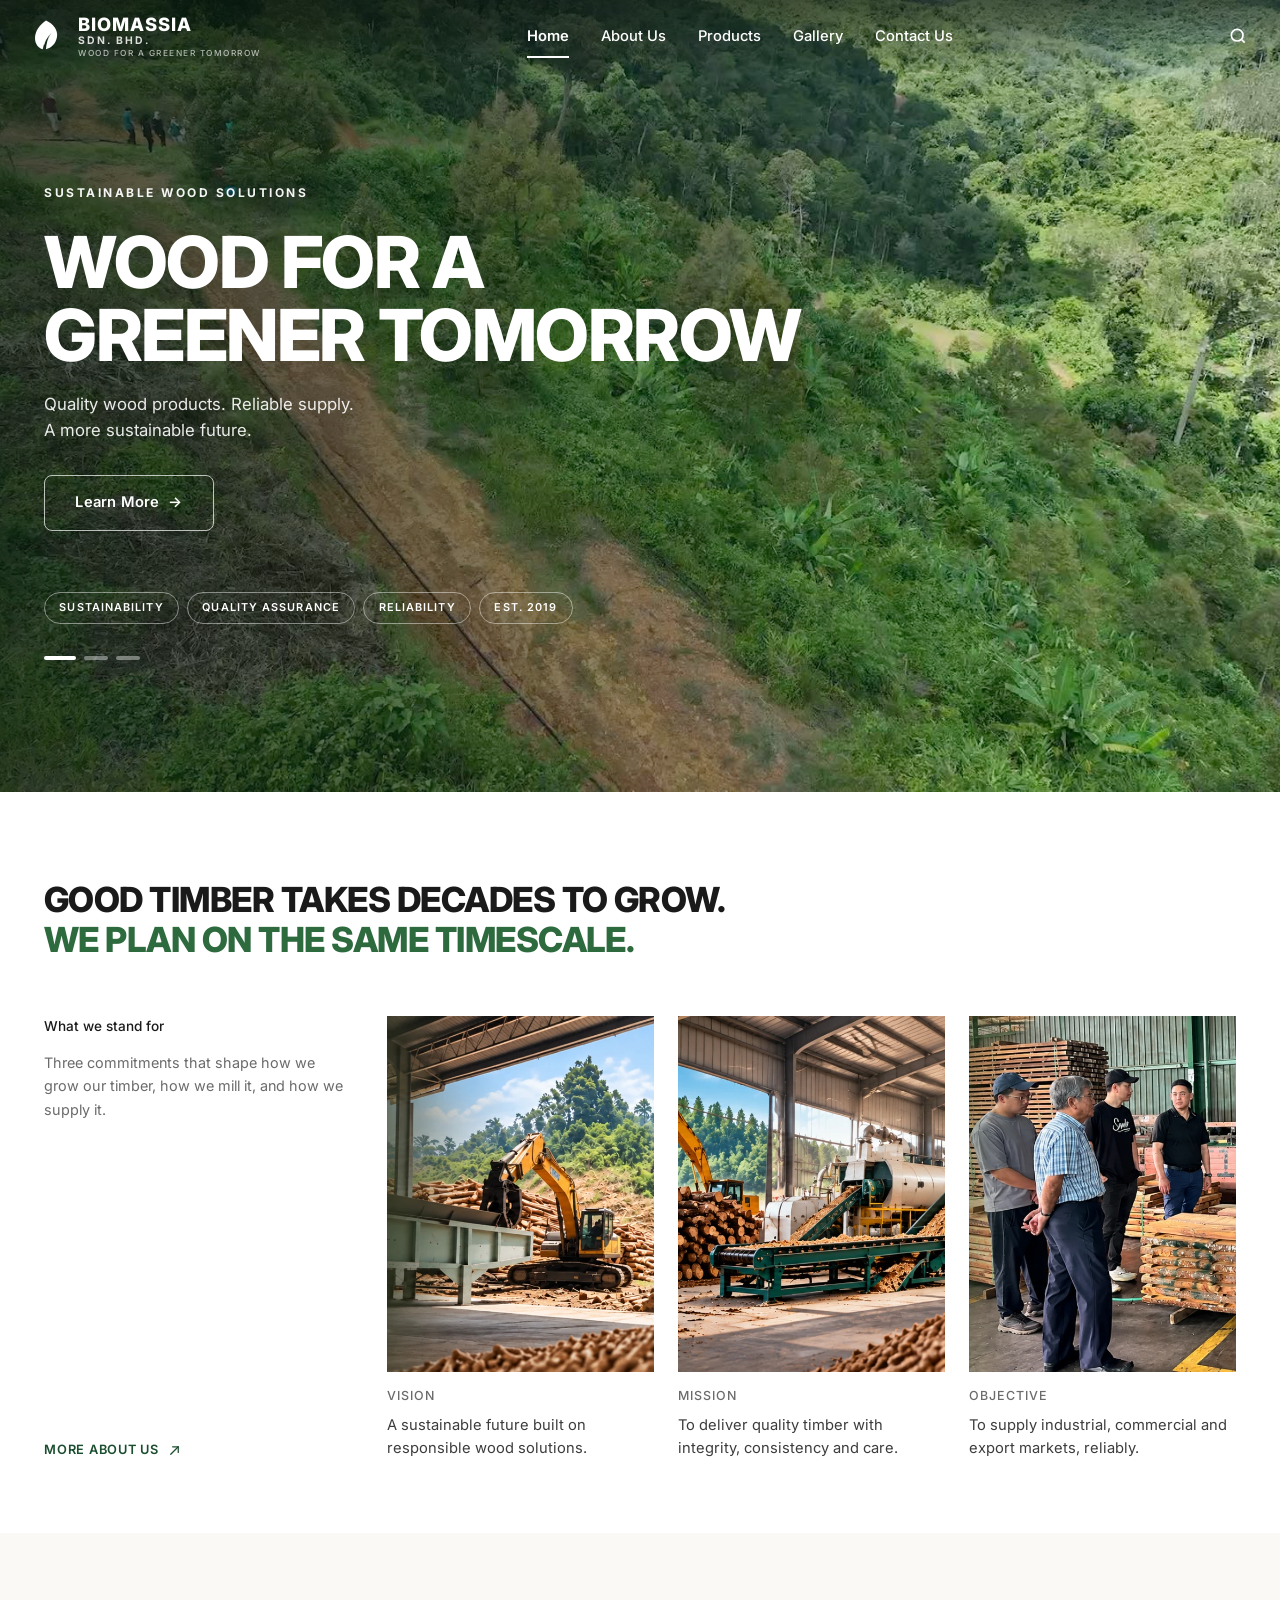
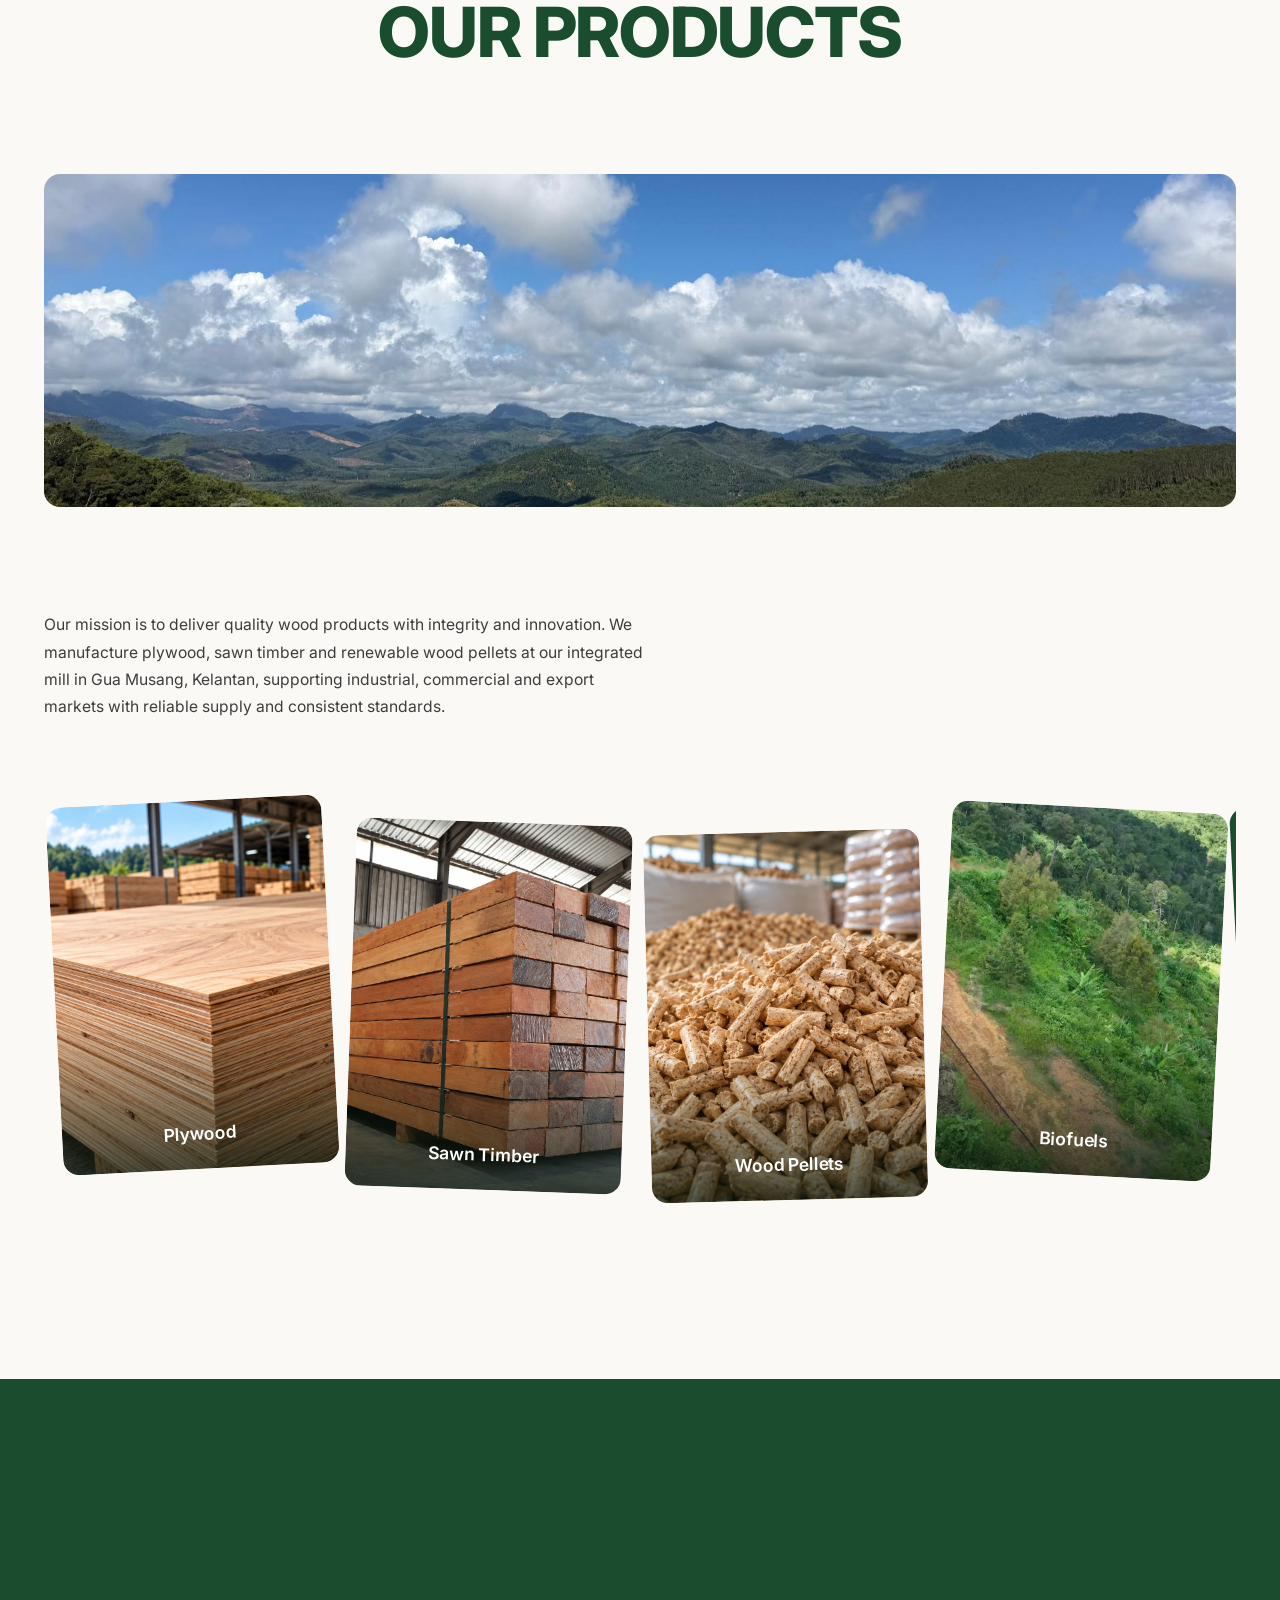
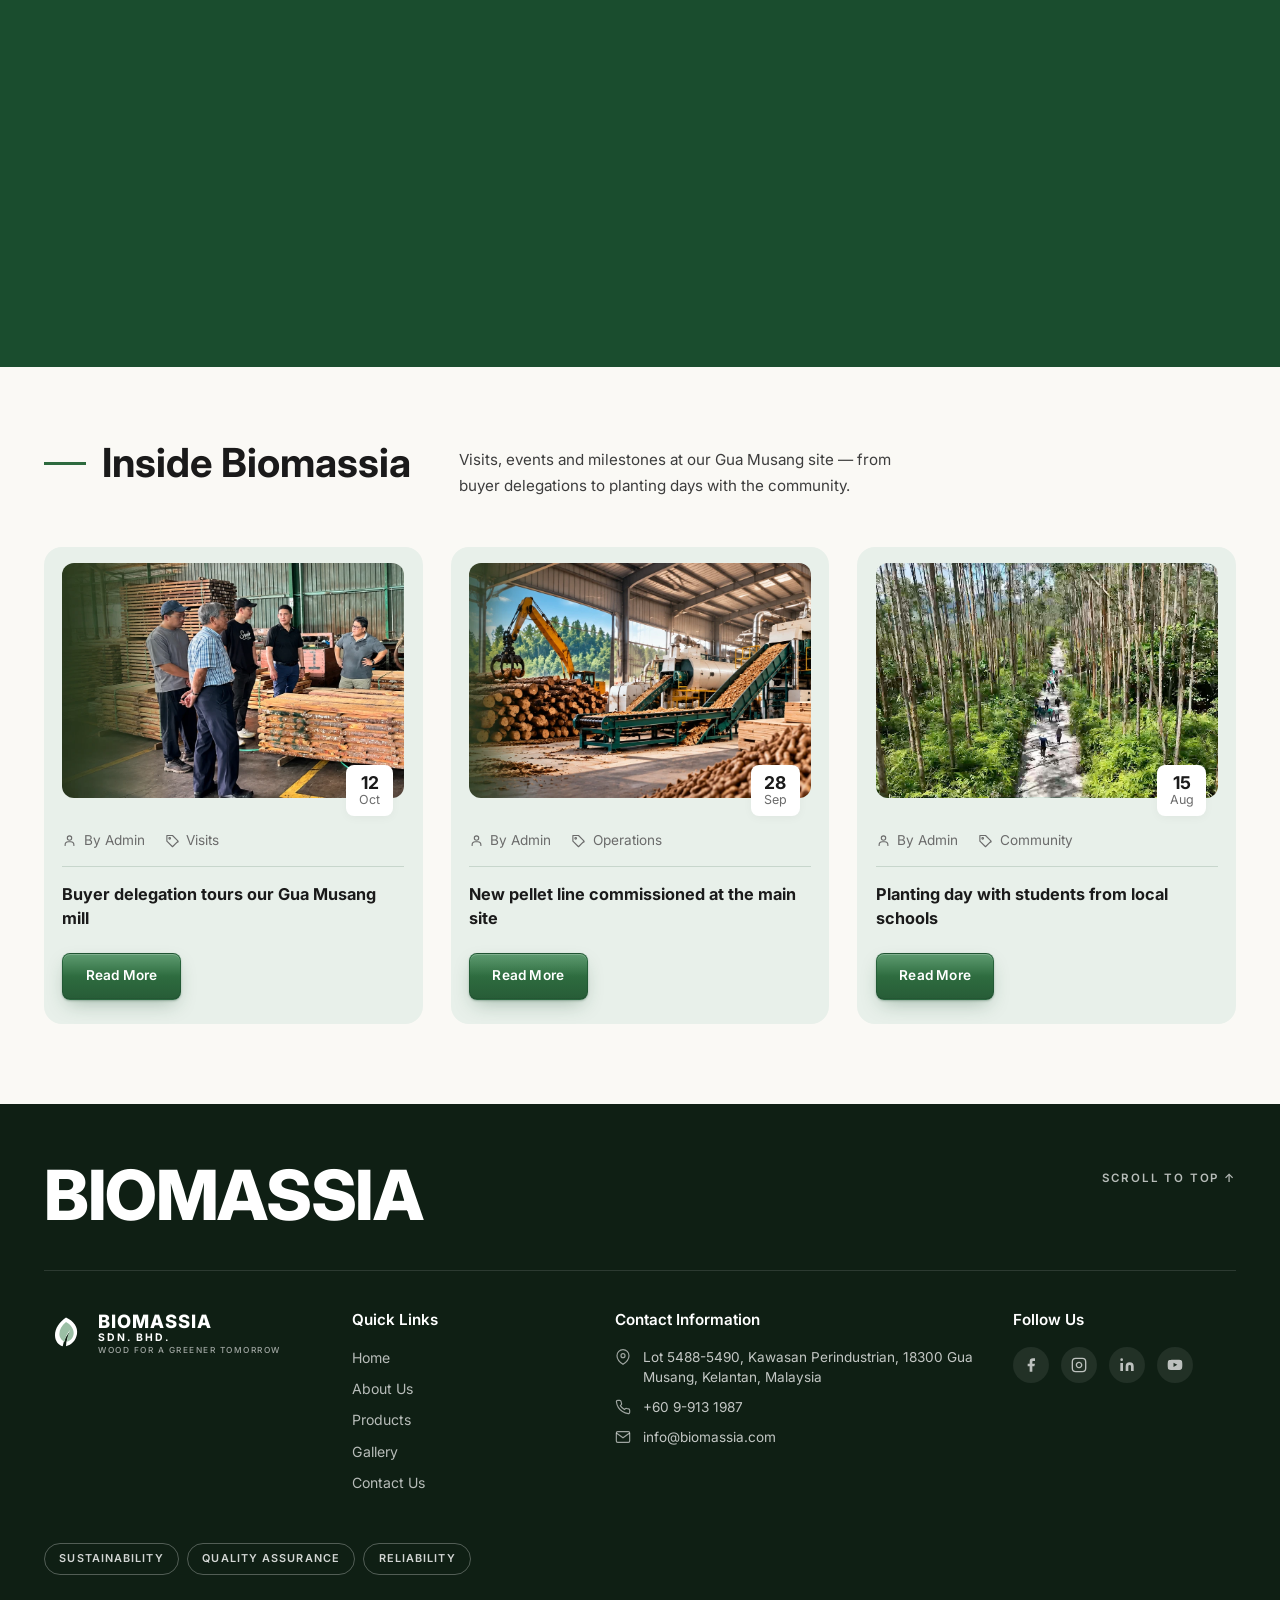
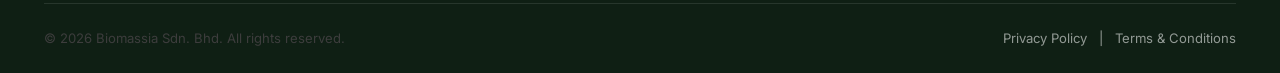
==== index.html @ e36f2f7e "Finalize landing page; apply overlay nav and footer band site-wide Co-Authored-By: Claude Opus 4.7 <" ====
<!DOCTYPE html>
<html lang="en">
<head>
    <meta charset="UTF-8">
    <meta name="viewport" content="width=device-width, initial-scale=1.0">
    <title>Biomassia Sdn. Bhd. — Wood for a Greener Tomorrow</title>
    <meta name="description" content="Biomassia Sdn. Bhd. is a Malaysian wood products manufacturer delivering quality wood pallets, sawn timber, and wood pellets through responsible, sustainable manufacturing.">
    <link rel="preconnect" href="https://fonts.googleapis.com">
    <link rel="preconnect" href="https://fonts.gstatic.com" crossorigin>
    <link href="https://fonts.googleapis.com/css2?family=Inter:wght@400;500;600;700;800;900&family=Caveat:wght@600;700&display=swap" rel="stylesheet">
    <link rel="stylesheet" href="css/styles.css">
    <script>document.documentElement.classList.add('js-reveal', 'hero-anim');</script>
</head>
<body class="home" id="top">

    <!-- ============== NAVIGATION (STICKY) ============== -->
    <header class="site-header" id="siteHeader">
        <div class="nav-wrap">
            <a href="index.html" class="brand" aria-label="Biomassia home">
                <span class="brand-mark" aria-hidden="true">
                    <svg viewBox="0 0 40 40" fill="none" xmlns="http://www.w3.org/2000/svg">
                        <path d="M20 6c-6 4-10 10-10 16 0 5 3 9 7 10 1-6 4-11 8-15-3 5-5 10-5 15 5-1 9-5 10-11 1-6-3-12-10-15z" fill="#2d6a3e"/>
                        <path d="M20 10c-4 3-6 7-6 11 0 3 2 6 5 7 0-4 2-8 5-11-2 3-3 7-3 11 3-1 6-4 6-8 0-4-3-8-7-10z" fill="#4a8a5e"/>
                    </svg>
                </span>
                <span class="brand-text">
                    <span class="brand-name">BIOMASSIA</span>
                    <span class="brand-sub">SDN. BHD.</span>
                    <span class="brand-tag">WOOD FOR A GREENER TOMORROW</span>
                </span>
            </a>

            <nav class="nav-menu" id="navMenu" aria-label="Primary">
                <a href="index.html" class="nav-link active">Home</a>
                <a href="about.html" class="nav-link">About Us</a>
                <a href="products.html" class="nav-link">Products</a>
                <a href="gallery.html" class="nav-link">Gallery</a>
                <a href="contact.html" class="nav-link">Contact Us</a>
            </nav>

            <div class="nav-actions">
                <button class="icon-btn" aria-label="Search">
                    <svg viewBox="0 0 24 24" fill="none" stroke="currentColor" stroke-width="2">
                        <circle cx="11" cy="11" r="7"></circle>
                        <path d="M20 20l-3.5-3.5"></path>
                    </svg>
                </button>
                <button class="nav-toggle" id="navToggle" aria-label="Open menu">
                    <span></span><span></span><span></span>
                </button>
            </div>
        </div>
    </header>

    <!-- ============== HERO ============== -->
    <section class="hero">
        <div class="hero-bg-stack" aria-hidden="true">
            <div class="hero-bg active" data-slide="0">
                <video class="hero-video" autoplay muted loop playsinline
                       preload="auto" poster="images/WoodHero-poster.jpg">
                    <source src="videos/WoodHero.mp4" type="video/mp4">
                </video>
            </div>
            <div class="hero-bg" data-slide="1">
                <video class="hero-video" muted loop playsinline
                       preload="metadata" poster="images/ManuHero-poster.jpg">
                    <source src="videos/ManuHero.mp4" type="video/mp4">
                </video>
            </div>
            <div class="hero-bg" data-slide="2">
                <video class="hero-video" muted loop playsinline
                       preload="metadata" poster="images/PartnerHero-poster.jpg">
                    <source src="videos/PartnerHero.mp4" type="video/mp4">
                </video>
            </div>
        </div>
        <div class="hero-overlay"></div>
        <div class="hero-inner">
            <div class="hero-slides">
                <div class="hero-slide active" data-slide="0">
                    <span class="eyebrow light">SUSTAINABLE WOOD SOLUTIONS</span>
                    <h1 class="hero-title">
                        <span class="line"><span>Wood for a</span></span>
                        <span class="line"><span>Greener Tomorrow</span></span>
                    </h1>
                    <p class="hero-sub">Quality wood products. Reliable supply.<br>A more sustainable future.</p>
                    <a href="about.html" class="btn btn-line btn-arrow">Learn More <span>→</span></a>
                </div>

                <div class="hero-slide" data-slide="1">
                    <span class="eyebrow light">ADVANCED MANUFACTURING</span>
                    <h1 class="hero-title">
                        <span class="line"><span>Precision Crafted.</span></span>
                        <span class="line"><span>Built to Last.</span></span>
                    </h1>
                    <p class="hero-sub">From wood pellets and biofuels to plywood<br>and sawn timber &mdash; engineered for industry.</p>
                    <a href="products.html" class="btn btn-line btn-arrow">Explore Products <span>→</span></a>
                </div>

                <div class="hero-slide" data-slide="2">
                    <span class="eyebrow light">TRUSTED PARTNERSHIPS</span>
                    <h1 class="hero-title">
                        <span class="line"><span>From Malaysia</span></span>
                        <span class="line"><span>To the World.</span></span>
                    </h1>
                    <p class="hero-sub">Reliable supply and lasting relationships<br>across industrial, commercial and export markets.</p>
                    <a href="contact.html" class="btn btn-line btn-arrow">Partner With Us <span>→</span></a>
                </div>
            </div>

            <div class="pill-row hero-tags">
                <span class="pill">Sustainability</span>
                <span class="pill">Quality Assurance</span>
                <span class="pill">Reliability</span>
                <span class="pill">Est. 2019</span>
            </div>

            <div class="hero-dots" role="tablist" aria-label="Hero slides">
                <button class="dot active" role="tab" aria-selected="true" aria-label="Slide 1: Sustainable Wood Solutions" data-slide="0"></button>
                <button class="dot" role="tab" aria-selected="false" aria-label="Slide 2: Advanced Manufacturing" data-slide="1"></button>
                <button class="dot" role="tab" aria-selected="false" aria-label="Slide 3: Trusted Partnerships" data-slide="2"></button>
            </div>
        </div>
    </section>

    <!-- ============== STATEMENT + STAGGERED CARDS ============== -->
    <section class="statement-section">
        <div class="container">
            <div class="reveal-mask">
                <h2 class="statement-head">Good timber takes decades to grow. <span>We plan on the same timescale.</span></h2>
            </div>

            <div class="statement-body">
                <div class="statement-aside">
                    <div>
                        <span class="kicker reveal">What we stand for</span>
                        <p class="statement-note reveal">Three commitments that shape how we grow our timber, how we mill it, and how we supply it.</p>
                    </div>
                    <a href="about.html" class="statement-link reveal">
                        More about us
                        <svg viewBox="0 0 24 24" fill="none" stroke="currentColor" stroke-width="2" stroke-linecap="round" stroke-linejoin="round" aria-hidden="true">
                            <line x1="6" y1="18" x2="18" y2="6"/><polyline points="9 6 18 6 18 15"/>
                        </svg>
                    </a>
                </div>

                <div class="scard-row reveal-stagger">
                    <a href="about.html" class="scard">
                        <span class="scard-media">
                            <span class="scard-img" style="background-image: url('images/hero.webp');"></span>
                            <span class="scard-overlay" aria-hidden="true">
                                <span class="scard-name">Vision</span>
                                <span class="scard-text">A sustainable future built on responsible wood solutions.</span>
                            </span>
                        </span>
                        <span class="scard-below">
                            <span class="scard-foot"><span class="scard-name">Vision</span></span>
                            <span class="scard-text">A sustainable future built on responsible wood solutions.</span>
                        </span>
                    </a>
                    <a href="about.html" class="scard">
                        <span class="scard-media">
                            <span class="scard-img" style="background-image: url('images/ManuHero.webp');"></span>
                            <span class="scard-overlay" aria-hidden="true">
                                <span class="scard-name">Mission</span>
                                <span class="scard-text">To deliver quality timber with integrity, consistency and care.</span>
                            </span>
                        </span>
                        <span class="scard-below">
                            <span class="scard-foot"><span class="scard-name">Mission</span></span>
                            <span class="scard-text">To deliver quality timber with integrity, consistency and care.</span>
                        </span>
                    </a>
                    <a href="about.html" class="scard">
                        <span class="scard-media">
                            <span class="scard-img" style="background-image: url('images/PartnerHero.webp');"></span>
                            <span class="scard-overlay" aria-hidden="true">
                                <span class="scard-name">Objective</span>
                                <span class="scard-text">To supply industrial, commercial and export markets, reliably.</span>
                            </span>
                        </span>
                        <span class="scard-below">
                            <span class="scard-foot"><span class="scard-name">Objective</span></span>
                            <span class="scard-text">To supply industrial, commercial and export markets, reliably.</span>
                        </span>
                    </a>
                </div>
            </div>
        </div>
    </section>

    <!-- ============== BIG TITLE + FULL-BLEED MEDIA ============== -->
    <section class="bigtitle-section">
        <div class="container">
            <h2 class="display-xl letter-pop reveal-letters" aria-label="Our Products">
                <span aria-hidden="true"><span style="--i:0">O</span><span style="--i:1">u</span><span style="--i:2">r</span></span>
                <span aria-hidden="true"><span style="--i:3">P</span><span style="--i:4">r</span><span style="--i:5">o</span><span style="--i:6">d</span><span style="--i:7">u</span><span style="--i:8">c</span><span style="--i:9">t</span><span style="--i:10">s</span></span>
            </h2>

            <div class="products-meta reveal">
                <p class="products-blurb">Plywood for construction, sawn timber for furniture, pellets for energy — all from one mill.</p>

                <div class="pill-row products-pills">
                    <span class="meta-icon" aria-hidden="true">
                        <svg viewBox="0 0 24 24" fill="none" stroke="currentColor" stroke-width="1.4" stroke-linecap="round" stroke-linejoin="round">
                            <circle cx="12" cy="12" r="9"/>
                            <path d="M3 12h18"/>
                            <path d="M12 3a14 14 0 010 18 14 14 0 010-18z"/>
                        </svg>
                    </span>
                    <span class="pill pill-dark">Sustainability</span>
                    <span class="pill pill-dark">Reliability</span>
                    <span class="pill pill-dark">Quality Assurance</span>
                    <a href="products.html" class="meta-arrow" aria-label="View all products">
                        <svg viewBox="0 0 24 24" fill="none" stroke="currentColor" stroke-width="1.75" stroke-linecap="round" stroke-linejoin="round">
                            <line x1="7" y1="17" x2="17" y2="7"/><polyline points="9 7 17 7 17 15"/>
                        </svg>
                    </a>
                </div>
            </div>

            <div class="fullbleed-media" aria-hidden="true">
                <span class="fullbleed-inner"></span>
            </div>
        </div>
    </section>

    <!-- ============== CATALOG ============== -->
    <section class="catalog-section">
        <div class="container">
            <div class="catalog-top">
                <p class="cat-mission reveal">Our mission is to deliver quality wood products with integrity and innovation. We manufacture plywood, sawn timber and renewable wood pellets at our integrated mill in Gua Musang, Kelantan, supporting industrial, commercial and export markets with reliable supply and consistent standards.</p>
            </div>

            <div class="pcarousel">
                <div class="pcar-track reveal-cards" id="productTrack">
                    <a href="products.html" class="pitem">
                        <span class="pitem-media" style="background-image: url('images/plywood.webp');">
                            <span class="pitem-name">Plywood</span>
                        </span>
                    </a>
                    <a href="products.html" class="pitem">
                        <span class="pitem-media" style="background-image: url('images/timber.webp');">
                            <span class="pitem-name">Sawn Timber</span>
                        </span>
                    </a>
                    <a href="products.html" class="pitem">
                        <span class="pitem-media" style="background-image: url('images/pellets.webp');">
                            <span class="pitem-name">Wood Pellets</span>
                        </span>
                    </a>
                    <a href="products.html" class="pitem">
                        <span class="pitem-media" style="background-image: url('images/WoodHero-poster.jpg');">
                            <span class="pitem-name">Biofuels</span>
                        </span>
                    </a>
                    <a href="products.html" class="pitem pitem-cta">
                        <span class="pitem-media">
                            <svg class="pitem-arrow" viewBox="0 0 24 24" fill="none" stroke="currentColor" stroke-width="1.5" stroke-linecap="round" stroke-linejoin="round" aria-hidden="true">
                                <line x1="6" y1="18" x2="18" y2="6"/><polyline points="9 6 18 6 18 15"/>
                            </svg>
                            <span class="pitem-name">Explore more products</span>
                        </span>
                    </a>
                </div>

                <div class="pcar-nav reveal">
                    <button class="pcar-btn" id="prodPrev" aria-label="Previous products" aria-controls="productTrack">
                        <svg viewBox="0 0 24 24" fill="none" stroke="currentColor" stroke-width="1.75" stroke-linecap="round" stroke-linejoin="round">
                            <line x1="19" y1="12" x2="5" y2="12"/><polyline points="11 6 5 12 11 18"/>
                        </svg>
                    </button>
                    <button class="pcar-btn pcar-btn-solid" id="prodNext" aria-label="Next products" aria-controls="productTrack">
                        <svg viewBox="0 0 24 24" fill="none" stroke="currentColor" stroke-width="1.75" stroke-linecap="round" stroke-linejoin="round">
                            <line x1="5" y1="12" x2="19" y2="12"/><polyline points="13 6 19 12 13 18"/>
                        </svg>
                    </button>
                </div>
            </div>

        </div>
    </section>

    <!-- ============== MISSION BAND ============== -->
    <section class="mission-section">
        <div class="container">
            <h2 class="mission-head reveal">Our timber works for a cleaner, greener future</h2>

            <div class="mission-grid">
                <div class="mission-card reveal reveal-left">
                    <h3>Built on responsible forestry</h3>
                    <p>Every log we mill comes from land we help replant — and what the saw leaves behind becomes fuel.</p>

                    <div class="mission-meters">
                        <div class="meter">
                            <div class="meter-top"><span>Sustainability</span><span>98%</span></div>
                            <div class="meter-track"><span class="meter-fill" style="width: 98%;"></span></div>
                        </div>
                        <div class="meter">
                            <div class="meter-top"><span>Responsible sourcing</span><span>100%</span></div>
                            <div class="meter-track"><span class="meter-fill" style="width: 100%;"></span></div>
                        </div>
                    </div>
                </div>

                <div class="mission-stats reveal-stagger">
                    <div class="mstat">
                        <div class="mstat-top">
                            <svg class="mstat-icon" viewBox="0 0 24 24" fill="none" stroke="currentColor" stroke-width="1.4" stroke-linecap="round" stroke-linejoin="round" aria-hidden="true">
                                <path d="M12 3 3 7.5l9 4.5 9-4.5L12 3z"/><path d="M3 12l9 4.5 9-4.5"/><path d="M3 16.5l9 4.5 9-4.5"/>
                            </svg>
                            <span class="mstat-num" data-count="12"><span class="mstat-digits">12</span>K<sup>+</sup></span>
                        </div>
                        <h4 class="mstat-label">Cubic Metres Milled</h4>
                        <p class="mstat-desc">Sawn timber and plywood produced each year</p>
                    </div>

                    <div class="mstat">
                        <div class="mstat-top">
                            <svg class="mstat-icon" viewBox="0 0 24 24" fill="none" stroke="currentColor" stroke-width="1.4" stroke-linecap="round" stroke-linejoin="round" aria-hidden="true">
                                <path d="M12 2C8 6 6 10 6 14a6 6 0 0012 0c0-4-2-8-6-12z"/><path d="M12 14v8"/>
                            </svg>
                            <span class="mstat-num" data-count="8"><span class="mstat-digits">8</span>K<sup>+</sup></span>
                        </div>
                        <h4 class="mstat-label">Tonnes Of Pellets</h4>
                        <p class="mstat-desc">Renewable fuel pressed from our own mill residue</p>
                    </div>

                    <div class="mstat">
                        <div class="mstat-top">
                            <svg class="mstat-icon" viewBox="0 0 24 24" fill="none" stroke="currentColor" stroke-width="1.4" stroke-linecap="round" stroke-linejoin="round" aria-hidden="true">
                                <path d="M14 20A8 8 0 0113 4c7-1.5 8-2 11-5 2 6.5 2 20-8 21-4 .5-6.5-1.5-8-5z"/><path d="M3 21c0-4 2.5-7 7-8"/>
                            </svg>
                            <span class="mstat-num" data-count="40"><span class="mstat-digits">40</span><sup>+</sup></span>
                        </div>
                        <h4 class="mstat-label">Hectares Replanted</h4>
                        <p class="mstat-desc">New planting across the areas we harvest</p>
                    </div>

                    <div class="mstat">
                        <div class="mstat-top">
                            <svg class="mstat-icon" viewBox="0 0 24 24" fill="none" stroke="currentColor" stroke-width="1.4" stroke-linecap="round" stroke-linejoin="round" aria-hidden="true">
                                <circle cx="9" cy="8" r="3.5"/><circle cx="17" cy="9" r="2.6"/><path d="M3 20v-2a4 4 0 014-4h4a4 4 0 014 4v2"/><path d="M21 20v-1.6a3 3 0 00-2.6-3"/>
                            </svg>
                            <span class="mstat-num" data-count="120"><span class="mstat-digits">120</span><sup>+</sup></span>
                        </div>
                        <h4 class="mstat-label">Clients Supplied</h4>
                        <p class="mstat-desc">Across industrial, commercial and export markets</p>
                    </div>
                </div>
            </div>
        </div>
    </section>

    <!-- ============== GALLERY ============== -->
    <section class="gallery-section">
        <div class="container">
            <div class="gallery-head reveal">
                <h2>Inside Biomassia</h2>
                <p class="gallery-intro">Visits, events and milestones at our Gua Musang site — from buyer delegations to planting days with the community.</p>
            </div>

            <div class="gallery-grid reveal-stagger">
                <a href="gallery.html" class="gcard">
                    <span class="gcard-head">
                        <span class="gcard-media" style="background-image: url('images/PartnerHero.webp');"></span>
                        <span class="gcard-date"><strong>12</strong><em>Oct</em></span>
                    </span>
                    <span class="gcard-meta">
                        <span>
                            <svg viewBox="0 0 24 24" fill="none" stroke="currentColor" stroke-width="1.8" stroke-linecap="round" stroke-linejoin="round" aria-hidden="true"><circle cx="12" cy="8" r="3.5"/><path d="M5 20v-1a5 5 0 015-5h4a5 5 0 015 5v1"/></svg>
                            By Admin
                        </span>
                        <span>
                            <svg viewBox="0 0 24 24" fill="none" stroke="currentColor" stroke-width="1.8" stroke-linecap="round" stroke-linejoin="round" aria-hidden="true"><path d="M20.6 13.4 12 22l-9-9V4h9l8.6 8.6a1.4 1.4 0 010 2z"/><circle cx="7.5" cy="8.5" r="1.3"/></svg>
                            Visits
                        </span>
                    </span>
                    <span class="gcard-title">Buyer delegation tours our Gua Musang mill</span>
                    <span class="btn btn-primary gcard-btn">Read More</span>
                </a>

                <a href="gallery.html" class="gcard">
                    <span class="gcard-head">
                        <span class="gcard-media" style="background-image: url('images/ManuHero.webp');"></span>
                        <span class="gcard-date"><strong>28</strong><em>Sep</em></span>
                    </span>
                    <span class="gcard-meta">
                        <span>
                            <svg viewBox="0 0 24 24" fill="none" stroke="currentColor" stroke-width="1.8" stroke-linecap="round" stroke-linejoin="round" aria-hidden="true"><circle cx="12" cy="8" r="3.5"/><path d="M5 20v-1a5 5 0 015-5h4a5 5 0 015 5v1"/></svg>
                            By Admin
                        </span>
                        <span>
                            <svg viewBox="0 0 24 24" fill="none" stroke="currentColor" stroke-width="1.8" stroke-linecap="round" stroke-linejoin="round" aria-hidden="true"><path d="M20.6 13.4 12 22l-9-9V4h9l8.6 8.6a1.4 1.4 0 010 2z"/><circle cx="7.5" cy="8.5" r="1.3"/></svg>
                            Operations
                        </span>
                    </span>
                    <span class="gcard-title">New pellet line commissioned at the main site</span>
                    <span class="btn btn-primary gcard-btn">Read More</span>
                </a>

                <a href="gallery.html" class="gcard">
                    <span class="gcard-head">
                        <span class="gcard-media" style="background-image: url('images/PartnerHero-poster.jpg');"></span>
                        <span class="gcard-date"><strong>15</strong><em>Aug</em></span>
                    </span>
                    <span class="gcard-meta">
                        <span>
                            <svg viewBox="0 0 24 24" fill="none" stroke="currentColor" stroke-width="1.8" stroke-linecap="round" stroke-linejoin="round" aria-hidden="true"><circle cx="12" cy="8" r="3.5"/><path d="M5 20v-1a5 5 0 015-5h4a5 5 0 015 5v1"/></svg>
                            By Admin
                        </span>
                        <span>
                            <svg viewBox="0 0 24 24" fill="none" stroke="currentColor" stroke-width="1.8" stroke-linecap="round" stroke-linejoin="round" aria-hidden="true"><path d="M20.6 13.4 12 22l-9-9V4h9l8.6 8.6a1.4 1.4 0 010 2z"/><circle cx="7.5" cy="8.5" r="1.3"/></svg>
                            Community
                        </span>
                    </span>
                    <span class="gcard-title">Planting day with students from local schools</span>
                    <span class="btn btn-primary gcard-btn">Read More</span>
                </a>
            </div>
        </div>
    </section>

    <!-- ============== FOOTER ============== -->
    <footer class="site-footer">
        <div class="container">
            <div class="footer-display">
                <span class="display-xl">Biomassia</span>
                <a href="#top" class="scroll-top">Scroll to top ↑</a>
            </div>

            <div class="footer-grid">
                <div class="footer-brand">
                    <div class="brand">
                        <span class="brand-mark" aria-hidden="true">
                            <svg viewBox="0 0 40 40" fill="none">
                                <path d="M20 6c-6 4-10 10-10 16 0 5 3 9 7 10 1-6 4-11 8-15-3 5-5 10-5 15 5-1 9-5 10-11 1-6-3-12-10-15z" fill="#ffffff"/>
                                <path d="M20 10c-4 3-6 7-6 11 0 3 2 6 5 7 0-4 2-8 5-11-2 3-3 7-3 11 3-1 6-4 6-8 0-4-3-8-7-10z" fill="#9bbfa5"/>
                            </svg>
                        </span>
                        <span class="brand-text">
                            <span class="brand-name">BIOMASSIA</span>
                            <span class="brand-sub">SDN. BHD.</span>
                            <span class="brand-tag">WOOD FOR A GREENER TOMORROW</span>
                        </span>
                    </div>
                </div>

                <div class="footer-col">
                    <h4>Quick Links</h4>
                    <ul>
                        <li><a href="index.html">Home</a></li>
                        <li><a href="about.html">About Us</a></li>
                        <li><a href="products.html">Products</a></li>
                        <li><a href="gallery.html">Gallery</a></li>
                        <li><a href="contact.html">Contact Us</a></li>
                    </ul>
                </div>

                <div class="footer-col">
                    <h4>Contact Information</h4>
                    <ul class="contact-list">
                        <li>
                            <svg viewBox="0 0 24 24" fill="none" stroke="currentColor" stroke-width="1.75">
                                <path d="M21 10c0 7-9 13-9 13s-9-6-9-13a9 9 0 0118 0z"/>
                                <circle cx="12" cy="10" r="3"/>
                            </svg>
                            <span>Lot 5488-5490, Kawasan Perindustrian, 18300 Gua Musang, Kelantan, Malaysia</span>
                        </li>
                        <li>
                            <svg viewBox="0 0 24 24" fill="none" stroke="currentColor" stroke-width="1.75">
                                <path d="M22 16.92v3a2 2 0 01-2.18 2 19.79 19.79 0 01-8.63-3.07 19.5 19.5 0 01-6-6 19.79 19.79 0 01-3.07-8.67A2 2 0 014.11 2h3a2 2 0 012 1.72c.127.96.361 1.903.7 2.81a2 2 0 01-.45 2.11L8.09 9.91a16 16 0 006 6l1.27-1.27a2 2 0 012.11-.45c.907.339 1.85.573 2.81.7A2 2 0 0122 16.92z"/>
                            </svg>
                            <span>+60 9-913 1987</span>
                        </li>
                        <li>
                            <svg viewBox="0 0 24 24" fill="none" stroke="currentColor" stroke-width="1.75">
                                <path d="M4 4h16c1.1 0 2 .9 2 2v12c0 1.1-.9 2-2 2H4c-1.1 0-2-.9-2-2V6c0-1.1.9-2 2-2z"/>
                                <polyline points="22,6 12,13 2,6"/>
                            </svg>
                            <span>info@biomassia.com</span>
                        </li>
                    </ul>
                </div>

                <div class="footer-col">
                    <h4>Follow Us</h4>
                    <div class="social-row">
                        <a href="#" class="social-link" aria-label="Facebook">
                            <svg viewBox="0 0 24 24" fill="currentColor"><path d="M18 2h-3a5 5 0 00-5 5v3H7v4h3v8h4v-8h3l1-4h-4V7a1 1 0 011-1h3V2z"/></svg>
                        </a>
                        <a href="#" class="social-link" aria-label="Instagram">
                            <svg viewBox="0 0 24 24" fill="none" stroke="currentColor" stroke-width="2"><rect x="2" y="2" width="20" height="20" rx="5"/><path d="M16 11.37A4 4 0 1112.63 8 4 4 0 0116 11.37z"/><line x1="17.5" y1="6.5" x2="17.51" y2="6.5"/></svg>
                        </a>
                        <a href="#" class="social-link" aria-label="LinkedIn">
                            <svg viewBox="0 0 24 24" fill="currentColor"><path d="M16 8a6 6 0 016 6v7h-4v-7a2 2 0 00-4 0v7h-4v-7a6 6 0 016-6zM2 9h4v12H2zM4 2a2 2 0 11-.001 4.001A2 2 0 014 2z"/></svg>
                        </a>
                        <a href="#" class="social-link" aria-label="YouTube">
                            <svg viewBox="0 0 24 24" fill="currentColor"><path d="M22.54 6.42a2.78 2.78 0 00-1.94-2C18.88 4 12 4 12 4s-6.88 0-8.6.46a2.78 2.78 0 00-1.94 2A29 29 0 001 11.75a29 29 0 00.46 5.33A2.78 2.78 0 003.4 19c1.72.46 8.6.46 8.6.46s6.88 0 8.6-.46a2.78 2.78 0 001.94-2 29 29 0 00.46-5.25 29 29 0 00-.46-5.33zM9.75 15.02V8.48l5.75 3.27-5.75 3.27z"/></svg>
                        </a>
                    </div>
                </div>
            </div>

            <div class="pill-row footer-pills">
                <span class="pill">Sustainability</span>
                <span class="pill">Quality Assurance</span>
                <span class="pill">Reliability</span>
            </div>

            <div class="footer-bottom">
                <p>&copy; 2026 Biomassia Sdn. Bhd. All rights reserved.</p>
                <div class="footer-legal">
                    <a href="#">Privacy Policy</a>
                    <span>|</span>
                    <a href="#">Terms &amp; Conditions</a>
                </div>
            </div>
        </div>
    </footer>

    <script src="js/script.js"></script>
</body>
</html>
---- css/styles.css ----
/* ================================================================
   BIOMASSIA SDN. BHD. — Website Stylesheet
   Based on the approved Home Page design
   ================================================================ */

*, *::before, *::after { box-sizing: border-box; margin: 0; padding: 0; }

:root {
    --green-dark: #1a4d2e;
    --green-mid: #2d6a3e;
    --green-light: #4a8a5e;
    --green-pale: #e8f0ea;
    --footer-bg: #0f1f14;
    --text-dark: #1a1a1a;
    --text-mid: #3d3d3d;
    --text-light: #6b6b6b;
    --bg-white: #ffffff;
    --bg-cream: #faf9f5;
    --border: #e4e2dc;

    --font-sans: 'Inter', -apple-system, BlinkMacSystemFont, 'Segoe UI', Roboto, sans-serif;
    --font-script: 'Caveat', cursive;

    --shadow-sm: 0 2px 10px rgba(0, 0, 0, 0.04);
    --shadow-md: 0 10px 30px rgba(0, 0, 0, 0.08);
    --shadow-lg: 0 20px 50px rgba(0, 0, 0, 0.15);

    --radius: 6px;
    --radius-lg: 12px;

    --t: 0.28s cubic-bezier(0.4, 0, 0.2, 1);
}

html { scroll-behavior: smooth; }

body {
    font-family: var(--font-sans);
    font-size: 15.5px;
    line-height: 1.6;
    color: var(--text-dark);
    background: var(--bg-white);
    -webkit-font-smoothing: antialiased;
    -moz-osx-font-smoothing: grayscale;
}

h1, h2, h3, h4, h5, h6 { line-height: 1.2; font-weight: 700; color: var(--text-dark); }
h1 { font-size: clamp(2.5rem, 5.5vw, 4rem); }
h2 { font-size: clamp(1.85rem, 3.2vw, 2.5rem); }
h3 { font-size: 1.15rem; }
h4 { font-size: 1rem; }

p { color: var(--text-mid); }
a { color: var(--green-mid); text-decoration: none; transition: color var(--t); }
a:hover { color: var(--green-dark); }

ul { list-style: none; }

.container {
    width: 100%;
    max-width: 1240px;
    margin: 0 auto;
    padding: 0 1.5rem;
}

/* ---------- Eyebrow / small label ---------- */
.eyebrow {
    display: inline-block;
    font-size: 0.75rem;
    font-weight: 700;
    letter-spacing: 2.5px;
    text-transform: uppercase;
    color: var(--green-mid);
    margin-bottom: 1rem;
}
.eyebrow.light { color: rgba(255, 255, 255, 0.95); }

/* ---------- Editorial display type ---------- */
.display-xl {
    font-size: clamp(2rem, 5.4vw, 4.4rem);
    font-weight: 800;
    line-height: 1.02;
    letter-spacing: -0.02em;
    text-transform: uppercase;
}
.display-lg {
    font-size: clamp(1.6rem, 3.4vw, 2.9rem);
    font-weight: 800;
    line-height: 1.1;
    letter-spacing: -0.015em;
    text-transform: uppercase;
}
.kicker {
    display: block;
    font-size: 0.72rem;
    font-weight: 600;
    letter-spacing: 0.18em;
    text-transform: uppercase;
    color: var(--text-light);
    margin-bottom: 1.25rem;
}
.kicker.light { color: rgba(255, 255, 255, 0.65); }

/* ---------- Outlined pill tags ---------- */
.pill-row {
    display: flex;
    flex-wrap: wrap;
    align-items: center;
    gap: 0.5rem;
}
.pill {
    display: inline-flex;
    align-items: center;
    gap: 0.4rem;
    padding: 0.4rem 0.9rem;
    border: 1px solid rgba(255, 255, 255, 0.45);
    border-radius: 999px;
    font-size: 0.68rem;
    font-weight: 600;
    letter-spacing: 0.1em;
    text-transform: uppercase;
    color: #fff;
    white-space: nowrap;
}
.pill-dark {
    border-color: rgba(26, 77, 46, 0.3);
    color: var(--green-dark);
}

/* ---------- Oversized text link ---------- */
.big-link {
    display: inline-flex;
    align-items: center;
    gap: 0.75rem;
    font-size: clamp(1.3rem, 2.6vw, 2.1rem);
    font-weight: 800;
    letter-spacing: -0.015em;
    text-transform: uppercase;
    color: var(--green-dark);
    line-height: 1.1;
}
.big-link svg {
    width: 0.9em;
    height: 0.9em;
    transition: transform var(--t);
}
.big-link:hover { color: var(--green-mid); }
.big-link:hover svg { transform: translate(5px, -5px); }

/* ---------- Buttons (Premium) ---------- */
.btn {
    position: relative;
    display: inline-flex;
    align-items: center;
    justify-content: center;
    gap: 0.55rem;
    padding: 0.95rem 1.9rem;
    border-radius: 8px;
    font-family: inherit;
    font-size: 0.92rem;
    font-weight: 600;
    letter-spacing: 0.2px;
    text-decoration: none;
    cursor: pointer;
    border: 1px solid transparent;
    white-space: nowrap;
    overflow: hidden;
    isolation: isolate;
    transition:
        transform 0.25s cubic-bezier(0.4, 0, 0.2, 1),
        box-shadow 0.25s cubic-bezier(0.4, 0, 0.2, 1),
        background 0.25s cubic-bezier(0.4, 0, 0.2, 1),
        border-color 0.25s cubic-bezier(0.4, 0, 0.2, 1),
        color 0.25s cubic-bezier(0.4, 0, 0.2, 1);
}
/* Subtle gloss overlay on top half */
.btn::before {
    content: '';
    position: absolute;
    inset: 0 0 50% 0;
    background: linear-gradient(180deg, rgba(255, 255, 255, 0.18), rgba(255, 255, 255, 0));
    pointer-events: none;
    opacity: 1;
    transition: opacity 0.25s ease;
    z-index: 0;
}
.btn > * { position: relative; z-index: 1; }

/* Primary (filled green) */
.btn-primary {
    background: linear-gradient(180deg, #3a8450 0%, #2d6a3e 55%, #275c37 100%);
    color: #fff;
    border-color: rgba(26, 77, 46, 0.5);
    box-shadow:
        0 1px 2px rgba(26, 77, 46, 0.3),
        0 8px 20px -6px rgba(26, 77, 46, 0.35),
        inset 0 1px 0 rgba(255, 255, 255, 0.22),
        inset 0 -1px 0 rgba(0, 0, 0, 0.08);
}
.btn-primary:hover {
    color: #fff;
    background: linear-gradient(180deg, #43955c 0%, #357848 55%, #2d6a3e 100%);
    transform: translateY(-2px);
    box-shadow:
        0 2px 4px rgba(26, 77, 46, 0.3),
        0 14px 28px -6px rgba(26, 77, 46, 0.45),
        inset 0 1px 0 rgba(255, 255, 255, 0.28),
        inset 0 -1px 0 rgba(0, 0, 0, 0.08);
}
.btn-primary:active {
    transform: translateY(0);
    box-shadow:
        0 1px 2px rgba(26, 77, 46, 0.3),
        0 4px 10px -2px rgba(26, 77, 46, 0.35),
        inset 0 1px 0 rgba(255, 255, 255, 0.18),
        inset 0 -1px 0 rgba(0, 0, 0, 0.1);
}

/* Outline on dark backgrounds */
.btn-outline-light {
    background: rgba(255, 255, 255, 0.06);
    color: #fff;
    border-color: rgba(255, 255, 255, 0.55);
    backdrop-filter: blur(6px);
    -webkit-backdrop-filter: blur(6px);
    box-shadow:
        0 1px 2px rgba(0, 0, 0, 0.2),
        inset 0 1px 0 rgba(255, 255, 255, 0.12);
}
.btn-outline-light::before { opacity: 0; }
.btn-outline-light:hover {
    background: #fff;
    color: var(--green-dark);
    border-color: #fff;
    transform: translateY(-2px);
    box-shadow:
        0 2px 4px rgba(0, 0, 0, 0.15),
        0 14px 28px -6px rgba(0, 0, 0, 0.3);
}
.btn-outline-light:active {
    transform: translateY(0);
    box-shadow:
        0 1px 2px rgba(0, 0, 0, 0.15),
        0 4px 10px -2px rgba(0, 0, 0, 0.2);
}

/* Crisp outline on dark imagery — fills white on hover.
   No backdrop-filter: it is costly to composite over playing video. */
.btn-line {
    background: transparent;
    color: #fff;
    border-color: rgba(255, 255, 255, 0.7);
}
.btn-line::before { opacity: 0; }
.btn-line:hover {
    background: #fff;
    color: var(--green-dark);
    border-color: #fff;
    transform: translateY(-2px);
}
.btn-line:active {
    transform: translateY(0);
}

/* Arrow modifier */
.btn-arrow span {
    display: inline-block;
    transition: transform 0.25s cubic-bezier(0.4, 0, 0.2, 1);
}
.btn-arrow:hover span { transform: translateX(4px); }

.link-arrow {
    display: inline-flex;
    align-items: center;
    gap: 0.4rem;
    color: var(--green-mid);
    font-weight: 600;
    font-size: 0.9rem;
    margin-top: 0.75rem;
}
.link-arrow span { transition: transform var(--t); }
.link-arrow:hover span { transform: translateX(3px); }

/* ================================================================
   STICKY NAVIGATION
   ================================================================ */
.site-header {
    position: sticky;
    top: 0;
    z-index: 100;
    background: #fff;
    border-bottom: 1px solid var(--border);
}
.site-header.scrolled { box-shadow: 0 4px 20px rgba(0, 0, 0, 0.06); }
.nav-wrap {
    max-width: 1340px;
    margin: 0 auto;
    padding: 0.9rem 1.5rem;
    display: flex;
    align-items: center;
    gap: 2rem;
}

/* Brand / Logo */
.brand {
    display: flex;
    align-items: center;
    gap: 0.65rem;
    text-decoration: none;
}
.brand-mark {
    width: 44px;
    height: 44px;
    display: inline-flex;
    align-items: center;
    justify-content: center;
    flex-shrink: 0;
}
.brand-mark svg { width: 100%; height: 100%; }
.brand-text {
    display: flex;
    flex-direction: column;
    line-height: 1;
}
.brand-name {
    font-weight: 800;
    font-size: 1.15rem;
    letter-spacing: 1px;
    color: var(--green-dark);
}
.brand-sub {
    font-weight: 700;
    font-size: 0.65rem;
    letter-spacing: 2px;
    color: var(--green-mid);
    margin-top: 2px;
}
.brand-tag {
    font-weight: 500;
    font-size: 0.52rem;
    letter-spacing: 1.5px;
    color: var(--text-light);
    margin-top: 3px;
    text-transform: uppercase;
}

/* Nav menu */
.nav-menu {
    display: flex;
    gap: 2rem;
    margin: 0 auto;
}
.nav-link {
    position: relative;
    color: var(--text-dark);
    font-size: 0.92rem;
    font-weight: 500;
    padding: 0.5rem 0;
    transition: color var(--t);
}
.nav-link:hover { color: var(--green-mid); }
.nav-link.active { color: var(--green-mid); font-weight: 600; }
.nav-link.active::after {
    content: '';
    position: absolute;
    left: 0; right: 0;
    bottom: -2px;
    height: 2px;
    background: var(--green-mid);
}

/* Nav actions */
.nav-actions {
    display: flex;
    align-items: center;
    gap: 0.75rem;
}
.icon-btn {
    background: none;
    border: none;
    width: 36px;
    height: 36px;
    display: inline-flex;
    align-items: center;
    justify-content: center;
    color: var(--text-dark);
    cursor: pointer;
    border-radius: 50%;
    transition: background var(--t);
}
.icon-btn svg { width: 20px; height: 20px; }
.icon-btn:hover { background: var(--bg-cream); }

.nav-toggle {
    display: none;
    flex-direction: column;
    gap: 5px;
    background: none;
    border: none;
    cursor: pointer;
    padding: 0.5rem;
}
.nav-toggle span {
    display: block;
    width: 22px;
    height: 2px;
    background: var(--text-dark);
    transition: all var(--t);
}

/* ================================================================
   OVERLAY NAV (home only)
   Transparent over the hero, turning solid once scrolled past it.
   Scoped to .home so the stub pages keep the standard white bar.
   ================================================================ */
.site-header {
    position: fixed;
    left: 0;
    right: 0;
    background: transparent;
    border-bottom-color: transparent;
    transition: background var(--t), border-color var(--t), box-shadow var(--t);
}
.site-header.scrolled {
    background: #fff;
    border-bottom-color: var(--border);
}

/* The hero's own overlay only darkens its left edge, so the nav needs its
   own scrim to stay legible over bright footage on the right. */
.site-header::before {
    content: '';
    position: absolute;
    inset: 0;
    background: linear-gradient(180deg, rgba(8, 20, 12, 0.62), rgba(8, 20, 12, 0));
    transition: opacity var(--t);
    pointer-events: none;
}
.site-header.scrolled::before { opacity: 0; }
.nav-wrap { position: relative; z-index: 1; }

.site-header:not(.scrolled) .nav-link,
.site-header:not(.scrolled) .icon-btn,
.site-header:not(.scrolled) .brand-name {
    color: #fff;
}
.site-header:not(.scrolled) .brand-sub { color: rgba(255, 255, 255, 0.85); }
.site-header:not(.scrolled) .brand-tag { color: rgba(255, 255, 255, 0.65); }
.site-header:not(.scrolled) .nav-link:hover { color: rgba(255, 255, 255, 0.72); }
.site-header:not(.scrolled) .nav-link.active::after { background: #fff; }
.site-header:not(.scrolled) .icon-btn:hover { background: rgba(255, 255, 255, 0.14); }
.site-header:not(.scrolled) .nav-toggle span { background: #fff; }

/* CSS fill beats the SVG's own fill attribute, keeping the two-tone mark */
.site-header:not(.scrolled) .brand-mark svg path:first-child { fill: #fff; }
.site-header:not(.scrolled) .brand-mark svg path:last-child  { fill: rgba(255, 255, 255, 0.55); }

/* ================================================================
   HERO
   ================================================================ */
.hero {
    position: relative;
    min-height: 560px;
    display: flex;
    align-items: center;
    overflow: hidden;
    color: #fff;
}
.hero-bg-stack {
    position: absolute;
    inset: 0;
}
.hero-bg {
    position: absolute;
    inset: 0;
    background-size: cover;
    background-position: center;
    background-repeat: no-repeat;
    opacity: 0;
    transition: opacity 0.8s ease;
}
.hero-bg.active {
    opacity: 1;
}
.hero-video {
    position: absolute;
    inset: 0;
    width: 100%;
    height: 100%;
    object-fit: cover;
    pointer-events: none;
}
.hero-overlay {
    position: absolute;
    inset: 0;
    background: linear-gradient(90deg,
        rgba(10, 25, 15, 0.72) 0%,
        rgba(10, 25, 15, 0.45) 40%,
        rgba(10, 25, 15, 0.15) 80%,
        rgba(10, 25, 15, 0.05) 100%);
}
.hero-inner {
    position: relative;
    z-index: 2;
    max-width: 1240px;
    margin: 0 auto;
    padding: 4.5rem 1.5rem 5rem;
    width: 100%;
}

/* Taller, full-bleed hero now that the nav floats over it */
.home .hero { min-height: 88vh; }
.home .hero-inner { padding-top: 8rem; }

/* Slide stack */
.hero-slides {
    position: relative;
    min-height: 380px;
}
.hero-slide {
    position: absolute;
    top: 0;
    left: 0;
    width: 100%;
    opacity: 0;
    visibility: hidden;
    transform: translateY(10px);
    transition: opacity 0.55s ease, transform 0.55s ease, visibility 0s linear 0.55s;
    pointer-events: none;
}
.hero-slide.active {
    opacity: 1;
    visibility: visible;
    transform: translateY(0);
    transition: opacity 0.55s ease, transform 0.55s ease, visibility 0s;
    pointer-events: auto;
}

.hero-title {
    color: #fff;
    font-size: clamp(2.1rem, 5.6vw, 4.6rem);
    font-weight: 800;
    line-height: 1.02;
    letter-spacing: -0.02em;
    text-transform: uppercase;
    margin: 0.5rem 0 1.25rem;
}
.hero-tags { margin-top: 2rem; }

/* Each headline line sits in its own mask so it can slide up from behind it.
   The padding/margin pair stops the mask clipping descenders. */
.hero-title .line {
    display: block;
    overflow: hidden;
    padding-bottom: 0.06em;
    margin-bottom: -0.06em;
}
.hero-title .line > span { display: block; }

/* ---------- Hero entrance (on load) ----------
   `backwards` fill means each element holds its start state during its delay
   and returns to its natural state afterwards, so nothing is left overridden.
   The .hero-anim class is removed once the sequence finishes, otherwise the
   carousel would replay the entrance on every slide change. */
@keyframes heroLineUp { from { transform: translateY(105%); } }
@keyframes heroFadeUp { from { opacity: 0; transform: translateY(18px); } }
@keyframes heroMediaIn { from { transform: scale(1.07); } }

@media (prefers-reduced-motion: no-preference) {
    .hero-anim .hero-bg.active {
        animation: heroMediaIn 1.9s cubic-bezier(0.22, 0.61, 0.36, 1) backwards;
    }
    .hero-anim .hero-slide.active .eyebrow {
        animation: heroFadeUp 0.7s ease-out 0.05s backwards;
    }
    .hero-anim .hero-slide.active .hero-title .line > span {
        animation: heroLineUp 0.95s cubic-bezier(0.22, 0.61, 0.36, 1) backwards;
    }
    .hero-anim .hero-slide.active .hero-title .line:nth-child(1) > span { animation-delay: 0.18s; }
    .hero-anim .hero-slide.active .hero-title .line:nth-child(2) > span { animation-delay: 0.30s; }
    .hero-anim .hero-slide.active .hero-sub {
        animation: heroFadeUp 0.7s ease-out 0.5s backwards;
    }
    .hero-anim .hero-slide.active .btn {
        animation: heroFadeUp 0.7s ease-out 0.62s backwards;
    }
    .hero-anim .hero-tags .pill { animation: heroFadeUp 0.6s ease-out backwards; }
    .hero-anim .hero-tags .pill:nth-child(1) { animation-delay: 0.74s; }
    .hero-anim .hero-tags .pill:nth-child(2) { animation-delay: 0.82s; }
    .hero-anim .hero-tags .pill:nth-child(3) { animation-delay: 0.90s; }
    .hero-anim .hero-tags .pill:nth-child(4) { animation-delay: 0.98s; }
    .hero-anim .hero-dots { animation: heroFadeUp 0.6s ease-out 1.06s backwards; }
}
.hero-sub {
    font-size: 1.05rem;
    color: rgba(255, 255, 255, 0.9);
    max-width: 480px;
    margin-bottom: 2rem;
    line-height: 1.5;
}
.hero-dots {
    position: relative;
    z-index: 3;
    display: flex;
    gap: 0.5rem;
    margin-top: 2rem;
}
.hero-dots .dot {
    width: 24px;
    height: 4px;
    border: none;
    background: rgba(255, 255, 255, 0.4);
    border-radius: 2px;
    cursor: pointer;
    transition: background var(--t), width var(--t);
    padding: 0;
}
.hero-dots .dot:hover { background: rgba(255, 255, 255, 0.7); }
.hero-dots .dot.active { background: #fff; width: 32px; }

/* ================================================================
   FOOTER
   ================================================================ */
.site-footer {
    background: var(--footer-bg);
    color: rgba(255, 255, 255, 0.75);
    padding: 3.5rem 0 1.5rem;
    font-size: 0.9rem;
}
.footer-grid {
    display: grid;
    grid-template-columns: 1.2fr 1fr 1.6fr 1fr;
    gap: 2.5rem;
    margin-bottom: 2.5rem;
}
.site-footer .brand-name,
.site-footer .brand-sub { color: #fff; }
.site-footer .brand-tag { color: rgba(255, 255, 255, 0.6); }

.footer-col h4 {
    color: #fff;
    font-size: 0.95rem;
    font-weight: 600;
    margin-bottom: 1.1rem;
}
.footer-col ul li {
    margin-bottom: 0.6rem;
    line-height: 1.5;
}
.footer-col a {
    color: rgba(255, 255, 255, 0.7);
    font-size: 0.88rem;
    transition: color var(--t);
}
.footer-col a:hover { color: #fff; }

.contact-list li {
    display: flex;
    gap: 0.7rem;
    align-items: flex-start;
    margin-bottom: 0.8rem;
    font-size: 0.85rem;
    color: rgba(255, 255, 255, 0.75);
    line-height: 1.5;
}
.contact-list svg {
    width: 16px;
    height: 16px;
    flex-shrink: 0;
    margin-top: 2px;
    color: rgba(255, 255, 255, 0.6);
}

.social-row {
    display: flex;
    gap: 0.75rem;
}
.social-link {
    width: 36px;
    height: 36px;
    display: inline-flex;
    align-items: center;
    justify-content: center;
    background: rgba(255, 255, 255, 0.08);
    color: rgba(255, 255, 255, 0.85);
    border-radius: 50%;
    transition: all var(--t);
}
.social-link svg { width: 16px; height: 16px; }
.social-link:hover {
    background: var(--green-mid);
    color: #fff;
    transform: translateY(-2px);
}

.footer-bottom {
    display: flex;
    justify-content: space-between;
    align-items: center;
    padding-top: 1.5rem;
    border-top: 1px solid rgba(255, 255, 255, 0.1);
    font-size: 0.82rem;
    color: rgba(255, 255, 255, 0.55);
}
.footer-legal {
    display: flex;
    gap: 0.75rem;
    align-items: center;
}
.footer-legal a { color: rgba(255, 255, 255, 0.55); font-size: 0.82rem; }
.footer-legal a:hover { color: #fff; }

/* ================================================================
   PLACEHOLDER PAGE HERO (for pages not yet developed)
   ================================================================ */
.placeholder-hero {
    position: relative;
    /* Extra top padding clears the now-fixed, overlaying nav */
    padding: 10rem 0 7rem;
    text-align: center;
    color: #fff;
    background: linear-gradient(135deg, var(--green-dark) 0%, var(--green-mid) 60%, var(--green-light) 100%);
}
.placeholder-hero h1 {
    color: #fff;
    margin-bottom: 1rem;
}
.placeholder-hero p {
    color: rgba(255, 255, 255, 0.85);
    max-width: 560px;
    margin: 0 auto;
    font-size: 1.05rem;
}

/* ================================================================
   STATEMENT + STAGGERED CARDS
   ================================================================ */
.statement-section { padding: 5.5rem 0 4.5rem; background: #fff; }
.statement-head {
    font-size: clamp(1.35rem, 2.7vw, 2.55rem);
    font-weight: 800;
    line-height: 1.16;
    letter-spacing: -0.015em;
    text-transform: uppercase;
    max-width: 30ch;
    color: var(--text-dark);
}
/* Second clause carries the brand colour so the block isn't pure monochrome */
.statement-head span { color: var(--green-mid); }

.statement-body {
    display: grid;
    grid-template-columns: 1fr 2.8fr;
    gap: 2.5rem;
    margin-top: 3.5rem;
}
/* Stretches to the cards' height so the link can sit on their bottom edge,
   instead of leaving the column empty below the label. */
.statement-aside {
    display: flex;
    flex-direction: column;
    justify-content: space-between;
}
.statement-aside .kicker {
    margin: 0 0 0.8rem;
    font-size: 0.85rem;
    font-weight: 500;
    letter-spacing: 0;
    text-transform: none;
    color: var(--text-dark);
}
.statement-note {
    margin: 0;
    font-size: 0.9rem;
    line-height: 1.65;
    color: var(--text-light);
}
.statement-link {
    display: inline-flex;
    align-items: center;
    gap: 0.5rem;
    margin-top: 2rem;
    font-size: 0.8rem;
    font-weight: 600;
    letter-spacing: 0.06em;
    text-transform: uppercase;
    color: var(--green-dark);
}
.statement-link svg {
    width: 15px;
    height: 15px;
    transition: transform var(--t);
}
.statement-link:hover { color: var(--green-mid); }
.statement-link:hover svg { transform: translate(3px, -3px); }

.scard-row {
    display: grid;
    grid-template-columns: repeat(3, 1fr);
    gap: 1.5rem;
}
.scard { display: block; text-decoration: none; }
.scard-media {
    position: relative;
    display: block;
    aspect-ratio: 3 / 4;
    overflow: hidden;
}

/* Visual duplicate of the text below the card; it slides up over the image on
   hover while the copy below fades out, so the words appear to move rather
   than duplicate. Hidden entirely where there is no hover, so touch devices
   keep the text below and never see both at once. */
.scard-overlay { display: none; }

@media (hover: hover) {
    .scard-overlay {
        display: block;
        position: absolute;
        left: 0;
        right: 0;
        bottom: 0;
        padding: 1.1rem 1.15rem 1.3rem;
        background: var(--bg-cream);
        transform: translateY(101%);
        transition: transform 0.45s cubic-bezier(0.22, 0.61, 0.36, 1);
    }
    .scard-overlay .scard-name { display: block; margin-bottom: 0.45rem; }
    .scard-overlay .scard-text { margin-top: 0; }

    .scard-below { transition: opacity 0.3s ease; }

    .scard:hover .scard-overlay { transform: translateY(0); }
    .scard:hover .scard-below { opacity: 0; }
}

@media (prefers-reduced-motion: reduce) {
    .scard-overlay { transition: none; }
}
.scard-img {
    display: block;
    width: 100%;
    height: 100%;
    background-size: cover;
    background-position: center;
    transition: transform var(--t);
}
.scard:hover .scard-img { transform: scale(1.04); }

.scard-foot {
    display: flex;
    justify-content: space-between;
    align-items: baseline;
    gap: 1rem;
    margin-top: 0.85rem;
}
.scard-name {
    font-size: 0.78rem;
    font-weight: 500;
    letter-spacing: 0.08em;
    text-transform: uppercase;
    color: var(--text-light);
}
.scard-link {
    font-size: 0.72rem;
    font-weight: 600;
    letter-spacing: 0.06em;
    text-transform: uppercase;
    color: var(--text-dark);
    text-decoration: underline;
    text-underline-offset: 3px;
}
.scard:hover .scard-link { color: var(--green-mid); }

.scard-text {
    display: block;
    margin-top: 0.5rem;
    font-size: 0.92rem;
    line-height: 1.6;
    color: var(--text-mid);
}

/* ================================================================
   BIG TITLE + FULL-BLEED MEDIA
   ================================================================ */
/* Cream band marks where the products section starts, so the boundary with the
   statement section above reads as deliberate rather than as a gap. */
.bigtitle-section { padding: 4rem 0 2.5rem; background: var(--bg-cream); overflow: hidden; }
.bigtitle-section .display-xl {
    text-align: center;
    margin-bottom: 2rem;
    color: var(--green-dark);
}

.products-meta {
    display: flex;
    justify-content: space-between;
    align-items: center;
    gap: 2rem;
    margin-bottom: 2.25rem;
}
.products-blurb {
    margin: 0;
    max-width: 58ch;
    font-size: 0.74rem;
    font-weight: 500;
    line-height: 1.65;
    letter-spacing: 0.05em;
    text-transform: uppercase;
    color: var(--text-light);
}
.products-pills { flex-wrap: nowrap; }
.meta-icon {
    width: 26px;
    height: 26px;
    flex-shrink: 0;
    color: var(--text-light);
    margin-right: 0.15rem;
}
.meta-icon svg { width: 100%; height: 100%; }
.meta-arrow {
    width: 32px;
    height: 32px;
    flex-shrink: 0;
    display: inline-flex;
    align-items: center;
    justify-content: center;
    border: 1px solid rgba(26, 77, 46, 0.3);
    border-radius: 50%;
    color: var(--green-dark);
    transition: background var(--t), color var(--t), border-color var(--t);
}
.meta-arrow svg { width: 16px; height: 16px; }
.meta-arrow:hover {
    background: var(--green-mid);
    border-color: var(--green-mid);
    color: #fff;
}
.fullbleed-media {
    position: relative;
    height: clamp(200px, 26vw, 340px);
    border-radius: 16px;
    overflow: hidden;
}
/* Taller than its frame so it has room to drift as the band scrolls past.
   The 30% overhang is split evenly above and below, giving ±15% of travel. */
.fullbleed-inner {
    position: absolute;
    left: 0;
    right: 0;
    top: -15%;
    height: 130%;
    /* Source is sky-heavy, so the crop sits low to favour the plantation */
    background-image: url('../images/plantationview.jpg');
    background-size: cover;
    background-position: center 88%;
    will-change: transform;
}

/* ================================================================
   CATALOG (categories + mission + cards + oversized link)
   ================================================================ */
.catalog-section { padding: 4rem 0 5rem; background: var(--bg-cream); }
.catalog-top { margin-bottom: 3rem; }
.cat-mission {
    font-size: 0.98rem;
    line-height: 1.75;
    max-width: 60ch;
}

/* Product carousel — tilted, staggered cards with the label on the image */
.pcar-track {
    display: flex;
    gap: 1.25rem;
    overflow-x: auto;
    scroll-snap-type: x proximity;
    scroll-behavior: smooth;
    scrollbar-width: none;
    -ms-overflow-style: none;
    /* Room for the rotation and vertical offsets, which the track would
       otherwise clip since overflow-x:auto also constrains the y axis.
       The side padding absorbs the width each rotated card gains, so a full
       set still fits without leaving the arrows a few stray pixels to scroll. */
    padding: 2.75rem 0.85rem;
}
.pcar-track::-webkit-scrollbar { display: none; }

.pitem {
    flex: 0 0 calc((100% - 3 * 1.25rem) / 4);
    scroll-snap-align: start;
    text-decoration: none;
    transition: transform var(--t);
}
/* Alternating tilt and offset so the row reads as arranged, not gridded */
.pitem:nth-child(4n + 1) { transform: rotate(-3deg) translateY(-12px); }
.pitem:nth-child(4n + 2) { transform: rotate(2deg) translateY(9px); }
.pitem:nth-child(4n + 3) { transform: rotate(-1.5deg) translateY(19px); }
.pitem:nth-child(4n + 4) { transform: rotate(3deg) translateY(-6px); }
.pitem:hover { transform: rotate(0deg) translateY(-6px); }

.pitem-media {
    position: relative;
    display: block;
    aspect-ratio: 3 / 4;
    border-radius: 16px;
    overflow: hidden;
    background-size: cover;
    background-position: center;
}
/* Scrim keeps the label readable over any part of the photo */
.pitem-media::after {
    content: '';
    position: absolute;
    inset: auto 0 0 0;
    height: 42%;
    background: linear-gradient(180deg, rgba(10, 25, 15, 0), rgba(10, 25, 15, 0.72));
}
.pitem-name {
    position: absolute;
    left: 1rem;
    right: 1rem;
    bottom: 1.35rem;
    z-index: 1;
    text-align: center;
    color: #fff;
    font-size: 1.1rem;
    font-weight: 600;
    letter-spacing: -0.01em;
}

/* Closing CTA card — same frame and tilt, solid tile instead of a photo */
.pitem-cta .pitem-media {
    display: flex;
    flex-direction: column;
    align-items: center;
    justify-content: center;
    gap: 1rem;
    background-color: var(--green-dark);
    transition: background-color var(--t);
}
.pitem-cta:hover .pitem-media { background-color: var(--green-mid); }
.pitem-cta .pitem-media::after { content: none; }
.pitem-cta .pitem-name {
    position: static;
    padding: 0 1.4rem;
}
.pitem-arrow {
    width: 38px;
    height: 38px;
    color: #fff;
    transition: transform var(--t);
}
.pitem-cta:hover .pitem-arrow { transform: translate(4px, -4px); }

.pcar-nav {
    display: flex;
    justify-content: center;
    gap: 0.75rem;
    margin-top: 1.25rem;
}
.pcar-btn {
    width: 54px;
    height: 54px;
    display: inline-flex;
    align-items: center;
    justify-content: center;
    border: 1px solid var(--border);
    border-radius: 10px;
    background: #fff;
    color: var(--text-dark);
    cursor: pointer;
    transition: background var(--t), color var(--t), border-color var(--t), opacity var(--t);
}
.pcar-btn svg { width: 20px; height: 20px; }
.pcar-btn:hover:not(:disabled) { border-color: var(--green-mid); color: var(--green-mid); }
.pcar-btn-solid {
    background: var(--green-dark);
    border-color: var(--green-dark);
    color: #fff;
}
.pcar-btn-solid:hover:not(:disabled) {
    background: var(--green-mid);
    border-color: var(--green-mid);
    color: #fff;
}
.pcar-btn:disabled { opacity: 0.35; cursor: default; }

/* ================================================================
   MISSION BAND (dark)
   ================================================================ */
.mission-section {
    padding: 5.5rem 0 3rem;
    background: var(--green-dark);
    color: #fff;
}
.mission-head {
    max-width: 22ch;
    margin: 0 auto 3.5rem;
    text-align: center;
    color: #fff;
    font-size: clamp(1.5rem, 3vw, 2.4rem);
    font-weight: 700;
    line-height: 1.25;
    letter-spacing: -0.015em;
}

.mission-grid {
    display: grid;
    grid-template-columns: 1fr 1.7fr;
    gap: 3rem;
    align-items: start;
}

.mission-card {
    background: linear-gradient(160deg, #4a8a5e 0%, #2d6a3e 100%);
    border-radius: 18px;
    padding: 2rem 1.75rem;
}
.mission-card h3 {
    color: #fff;
    font-size: 1.3rem;
    line-height: 1.3;
    margin-bottom: 0.75rem;
}
.mission-card > p {
    color: rgba(255, 255, 255, 0.8);
    font-size: 0.92rem;
    line-height: 1.6;
    margin-bottom: 1.75rem;
}

.mission-meters {
    display: grid;
    gap: 1.25rem;
    padding-top: 1.5rem;
    border-top: 1px dashed rgba(255, 255, 255, 0.35);
}
.meter-top {
    display: flex;
    justify-content: space-between;
    gap: 1rem;
    margin-bottom: 0.5rem;
    font-size: 0.88rem;
    font-weight: 600;
    color: #fff;
}
.meter-track {
    height: 8px;
    border-radius: 999px;
    background: rgba(255, 255, 255, 0.22);
    overflow: hidden;
}
.meter-fill {
    display: block;
    height: 100%;
    border-radius: 999px;
    background: var(--green-pale);
}

.mission-stats {
    display: grid;
    grid-template-columns: repeat(2, 1fr);
    gap: 2.25rem 2rem;
}
.mstat-top {
    display: flex;
    align-items: center;
    gap: 0.9rem;
    margin-bottom: 0.65rem;
}
.mstat-icon {
    width: 36px;
    height: 36px;
    flex-shrink: 0;
    color: rgba(255, 255, 255, 0.7);
}
.mstat-num {
    font-size: clamp(1.8rem, 3.2vw, 2.5rem);
    font-weight: 800;
    line-height: 1;
    letter-spacing: -0.025em;
    color: #fff;
}
.mstat-num sup {
    font-size: 0.4em;
    font-weight: 600;
    margin-left: 2px;
}
.mstat-digits {
    display: inline-block;
    text-align: left;
    font-variant-numeric: tabular-nums;
}
.mstat-label {
    color: #fff;
    font-size: 1rem;
    font-weight: 700;
    margin-bottom: 0.3rem;
}
.mstat-desc {
    margin: 0;
    color: rgba(255, 255, 255, 0.7);
    font-size: 0.88rem;
    line-height: 1.55;
}

/* ================================================================
   GALLERY (visits & events)
   ================================================================ */
.gallery-section {
    padding: 4.5rem 0 5rem;
    background: var(--bg-cream);
}
.gallery-head {
    display: flex;
    align-items: flex-start;
    gap: 3rem;
    margin-bottom: 3rem;
}
.gallery-head h2 {
    display: flex;
    align-items: center;
    gap: 1rem;
    flex-shrink: 0;
}
.gallery-head h2::before {
    content: '';
    width: 42px;
    height: 3px;
    background: var(--green-mid);
    flex-shrink: 0;
}
.gallery-intro {
    margin: 0;
    max-width: 440px;
    padding-top: 0.5rem;
    font-size: 0.95rem;
    line-height: 1.7;
}

.gallery-grid {
    display: grid;
    grid-template-columns: repeat(3, 1fr);
    gap: 1.75rem;
}
.gcard {
    display: flex;
    flex-direction: column;
    background: var(--green-pale);
    border-radius: 18px;
    padding: 1rem 1.15rem 1.5rem;
    text-decoration: none;
    transition: transform var(--t), box-shadow var(--t);
}
.gcard:hover {
    transform: translateY(-5px);
    box-shadow: var(--shadow-md);
}

/* Separate from the media so the date badge can hang past its rounded corner
   without being clipped by the image's overflow. */
.gcard-head { position: relative; display: block; }
.gcard-media {
    display: block;
    aspect-ratio: 16 / 11;
    border-radius: 12px;
    overflow: hidden;
    background-size: cover;
    background-position: center;
}
.gcard-date {
    position: absolute;
    right: 0.7rem;
    bottom: -1.1rem;
    display: flex;
    flex-direction: column;
    align-items: center;
    padding: 0.5rem 0.8rem;
    background: #fff;
    border-radius: 8px;
    box-shadow: var(--shadow-sm);
    line-height: 1.15;
}
.gcard-date strong { font-size: 1.1rem; font-weight: 700; color: var(--text-dark); }
.gcard-date em { font-style: normal; font-size: 0.78rem; color: var(--text-light); }

.gcard-meta {
    display: flex;
    flex-wrap: wrap;
    gap: 0.4rem 1.25rem;
    margin: 2rem 0 0;
    padding-bottom: 0.9rem;
    border-bottom: 1px solid rgba(26, 77, 46, 0.16);
    font-size: 0.85rem;
    color: var(--text-light);
}
.gcard-meta > span {
    display: inline-flex;
    align-items: center;
    gap: 0.4rem;
}
.gcard-meta svg { width: 15px; height: 15px; flex-shrink: 0; }

.gcard-title {
    display: block;
    margin: 1rem 0 1.4rem;
    font-size: 1.02rem;
    font-weight: 700;
    line-height: 1.45;
    color: var(--text-dark);
}
.gcard-btn {
    align-self: flex-start;
    margin-top: auto;
    padding: 0.72rem 1.4rem;
    font-size: 0.85rem;
}

/* ================================================================
   FOOTER DISPLAY BAND (home only)
   ================================================================ */
.footer-display {
    display: flex;
    justify-content: space-between;
    align-items: flex-start;
    gap: 2rem;
    padding-bottom: 2.5rem;
    margin-bottom: 2.5rem;
    border-bottom: 1px solid rgba(255, 255, 255, 0.12);
}
.footer-display .display-xl { color: #fff; }
.scroll-top {
    font-size: 0.72rem;
    font-weight: 600;
    letter-spacing: 0.16em;
    text-transform: uppercase;
    color: rgba(255, 255, 255, 0.7);
    white-space: nowrap;
    flex-shrink: 0;
    padding-top: 0.6rem;
}
.scroll-top:hover { color: #fff; }
.footer-pills { margin-bottom: 1.75rem; }
.footer-pills .pill { border-color: rgba(255, 255, 255, 0.28); color: rgba(255, 255, 255, 0.82); }

/* ================================================================
   SCROLL REVEAL
   Base state applies only when .js-reveal is on <html>, so the page
   stays fully visible if JavaScript never runs.
   ================================================================ */
.js-reveal .reveal,
.js-reveal .reveal-stagger > * {
    opacity: 0;
    transform: translateY(26px);
    transition:
        opacity 0.7s cubic-bezier(0.22, 0.61, 0.36, 1),
        transform 0.7s cubic-bezier(0.22, 0.61, 0.36, 1);
}

.js-reveal .reveal-left  { transform: translateX(-30px); }
.js-reveal .reveal-right { transform: translateX(30px); }

/* A reveal-right element sits 30px past its container until it settles, which
   adds horizontal page scroll. `clip` contains it without creating a scroll
   container, so sticky/fixed positioning still works. */
.js-reveal section { overflow-x: clip; }

/* Letter variant: each character pops in left to right. Order comes from an
   inline --i on every letter, since nth-child restarts inside each word. */
.letter-pop > span,
.letter-pop > span > span { display: inline-block; }

.js-reveal .reveal-letters > span > span {
    opacity: 0;
    transform: translateY(0.35em) scale(0.86);
    transition:
        opacity 0.45s ease-out,
        transform 0.45s cubic-bezier(0.34, 1.56, 0.64, 1);
}
.js-reveal .reveal-letters.is-visible > span > span {
    opacity: 1;
    transform: none;
    transition-delay: calc(var(--i, 0) * 45ms);
}

@media (prefers-reduced-motion: reduce) {
    .js-reveal .reveal-letters > span > span {
        opacity: 1;
        transform: none;
        transition: none;
    }
}

/* Meters grow from the left as their card arrives. scaleX rather than width,
   so the inline percentage stays the single source of truth. */
.js-reveal .reveal .meter-fill {
    transform: scaleX(0);
    transform-origin: left center;
    transition: transform 1.1s cubic-bezier(0.22, 0.61, 0.36, 1);
}
.js-reveal .reveal.is-visible .meter-fill { transform: none; }

@media (prefers-reduced-motion: reduce) {
    .js-reveal .reveal .meter-fill { transform: none; transition: none; }
}

/* Card variant: the motion sits on the inner media, not the card itself, so it
   composes with the tilt each card carries instead of overwriting it. */
.js-reveal .reveal-cards .pitem-media {
    opacity: 0;
    transform: translateY(46px);
    transition:
        opacity 0.6s ease-out,
        transform 0.85s cubic-bezier(0.22, 0.61, 0.36, 1);
}
.js-reveal .reveal-cards.is-visible .pitem-media {
    opacity: 1;
    transform: none;
}
.js-reveal .reveal-cards.is-visible > *:nth-child(2) .pitem-media { transition-delay: 0.1s; }
.js-reveal .reveal-cards.is-visible > *:nth-child(3) .pitem-media { transition-delay: 0.2s; }
.js-reveal .reveal-cards.is-visible > *:nth-child(4) .pitem-media { transition-delay: 0.3s; }
.js-reveal .reveal-cards.is-visible > *:nth-child(5) .pitem-media { transition-delay: 0.4s; }

@media (prefers-reduced-motion: reduce) {
    .js-reveal .reveal-cards .pitem-media {
        opacity: 1;
        transform: none;
        transition: none;
    }
}

/* Mask variant: the child slides up from behind a clipped edge. */
.js-reveal .reveal-mask { overflow: hidden; }
.js-reveal .reveal-mask > * {
    transform: translateY(100%);
    transition: transform 0.95s cubic-bezier(0.22, 0.61, 0.36, 1);
}
.js-reveal .reveal-mask.is-visible > * { transform: none; }

/* Media rises up into its frame as the card arrives. The frame already clips,
   so the image reads as being revealed from the bottom edge upward. */
.js-reveal .reveal-stagger .scard-img {
    opacity: 0;
    transform: translateY(100%);
    transition:
        transform 0.9s cubic-bezier(0.22, 0.61, 0.36, 1),
        opacity 0.55s ease-out;
}
.js-reveal .reveal-stagger.is-visible .scard-img {
    opacity: 1;
    transform: none;
}
.js-reveal .reveal-stagger.is-visible > *:nth-child(2) .scard-img { transition-delay: 0.12s; }
.js-reveal .reveal-stagger.is-visible > *:nth-child(3) .scard-img { transition-delay: 0.24s; }

@media (prefers-reduced-motion: reduce) {
    .js-reveal .reveal-mask > *,
    .js-reveal .reveal-stagger .scard-img {
        opacity: 1;
        transform: none;
        transition: none;
    }
}

.js-reveal .reveal.is-visible,
.js-reveal .reveal-stagger.is-visible > * {
    opacity: 1;
    transform: none;
}

.js-reveal .reveal-stagger.is-visible > *:nth-child(1) { transition-delay: 0s; }
.js-reveal .reveal-stagger.is-visible > *:nth-child(2) { transition-delay: 0.09s; }
.js-reveal .reveal-stagger.is-visible > *:nth-child(3) { transition-delay: 0.18s; }
.js-reveal .reveal-stagger.is-visible > *:nth-child(4) { transition-delay: 0.27s; }
.js-reveal .reveal-stagger.is-visible > *:nth-child(5) { transition-delay: 0.36s; }
.js-reveal .reveal-stagger.is-visible > *:nth-child(6) { transition-delay: 0.45s; }

@media (prefers-reduced-motion: reduce) {
    .js-reveal .reveal,
    .js-reveal .reveal-stagger > * {
        opacity: 1;
        transform: none;
        transition: none;
    }
}

/* ================================================================
   RESPONSIVE
   ================================================================ */
@media (max-width: 1100px) {
    .nav-menu { gap: 1.4rem; }
    .brand-tag { display: none; }
}

@media (max-width: 968px) {
    .nav-menu {
        position: fixed;
        top: 72px;
        left: 0;
        right: 0;
        background: #fff;
        flex-direction: column;
        gap: 0;
        padding: 1rem 1.5rem;
        box-shadow: var(--shadow-md);
        border-top: 1px solid var(--border);
        transform: translateY(-150%);
        transition: transform var(--t);
    }
    .nav-menu.active { transform: translateY(0); }

    /* The dropdown has its own white panel, so the overlay nav's white
       link colour would render the items invisible against it. */
    .site-header:not(.scrolled) .nav-menu .nav-link { color: var(--text-dark); }
    .site-header:not(.scrolled) .nav-menu .nav-link:hover { color: var(--green-mid); }
    .site-header:not(.scrolled) .nav-menu .nav-link.active { color: var(--green-mid); }

    .nav-link { padding: 0.85rem 0; border-bottom: 1px solid var(--border); }
    .nav-link:last-child { border-bottom: none; }
    .nav-link.active::after { display: none; }
    .nav-toggle { display: flex; }
    .nav-actions .btn { display: none; }

    .statement-body { grid-template-columns: 1fr; gap: 1.5rem; margin-top: 2.5rem; }
    .statement-head { max-width: 100%; }

    .products-meta { flex-direction: column; align-items: flex-start; gap: 1.25rem; }
    .products-blurb { max-width: 100%; }
    .products-pills { flex-wrap: wrap; }

    .pcar-track { gap: 1rem; }
    .pitem { flex-basis: calc((100% - 2 * 1rem) / 3); }

    .mission-grid { grid-template-columns: 1fr; gap: 2.25rem; }

    .footer-display { flex-direction: column; gap: 1rem; }

    .gallery-head { flex-direction: column; gap: 0.9rem; }
    .gallery-intro { padding-top: 0; max-width: 100%; }
    .gallery-grid { grid-template-columns: repeat(2, 1fr); }

    .product-grid { grid-template-columns: repeat(2, 1fr); }
    .products-head p { max-width: 100%; }

    .about-grid { grid-template-columns: 1fr; }
    .about-image { min-height: 320px; }
    .about-content { padding: 3rem 1.5rem; }

    .sustain-inner,
    .cta-inner { grid-template-columns: 1fr; gap: 2.5rem; text-align: left; }
    .cta-actions { flex-direction: row; flex-wrap: wrap; }

    .stats-grid { grid-template-columns: 1fr 1fr; gap: 2rem 0; }
    .stat:nth-child(2)::after { display: none; }

    .footer-grid { grid-template-columns: 1fr 1fr; gap: 2.5rem 1.5rem; }
    .footer-bottom { flex-direction: column; gap: 0.75rem; text-align: center; }
}

@media (max-width: 560px) {
    .nav-wrap { padding: 0.75rem 1rem; gap: 1rem; }
    .brand-sub { display: none; }
    .brand-name { font-size: 1rem; }

    .hero { min-height: 480px; }
    .hero-inner { padding: 3rem 1.5rem; }

    .gallery-grid { grid-template-columns: 1fr; }

    .scard-row { grid-template-columns: 1fr; gap: 2rem; }
    .pitem { flex-basis: calc((100% - 1rem) / 2); }
    .pcar-btn { width: 46px; height: 46px; }
    .mission-stats { grid-template-columns: 1fr; gap: 1.75rem; }

    .product-grid { grid-template-columns: 1fr; }

    .stats-grid { grid-template-columns: 1fr; }
    .stat::after { display: none !important; }

    .footer-grid { grid-template-columns: 1fr; }

    .cta-actions { flex-direction: column; }
    .cta-actions .btn { width: 100%; }
}
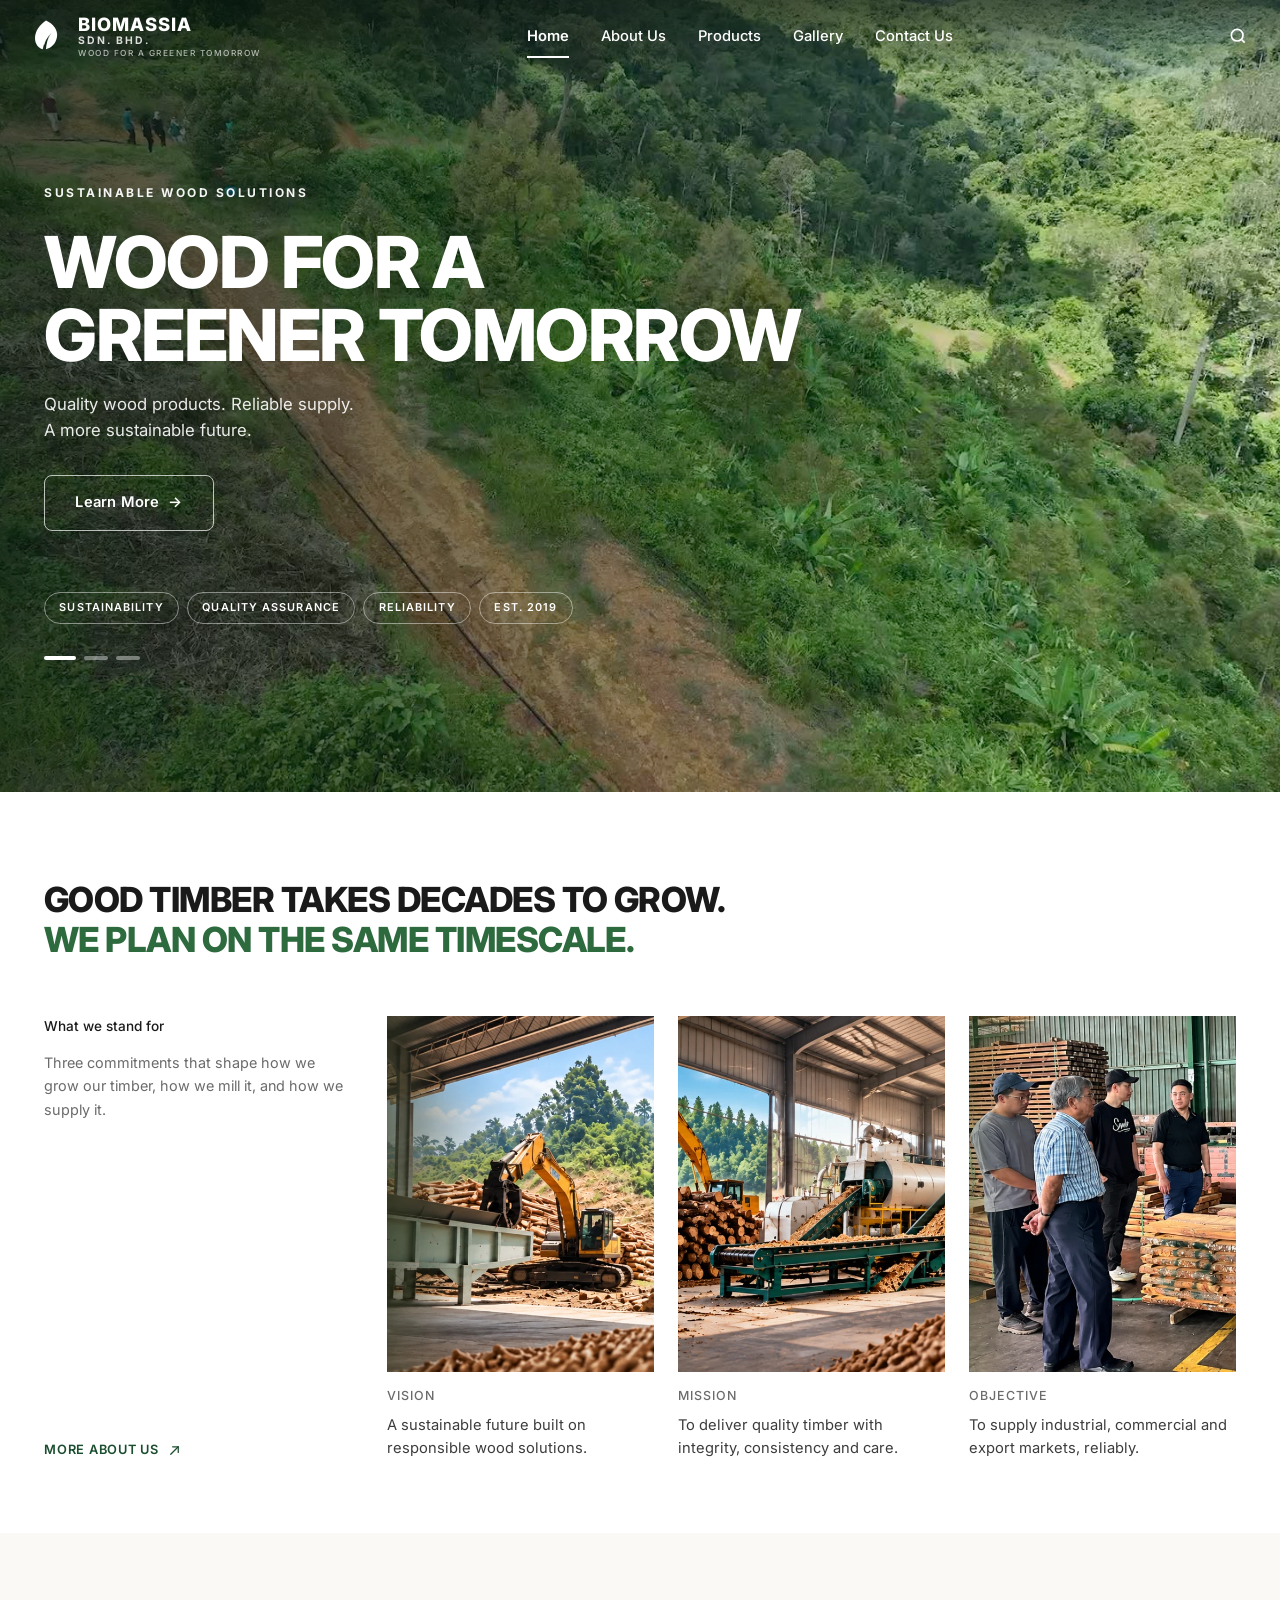
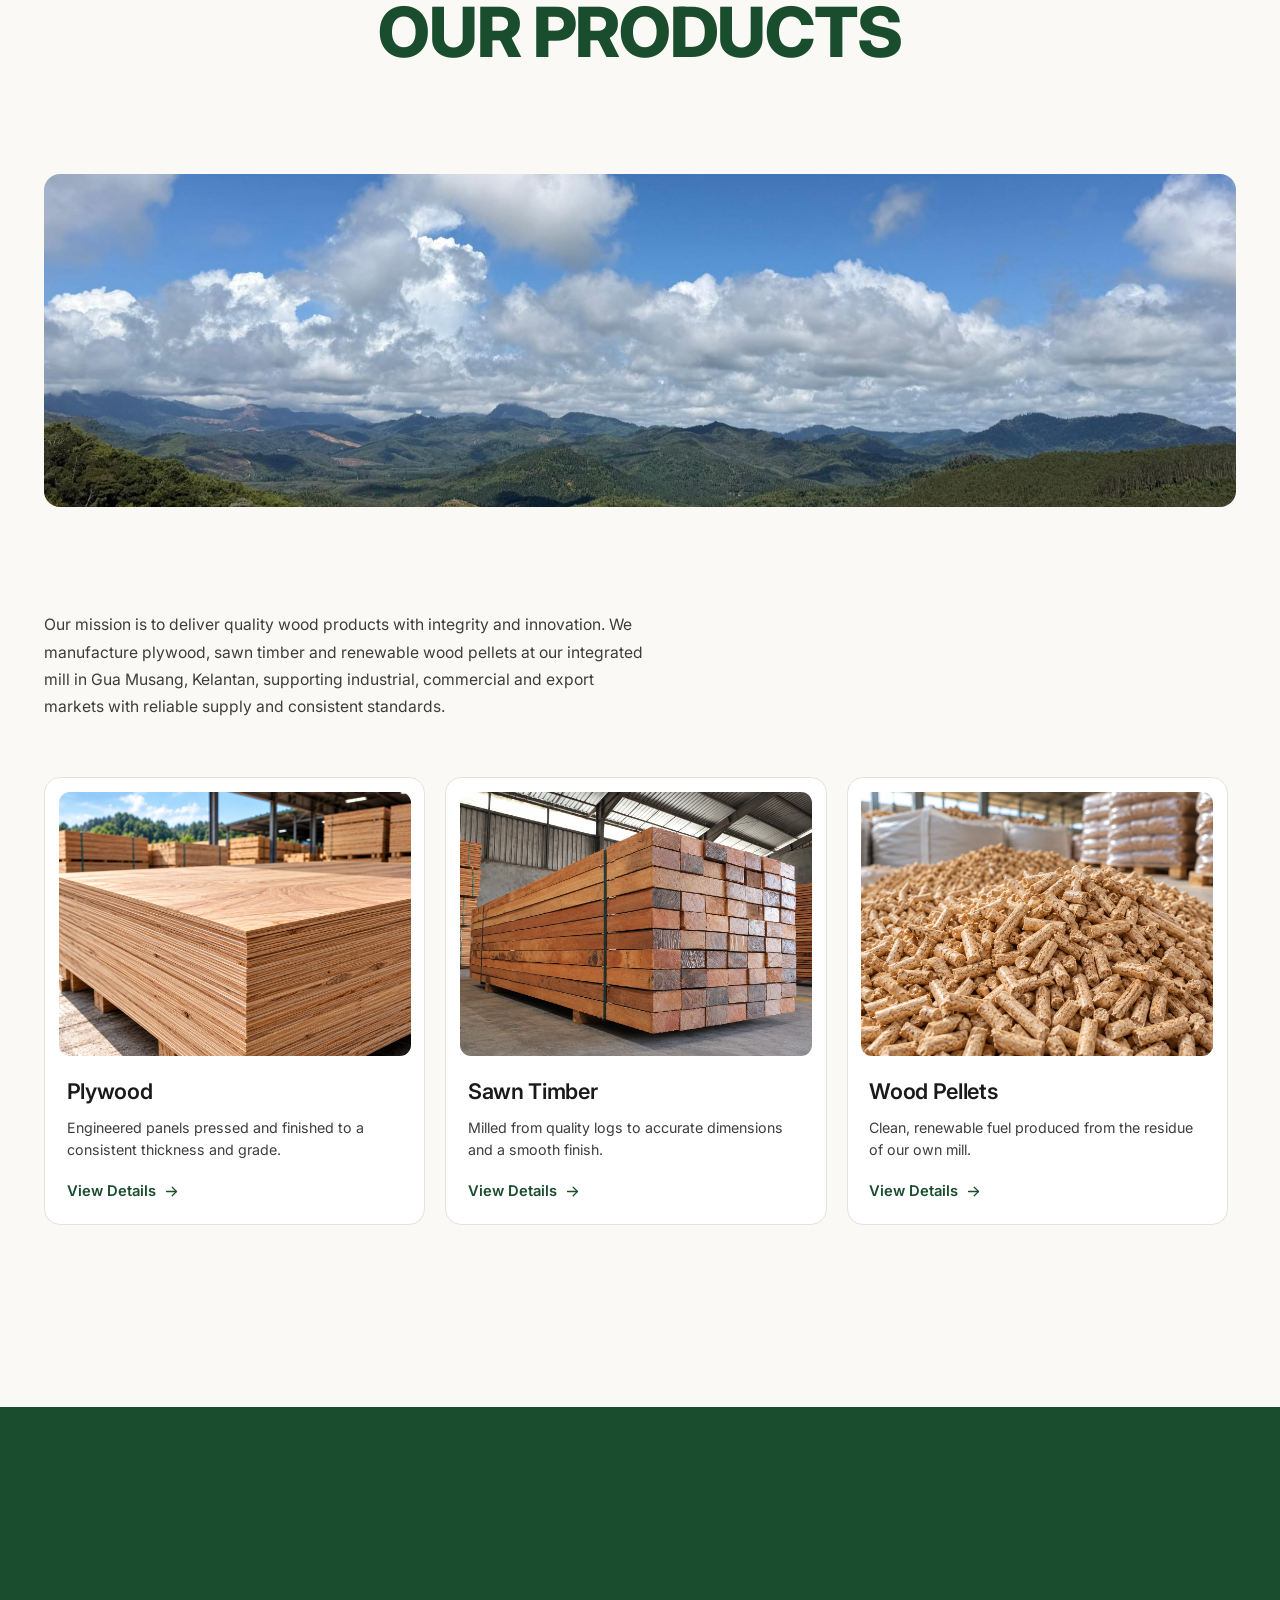
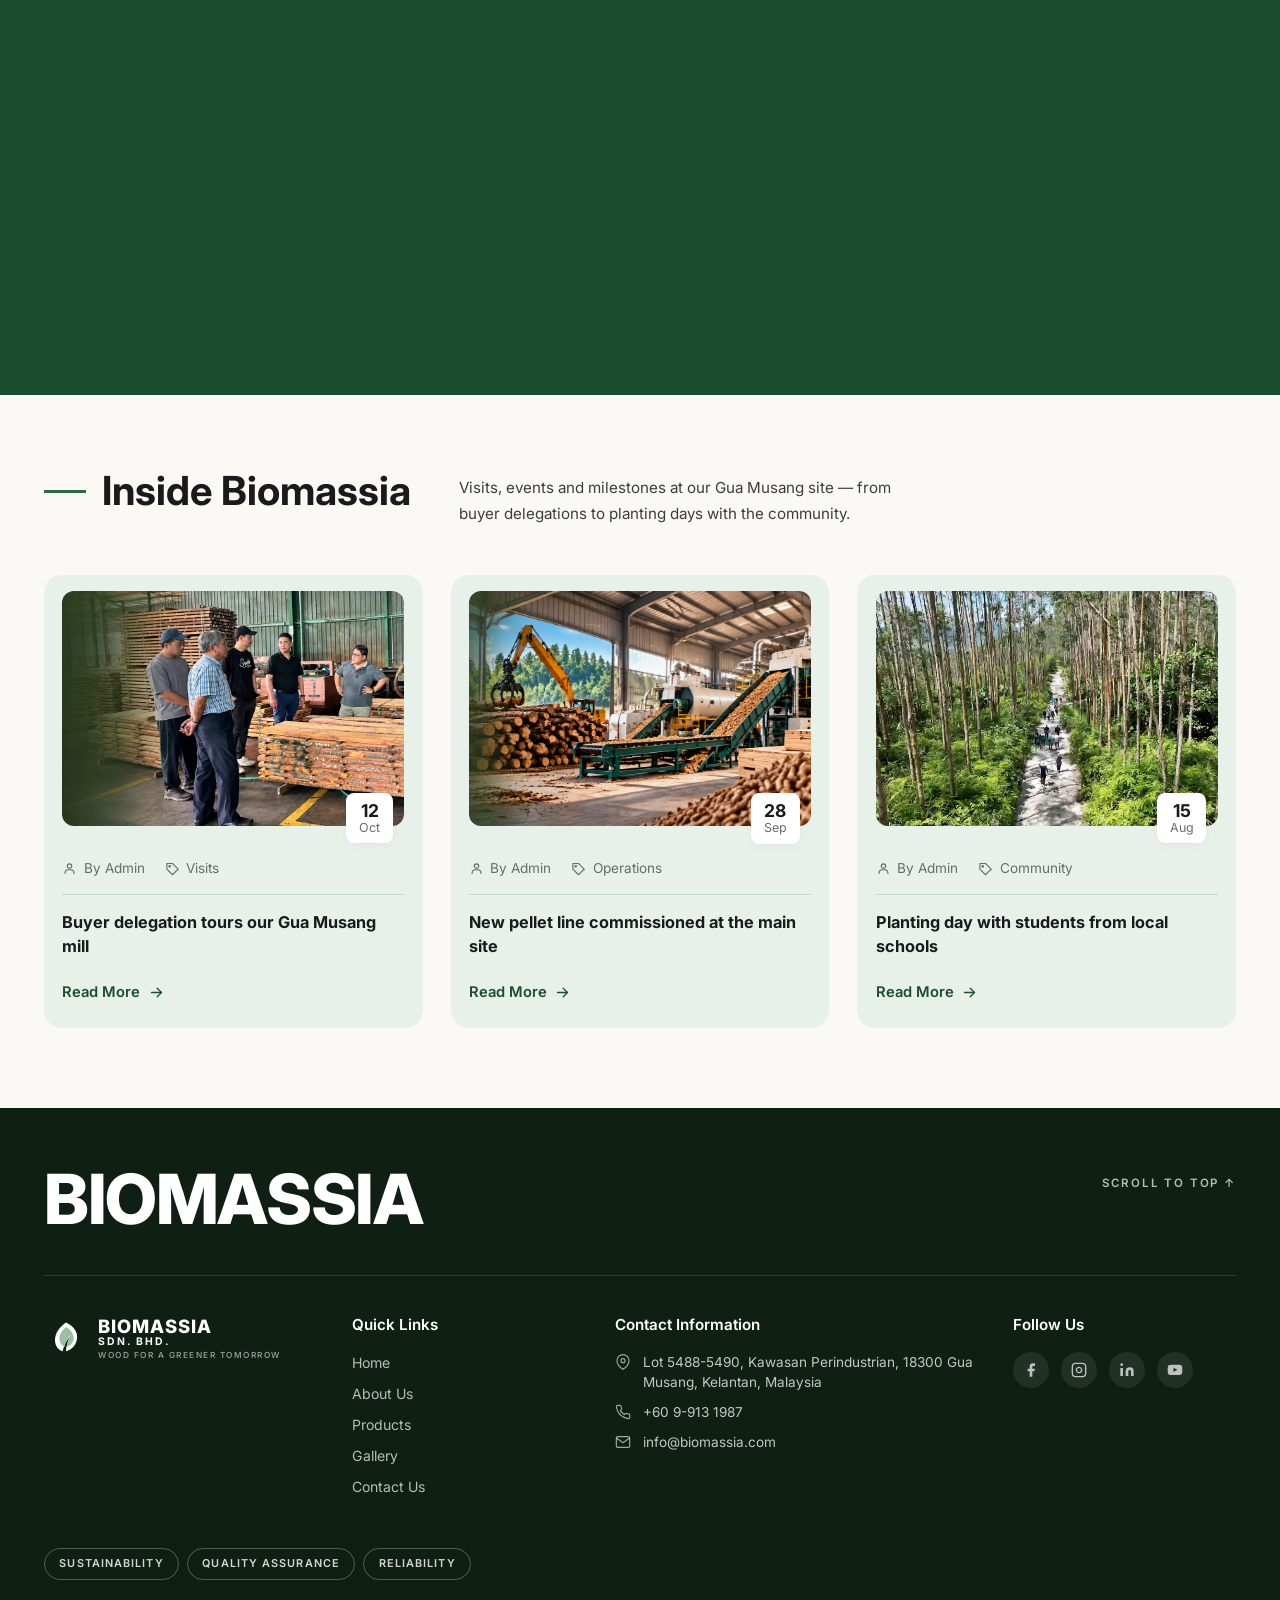
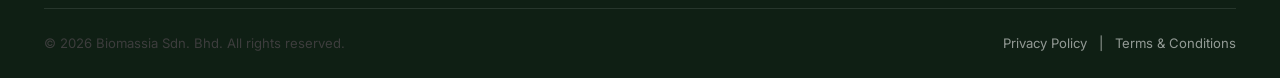
==== commit 0d54234a: "Build Products, Gallery and Contact pages; refine shared page components Pages: - Products: hero, in" ====
--- a/index.html
+++ b/index.html
@@ -235,46 +235,59 @@
             <div class="pcarousel">
                 <div class="pcar-track reveal-cards" id="productTrack">
                     <a href="products.html" class="pitem">
-                        <span class="pitem-media" style="background-image: url('images/plywood.webp');">
+                        <span class="pitem-media" style="background-image: url('images/plywood.webp');"></span>
+                        <span class="pitem-body">
                             <span class="pitem-name">Plywood</span>
+                            <span class="pitem-desc">Engineered panels pressed and finished to a consistent thickness and grade.</span>
+                            <span class="pitem-link">View Details <svg viewBox="0 0 24 24" fill="none" stroke="currentColor" stroke-width="1.8" stroke-linecap="round" stroke-linejoin="round" aria-hidden="true"><line x1="5" y1="12" x2="19" y2="12"/><polyline points="13 6 19 12 13 18"/></svg></span>
                         </span>
                     </a>
                     <a href="products.html" class="pitem">
-                        <span class="pitem-media" style="background-image: url('images/timber.webp');">
+                        <span class="pitem-media" style="background-image: url('images/timber.webp');"></span>
+                        <span class="pitem-body">
                             <span class="pitem-name">Sawn Timber</span>
+                            <span class="pitem-desc">Milled from quality logs to accurate dimensions and a smooth finish.</span>
+                            <span class="pitem-link">View Details <svg viewBox="0 0 24 24" fill="none" stroke="currentColor" stroke-width="1.8" stroke-linecap="round" stroke-linejoin="round" aria-hidden="true"><line x1="5" y1="12" x2="19" y2="12"/><polyline points="13 6 19 12 13 18"/></svg></span>
                         </span>
                     </a>
                     <a href="products.html" class="pitem">
-                        <span class="pitem-media" style="background-image: url('images/pellets.webp');">
+                        <span class="pitem-media" style="background-image: url('images/pellets.webp');"></span>
+                        <span class="pitem-body">
                             <span class="pitem-name">Wood Pellets</span>
+                            <span class="pitem-desc">Clean, renewable fuel produced from the residue of our own mill.</span>
+                            <span class="pitem-link">View Details <svg viewBox="0 0 24 24" fill="none" stroke="currentColor" stroke-width="1.8" stroke-linecap="round" stroke-linejoin="round" aria-hidden="true"><line x1="5" y1="12" x2="19" y2="12"/><polyline points="13 6 19 12 13 18"/></svg></span>
                         </span>
                     </a>
                     <a href="products.html" class="pitem">
-                        <span class="pitem-media" style="background-image: url('images/WoodHero-poster.jpg');">
+                        <span class="pitem-media" style="background-image: url('images/WoodHero-poster.jpg');"></span>
+                        <span class="pitem-body">
                             <span class="pitem-name">Biofuels</span>
-                        </span>
-                    </a>
-                    <a href="products.html" class="pitem pitem-cta">
-                        <span class="pitem-media">
-                            <svg class="pitem-arrow" viewBox="0 0 24 24" fill="none" stroke="currentColor" stroke-width="1.5" stroke-linecap="round" stroke-linejoin="round" aria-hidden="true">
-                                <line x1="6" y1="18" x2="18" y2="6"/><polyline points="9 6 18 6 18 15"/>
-                            </svg>
-                            <span class="pitem-name">Explore more products</span>
-                        </span>
-                    </a>
-                </div>
-
-                <div class="pcar-nav reveal">
-                    <button class="pcar-btn" id="prodPrev" aria-label="Previous products" aria-controls="productTrack">
-                        <svg viewBox="0 0 24 24" fill="none" stroke="currentColor" stroke-width="1.75" stroke-linecap="round" stroke-linejoin="round">
-                            <line x1="19" y1="12" x2="5" y2="12"/><polyline points="11 6 5 12 11 18"/>
+                            <span class="pitem-desc">Biomass fuel from our timber processing, for cleaner industrial energy.</span>
+                            <span class="pitem-link">View Details <svg viewBox="0 0 24 24" fill="none" stroke="currentColor" stroke-width="1.8" stroke-linecap="round" stroke-linejoin="round" aria-hidden="true"><line x1="5" y1="12" x2="19" y2="12"/><polyline points="13 6 19 12 13 18"/></svg></span>
+                        </span>
+                    </a>
+                </div>
+
+                <div class="pcar-foot">
+                    <div class="pcar-nav reveal">
+                        <button class="pcar-btn" id="prodPrev" aria-label="Previous products" aria-controls="productTrack">
+                            <svg viewBox="0 0 24 24" fill="none" stroke="currentColor" stroke-width="1.75" stroke-linecap="round" stroke-linejoin="round">
+                                <line x1="19" y1="12" x2="5" y2="12"/><polyline points="11 6 5 12 11 18"/>
+                            </svg>
+                        </button>
+                        <button class="pcar-btn pcar-btn-solid" id="prodNext" aria-label="Next products" aria-controls="productTrack">
+                            <svg viewBox="0 0 24 24" fill="none" stroke="currentColor" stroke-width="1.75" stroke-linecap="round" stroke-linejoin="round">
+                                <line x1="5" y1="12" x2="19" y2="12"/><polyline points="13 6 19 12 13 18"/>
+                            </svg>
+                        </button>
+                    </div>
+
+                    <a href="products.html" class="pcar-more reveal">
+                        View More Products
+                        <svg viewBox="0 0 24 24" fill="none" stroke="currentColor" stroke-width="2" stroke-linecap="round" stroke-linejoin="round" aria-hidden="true">
+                            <line x1="6" y1="18" x2="18" y2="6"/><polyline points="9 6 18 6 18 15"/>
                         </svg>
-                    </button>
-                    <button class="pcar-btn pcar-btn-solid" id="prodNext" aria-label="Next products" aria-controls="productTrack">
-                        <svg viewBox="0 0 24 24" fill="none" stroke="currentColor" stroke-width="1.75" stroke-linecap="round" stroke-linejoin="round">
-                            <line x1="5" y1="12" x2="19" y2="12"/><polyline points="13 6 19 12 13 18"/>
-                        </svg>
-                    </button>
+                    </a>
                 </div>
             </div>
 
@@ -377,7 +390,7 @@
                         </span>
                     </span>
                     <span class="gcard-title">Buyer delegation tours our Gua Musang mill</span>
-                    <span class="btn btn-primary gcard-btn">Read More</span>
+                    <span class="gcard-btn">Read More <svg viewBox="0 0 24 24" fill="none" stroke="currentColor" stroke-width="1.8" stroke-linecap="round" stroke-linejoin="round" aria-hidden="true"><line x1="5" y1="12" x2="19" y2="12"/><polyline points="13 6 19 12 13 18"/></svg></span>
                 </a>
 
                 <a href="gallery.html" class="gcard">
@@ -396,7 +409,7 @@
                         </span>
                     </span>
                     <span class="gcard-title">New pellet line commissioned at the main site</span>
-                    <span class="btn btn-primary gcard-btn">Read More</span>
+                    <span class="gcard-btn">Read More <svg viewBox="0 0 24 24" fill="none" stroke="currentColor" stroke-width="1.8" stroke-linecap="round" stroke-linejoin="round" aria-hidden="true"><line x1="5" y1="12" x2="19" y2="12"/><polyline points="13 6 19 12 13 18"/></svg></span>
                 </a>
 
                 <a href="gallery.html" class="gcard">
@@ -415,7 +428,7 @@
                         </span>
                     </span>
                     <span class="gcard-title">Planting day with students from local schools</span>
-                    <span class="btn btn-primary gcard-btn">Read More</span>
+                    <span class="gcard-btn">Read More <svg viewBox="0 0 24 24" fill="none" stroke="currentColor" stroke-width="1.8" stroke-linecap="round" stroke-linejoin="round" aria-hidden="true"><line x1="5" y1="12" x2="19" y2="12"/><polyline points="13 6 19 12 13 18"/></svg></span>
                 </a>
             </div>
         </div>
--- a/css/styles.css
+++ b/css/styles.css
@@ -7,6 +7,7 @@
 
 :root {
     --green-dark: #1a4d2e;
+    --green-band-top: #1f5634;
     --green-mid: #2d6a3e;
     --green-light: #4a8a5e;
     --green-pale: #e8f0ea;
@@ -548,12 +549,14 @@
 
 /* Each headline line sits in its own mask so it can slide up from behind it.
    The padding/margin pair stops the mask clipping descenders. */
+.page-hero-title .line,
 .hero-title .line {
     display: block;
     overflow: hidden;
     padding-bottom: 0.06em;
     margin-bottom: -0.06em;
 }
+.page-hero-title .line > span,
 .hero-title .line > span { display: block; }
 
 /* ---------- Hero entrance (on load) ----------
@@ -589,6 +592,14 @@
     .hero-anim .hero-tags .pill:nth-child(3) { animation-delay: 0.90s; }
     .hero-anim .hero-tags .pill:nth-child(4) { animation-delay: 0.98s; }
     .hero-anim .hero-dots { animation: heroFadeUp 0.6s ease-out 1.06s backwards; }
+
+    /* Same entrance on the About hero, so both pages open the same way */
+    .hero-anim .page-hero-title .line > span {
+        animation: heroLineUp 0.95s cubic-bezier(0.22, 0.61, 0.36, 1) 0.15s backwards;
+    }
+    .hero-anim .page-hero-bg {
+        animation: heroMediaIn 1.9s cubic-bezier(0.22, 0.61, 0.36, 1) backwards;
+    }
 }
 .hero-sub {
     font-size: 1.05rem;
@@ -708,6 +719,936 @@
 }
 .footer-legal a { color: rgba(255, 255, 255, 0.55); font-size: 0.82rem; }
 .footer-legal a:hover { color: #fff; }
+
+/* ================================================================
+   ABOUT PAGE
+   ================================================================ */
+.page-hero {
+    position: relative;
+    min-height: 62vh;
+    display: flex;
+    align-items: center;
+    overflow: hidden;
+    color: #fff;
+}
+.page-hero-bg,
+.page-hero-overlay {
+    position: absolute;
+    inset: 0;
+}
+.page-hero-bg {
+    background-size: cover;
+    background-position: center;
+}
+/* Each page supplies its own hero image through a modifier */
+.page-hero--about .page-hero-bg { background-image: url('../images/AboutHero.webp'); }
+.page-hero--products .page-hero-bg { background-image: url('../images/hero.webp'); }
+.page-hero--gallery .page-hero-bg { background-image: url('../images/PartnerHero.webp'); }
+.page-hero--contact .page-hero-bg { background-image: url('../images/ManuHero.webp'); }
+.page-hero-overlay {
+    background: linear-gradient(90deg,
+        rgba(10, 25, 15, 0.78) 0%,
+        rgba(10, 25, 15, 0.5) 45%,
+        rgba(10, 25, 15, 0.2) 100%);
+}
+.page-hero-inner {
+    position: relative;
+    z-index: 2;
+    padding-top: 7rem;
+    padding-bottom: 9rem;
+}
+.page-hero-title {
+    color: #fff;
+    font-size: clamp(2.4rem, 6vw, 4.4rem);
+    font-weight: 800;
+    line-height: 1.05;
+    letter-spacing: -0.02em;
+}
+
+/* The sweep that carries the hero into the mission band below */
+.page-curve {
+    position: absolute;
+    left: 0;
+    right: 0;
+    bottom: -1px;
+    z-index: 3;
+    width: 100%;
+    height: clamp(70px, 9vw, 140px);
+    display: block;
+}
+.page-curve path { fill: var(--green-band-top); }
+
+.page-intro {
+    padding: 1.5rem 0 5rem;
+    background: linear-gradient(180deg, var(--green-band-top) 0%, var(--green-dark) 100%);
+    color: #fff;
+    text-align: center;
+}
+.page-intro .kicker { margin-bottom: 0.9rem; }
+.page-intro-title {
+    max-width: 20ch;
+    margin: 0 auto 1rem;
+    color: #fff;
+    font-size: clamp(1.6rem, 3.3vw, 2.45rem);
+    font-weight: 800;
+    line-height: 1.18;
+    letter-spacing: -0.02em;
+}
+.page-intro-sub {
+    max-width: 52ch;
+    margin: 0 auto;
+    color: rgba(255, 255, 255, 0.72);
+    font-size: 0.92rem;
+    line-height: 1.7;
+}
+
+/* Mirror of the hero sweep, carrying the green band out into whatever section
+   follows. Each page sets --sweep-fill to that section's background, so the
+   join is a curve instead of a hard edge. */
+.page-intro { position: relative; }
+.page-intro > .container {
+    position: relative;
+    z-index: 1;
+}
+.page-sweep {
+    position: absolute;
+    left: 0;
+    right: 0;
+    bottom: -1px;
+    z-index: 0;
+    width: 100%;
+    height: clamp(70px, 9vw, 140px);
+    display: block;
+}
+.page-sweep path { fill: var(--sweep-fill, var(--bg-cream)); }
+
+.page-intro--next-cream { --sweep-fill: var(--bg-cream); }
+.page-intro--next-white { --sweep-fill: var(--bg-white); }
+
+.about-values {
+    /* top padding mirrors .prodlist-section so both pages pick up with the
+       same rhythm once the intro band's sweep has handed off */
+    padding: 2.25rem 0 5.5rem;
+    background: var(--bg-white);
+}
+.about-values-grid {
+    display: grid;
+    grid-template-columns: 1fr 1fr;
+    align-items: center;
+}
+/* Cards sit above the photo and run over its left edge */
+.value-cards {
+    position: relative;
+    z-index: 2;
+    margin-right: -22%;
+    display: grid;
+    gap: 1.25rem;
+}
+.vcard {
+    /* still floats over the photo's left edge, so it stays near-opaque */
+    background: rgba(255, 255, 255, 0.94);
+    border: 1px solid var(--border);
+    border-radius: 16px;
+    padding: 1.5rem 1.6rem;
+    box-shadow: var(--shadow-md);
+    backdrop-filter: blur(6px);
+    -webkit-backdrop-filter: blur(6px);
+}
+.vcard h3 {
+    color: var(--green-dark);
+    font-size: 1.1rem;
+    margin-bottom: 0.6rem;
+}
+.vcard p {
+    margin: 0;
+    color: var(--text-mid);
+    font-size: 0.9rem;
+    line-height: 1.65;
+}
+
+.value-media {
+    min-height: 560px;
+    border-radius: 16px;
+    background-image: url('../images/PartnerHero.webp');
+    background-size: cover;
+    background-position: 60% center;
+}
+
+/* ---------- Contact ---------- */
+.contact-section {
+    padding: 2.25rem 0 5.5rem;
+    background: var(--bg-cream);
+}
+.contact-grid {
+    display: grid;
+    grid-template-columns: 1fr 1.05fr;
+    gap: 3.5rem;
+    align-items: start;
+}
+
+.contact-aside .kicker { margin-bottom: 0.7rem; }
+.contact-title {
+    margin-bottom: 1rem;
+    color: var(--text-dark);
+    font-size: clamp(1.7rem, 3vw, 2.3rem);
+    font-weight: 800;
+    line-height: 1.18;
+    letter-spacing: -0.02em;
+}
+.contact-lead {
+    max-width: 44ch;
+    margin-bottom: 2.5rem;
+    color: var(--text-mid);
+    font-size: 0.97rem;
+    line-height: 1.75;
+}
+.contact-subhead {
+    margin-bottom: 1.25rem;
+    color: var(--text-dark);
+    font-size: 1.05rem;
+    font-weight: 700;
+}
+
+.cinfo {
+    display: grid;
+    gap: 1.4rem;
+    list-style: none;
+}
+.cinfo li {
+    display: flex;
+    align-items: flex-start;
+    gap: 1rem;
+}
+.cinfo-icon {
+    display: grid;
+    place-items: center;
+    flex-shrink: 0;
+    width: 42px;
+    height: 42px;
+    border-radius: 11px;
+    background: var(--green-pale);
+    color: var(--green-dark);
+}
+.cinfo-icon svg { width: 20px; height: 20px; }
+.cinfo-text {
+    display: block;
+    color: var(--text-dark);
+    font-size: 0.95rem;
+    line-height: 1.6;
+}
+.cinfo-label {
+    display: block;
+    margin-bottom: 0.15rem;
+    color: var(--text-light);
+    font-size: 0.76rem;
+    font-weight: 600;
+    letter-spacing: 0.08em;
+    text-transform: uppercase;
+}
+.cinfo-text a { color: var(--text-dark); }
+.cinfo-text a:hover { color: var(--green-mid); }
+
+.contact-map {
+    margin-top: 2rem;
+    border: 1px solid var(--border);
+    border-radius: 14px;
+    overflow: hidden;
+}
+.contact-map iframe {
+    display: block;
+    width: 100%;
+    height: 260px;
+    border: 0;
+}
+
+/* ---- form card ---- */
+.cform {
+    padding: 2rem;
+    background: var(--bg-white);
+    border: 1px solid var(--border);
+    border-radius: 18px;
+    box-shadow: var(--shadow-md);
+}
+.cfield { margin-bottom: 1.15rem; }
+.cfield label {
+    display: block;
+    margin-bottom: 0.45rem;
+    color: var(--text-dark);
+    font-size: 0.86rem;
+    font-weight: 600;
+}
+.cfield-opt {
+    color: var(--text-light);
+    font-weight: 400;
+}
+.cfield input,
+.cfield select,
+.cfield textarea {
+    width: 100%;
+    padding: 0.8rem 0.95rem;
+    background: var(--bg-cream);
+    border: 1px solid var(--border);
+    border-radius: 8px;
+    color: var(--text-dark);
+    font-family: inherit;
+    font-size: 0.93rem;
+    transition: border-color var(--t), box-shadow var(--t);
+}
+.cfield textarea {
+    min-height: 130px;
+    resize: vertical;
+}
+.cfield input::placeholder,
+.cfield textarea::placeholder { color: var(--text-light); }
+
+.cfield input:focus,
+.cfield select:focus,
+.cfield textarea:focus {
+    outline: none;
+    border-color: var(--green-light);
+    box-shadow: 0 0 0 3px rgba(74, 138, 94, 0.16);
+}
+
+/* Native arrow swapped for one that follows the palette */
+.cfield select {
+    appearance: none;
+    -webkit-appearance: none;
+    padding-right: 2.4rem;
+    background-image: url("data:image/svg+xml,%3Csvg xmlns='http://www.w3.org/2000/svg' viewBox='0 0 24 24' fill='none' stroke='%231a4d2e' stroke-width='2' stroke-linecap='round' stroke-linejoin='round'%3E%3Cpath d='m6 9 6 6 6-6'/%3E%3C/svg%3E");
+    background-repeat: no-repeat;
+    background-position: right 0.9rem center;
+    background-size: 16px;
+}
+
+.cform-btn {
+    width: 100%;
+    margin-top: 0.5rem;
+    padding: 0.9rem 1.5rem;
+    background: var(--green-dark);
+    border: none;
+    border-radius: 8px;
+    color: #fff;
+    font-family: inherit;
+    font-size: 0.95rem;
+    font-weight: 600;
+    cursor: pointer;
+    transition: background var(--t), transform var(--t);
+}
+.cform-btn:hover {
+    background: var(--green-mid);
+    transform: translateY(-1px);
+}
+
+.cform-status {
+    margin: 0.9rem 0 0;
+    min-height: 1.2em;
+    color: var(--text-mid);
+    font-size: 0.86rem;
+    text-align: center;
+}
+
+/* ---------- Find us here ---------- */
+.findus-section {
+    padding: 3.25rem 0 3.75rem;
+    background: var(--bg-white);
+}
+.findus-grid {
+    display: grid;
+    grid-template-columns: 1fr 1.1fr;
+    gap: 3rem;
+    align-items: center;
+}
+.findus-section .kicker { margin-bottom: 0.6rem; }
+/* Trailing rule, matching the product row headings */
+.findus-title {
+    display: flex;
+    align-items: center;
+    gap: 1rem;
+    margin-bottom: 0.9rem;
+    font-size: clamp(1.5rem, 2.8vw, 2.1rem);
+    letter-spacing: -0.015em;
+}
+.findus-title::after {
+    content: '';
+    flex: 0 0 38px;
+    height: 2px;
+    background: var(--green-mid);
+}
+.findus-lead {
+    margin-bottom: 0;
+    color: var(--text-mid);
+    font-size: 0.95rem;
+    line-height: 1.75;
+}
+.findus-media {
+    display: block;
+    /* landscape, so the image sits closer to the text column's height
+       instead of driving the section's height on its own */
+    aspect-ratio: 16 / 10;
+    border-radius: 16px;
+    background-size: cover;
+    background-position: center;
+}
+
+/* ---------- Gallery grid ---------- */
+.gevents-section {
+    padding: 2.25rem 0 5rem;
+    background: var(--bg-cream);
+}
+.gevents-grid {
+    display: grid;
+    grid-template-columns: repeat(3, 1fr);
+    gap: 1.75rem;
+}
+.gevent {
+    display: flex;
+    flex-direction: column;
+    background: var(--green-pale);
+    border-radius: 18px;
+    padding: 0.85rem 0.85rem 1.4rem;
+    transition: transform var(--t), box-shadow var(--t);
+}
+.gevent:hover {
+    transform: translateY(-4px);
+    box-shadow: var(--shadow-md);
+}
+
+.gevent-media {
+    position: relative;
+    display: block;
+    /* the date tab hangs past the bottom edge, so this must not clip */
+    overflow: visible;
+    aspect-ratio: 4 / 3;
+    border-radius: 12px;
+}
+/* Photos stack; only .is-on is opaque, so swapping the class cross-fades them */
+.gevent-photo {
+    position: absolute;
+    inset: 0;
+    display: block;
+    border-radius: 12px;
+    background-size: cover;
+    background-position: center;
+    opacity: 0;
+    transition: opacity 0.7s ease;
+}
+.gevent-photo.is-on { opacity: 1; }
+/* Date tab hangs off the bottom of the photo, as in the reference */
+.gevent-date {
+    position: absolute;
+    z-index: 2;
+    right: 14px;
+    bottom: -20px;
+    display: flex;
+    flex-direction: column;
+    align-items: center;
+    min-width: 58px;
+    padding: 0.5rem 0.6rem 0.55rem;
+    background: var(--bg-white);
+    border-radius: 10px;
+    box-shadow: var(--shadow-sm);
+    line-height: 1.1;
+}
+.gevent-date strong {
+    color: var(--text-dark);
+    font-size: 1.3rem;
+    font-weight: 700;
+}
+.gevent-date span {
+    color: var(--text-light);
+    font-size: 0.78rem;
+}
+
+.gevent-body {
+    display: flex;
+    flex-direction: column;
+    flex: 1;
+    padding: 2.1rem 0.75rem 0.4rem;
+}
+.gevent-meta {
+    display: flex;
+    flex-wrap: wrap;
+    gap: 1.25rem;
+    padding-bottom: 0.9rem;
+    border-bottom: 1px solid rgba(26, 77, 46, 0.14);
+    color: var(--text-light);
+    font-size: 0.86rem;
+}
+.gevent-meta span {
+    display: inline-flex;
+    align-items: center;
+    gap: 0.4rem;
+}
+.gevent-meta svg {
+    width: 16px;
+    height: 16px;
+    flex-shrink: 0;
+}
+
+.gevent-title {
+    margin: 1rem 0 0;
+    color: var(--text-dark);
+    font-size: 1.08rem;
+    font-weight: 700;
+    line-height: 1.4;
+}
+.gevents-note {
+    margin-top: 2.5rem;
+    color: var(--text-light);
+    font-size: 0.82rem;
+    font-style: italic;
+    text-align: center;
+}
+
+/* ---------- Product list rows ---------- */
+.prodlist-section {
+    /* the intro band's sweep already carries the cream down to here */
+    padding: 2.25rem 0 5rem;
+    background: var(--bg-cream);
+}
+.prow {
+    display: grid;
+    grid-template-columns: 1fr 1.15fr;
+    gap: 2.5rem;
+    align-items: center;
+    margin-bottom: 3rem;
+}
+.prow:last-child { margin-bottom: 0; }
+
+.prow-media {
+    display: block;
+    aspect-ratio: 16 / 10;
+    border-radius: 14px;
+    background-size: cover;
+    background-position: center;
+}
+
+.prow-body .kicker { margin-bottom: 0.5rem; }
+/* Short rule trailing the product name, as in the reference */
+.prow-title {
+    display: flex;
+    align-items: center;
+    gap: 1rem;
+    margin-bottom: 0.9rem;
+    font-size: clamp(1.4rem, 2.6vw, 2rem);
+    letter-spacing: -0.015em;
+}
+.prow-title::after {
+    content: '';
+    flex: 0 0 38px;
+    height: 2px;
+    background: var(--green-mid);
+}
+.prow-desc {
+    margin: 0;
+    font-size: 0.93rem;
+    line-height: 1.7;
+}
+
+.prow-feats {
+    display: grid;
+    grid-template-columns: repeat(4, 1fr);
+    gap: 0.6rem;
+    margin: 1.4rem 0 1.6rem;
+}
+.pfeat {
+    display: flex;
+    flex-direction: column;
+    align-items: center;
+    gap: 0.4rem;
+    padding: 0.8rem 0.5rem;
+    background: #fff;
+    border: 1px solid var(--border);
+    border-radius: 10px;
+    text-align: center;
+}
+.pfeat svg {
+    width: 22px;
+    height: 22px;
+    color: var(--green-mid);
+}
+.pfeat span {
+    font-size: 0.68rem;
+    line-height: 1.3;
+    color: var(--text-mid);
+}
+
+.prow-btn { padding: 0.75rem 1.4rem; font-size: 0.85rem; }
+
+/* ---------- Reviews ---------- */
+.reviews-section {
+    padding: 4.5rem 0 5rem;
+    background: #fff;
+}
+.reviews-head {
+    display: grid;
+    grid-template-columns: 1.35fr 1fr;
+    gap: 2.5rem;
+    align-items: end;
+    margin-bottom: 2.5rem;
+}
+.reviews-title {
+    margin: 0;
+    font-size: clamp(1.7rem, 3.4vw, 2.6rem);
+    line-height: 1.18;
+    letter-spacing: -0.02em;
+}
+/* Sits inline on the heading's first line, as in the reference */
+.reviews-label {
+    margin-right: 0.85rem;
+    font-size: 0.95rem;
+    font-weight: 500;
+    letter-spacing: 0;
+    color: var(--text-light);
+    vertical-align: middle;
+}
+.reviews-intro {
+    margin: 0;
+    font-size: 0.9rem;
+    line-height: 1.7;
+    color: var(--text-mid);
+}
+
+.reviews-track {
+    display: flex;
+    gap: 1.25rem;
+    overflow-x: auto;
+    scroll-snap-type: x proximity;
+    scroll-behavior: smooth;
+    scrollbar-width: none;
+    -ms-overflow-style: none;
+    padding-bottom: 0.25rem;
+}
+.reviews-track::-webkit-scrollbar { display: none; }
+
+.rcard {
+    flex: 0 0 calc((100% - 2 * 1.25rem) / 3);
+    scroll-snap-align: start;
+    display: flex;
+    flex-direction: column;
+    padding: 1.6rem 1.5rem;
+    background: var(--bg-cream);
+    border: 1px solid transparent;
+    border-radius: 14px;
+    transition: background var(--t), border-color var(--t);
+}
+.rcard:hover {
+    background: #fff;
+    border-color: var(--border);
+}
+
+.rstars {
+    display: flex;
+    gap: 0.15rem;
+    margin-bottom: 1.1rem;
+    color: #9aab7e;
+}
+.rstars svg { width: 17px; height: 17px; }
+
+.rquote {
+    margin: 0 0 1.75rem;
+    font-size: 0.92rem;
+    line-height: 1.7;
+    color: var(--text-mid);
+}
+
+.rwho {
+    display: flex;
+    align-items: center;
+    gap: 0.8rem;
+    margin-top: auto;
+}
+.ravatar {
+    display: inline-flex;
+    align-items: center;
+    justify-content: center;
+    width: 40px;
+    height: 40px;
+    flex-shrink: 0;
+    border-radius: 50%;
+    background: var(--green-pale);
+    color: var(--green-mid);
+    font-weight: 700;
+}
+.rwho-text { display: flex; flex-direction: column; line-height: 1.35; }
+.rwho-text strong { font-size: 0.92rem; color: var(--text-dark); }
+.rwho-text em {
+    font-style: normal;
+    font-size: 0.8rem;
+    color: var(--text-light);
+}
+
+.reviews-nav {
+    display: flex;
+    justify-content: flex-end;
+    gap: 0.6rem;
+    margin-top: 1.75rem;
+}
+.rev-btn {
+    width: 44px;
+    height: 44px;
+    display: inline-flex;
+    align-items: center;
+    justify-content: center;
+    border: 1px solid var(--border);
+    border-radius: 50%;
+    background: #fff;
+    color: var(--text-dark);
+    cursor: pointer;
+    transition: background var(--t), color var(--t), border-color var(--t), opacity var(--t);
+}
+.rev-btn svg { width: 18px; height: 18px; }
+.rev-btn:hover:not(:disabled) { border-color: var(--green-mid); color: var(--green-mid); }
+.rev-btn-solid {
+    background: var(--green-dark);
+    border-color: var(--green-dark);
+    color: #fff;
+}
+.rev-btn-solid:hover:not(:disabled) {
+    background: var(--green-mid);
+    border-color: var(--green-mid);
+    color: #fff;
+}
+.rev-btn:disabled { opacity: 0.35; cursor: default; }
+
+.reviews-note {
+    margin: 1rem 0 0;
+    font-size: 0.82rem;
+    font-style: italic;
+    color: var(--text-light);
+}
+
+/* ---------- Our Story (editorial, image left / title right) ---------- */
+.story-section {
+    padding: 5rem 0 5.5rem;
+    background: var(--bg-cream);
+    overflow: hidden;
+}
+.story-rule-top {
+    height: 2px;
+    background: var(--text-dark);
+    margin-bottom: 1.75rem;
+}
+.story-grid {
+    display: grid;
+    grid-template-columns: 1fr 1fr;
+    gap: 3rem;
+    align-items: start;
+}
+
+/* Dropped down so the photo sits alongside the oversized heading */
+.story-figure {
+    position: relative;
+    margin: 4.5rem 0 0;
+}
+.story-photo {
+    display: block;
+    aspect-ratio: 1.1 / 1;
+    background-image: url('../images/ManuHero.webp');
+    background-size: cover;
+    background-position: center;
+}
+.story-figure figcaption {
+    position: absolute;
+    right: 0.85rem;
+    bottom: 0.7rem;
+    font-size: 0.72rem;
+    color: rgba(255, 255, 255, 0.92);
+    text-shadow: 0 1px 4px rgba(0, 0, 0, 0.55);
+}
+
+.story-display {
+    font-size: clamp(3rem, 8.5vw, 6.4rem);
+    font-weight: 700;
+    line-height: 0.92;
+    letter-spacing: -0.035em;
+    color: var(--text-dark);
+}
+.story-rule {
+    height: 2px;
+    background: var(--text-dark);
+    margin: 1.75rem 0 1.5rem;
+}
+.story-sub {
+    margin: 0 0 1.5rem;
+    font-size: clamp(1.25rem, 2.4vw, 1.85rem);
+    font-weight: 500;
+    line-height: 1.25;
+    letter-spacing: -0.01em;
+    color: var(--text-dark);
+}
+.story-text > p:not(.story-sub) {
+    margin-bottom: 1rem;
+    font-size: 0.92rem;
+    line-height: 1.75;
+}
+.story-text > p:last-child { margin-bottom: 0; }
+
+/* ---------- Certifications ---------- */
+.certs-section {
+    padding: 5rem 0;
+    background: var(--bg-cream);
+}
+.certs-head {
+    max-width: 58ch;
+    margin-bottom: 2.75rem;
+}
+.certs-head .kicker { margin-bottom: 0.9rem; }
+.certs-title {
+    margin-bottom: 1rem;
+    font-size: clamp(1.6rem, 3.2vw, 2.4rem);
+    line-height: 1.2;
+    letter-spacing: -0.015em;
+}
+.certs-head p {
+    margin: 0;
+    font-size: 0.95rem;
+    line-height: 1.75;
+}
+
+.certs-grid {
+    display: grid;
+    grid-template-columns: repeat(3, 1fr);
+    gap: 1.5rem;
+}
+.cert {
+    background: #fff;
+    border: 1px solid var(--border);
+    border-radius: 16px;
+    padding: 1.75rem 1.6rem;
+}
+.cert-badge {
+    display: inline-flex;
+    align-items: center;
+    justify-content: center;
+    width: 46px;
+    height: 46px;
+    margin-bottom: 1.1rem;
+    border-radius: 50%;
+    background: var(--green-pale);
+    color: var(--green-mid);
+}
+.cert-badge svg { width: 24px; height: 24px; }
+.cert h3 {
+    font-size: 1.08rem;
+    margin-bottom: 0.3rem;
+}
+.cert-scope {
+    margin: 0 0 1.25rem;
+    font-size: 0.9rem;
+    color: var(--text-light);
+}
+.cert-meta {
+    display: grid;
+    gap: 0.5rem;
+    margin: 0;
+    padding-top: 1.1rem;
+    border-top: 1px solid var(--border);
+}
+.cert-meta > div {
+    display: flex;
+    justify-content: space-between;
+    gap: 1rem;
+    font-size: 0.84rem;
+}
+.cert-meta dt { color: var(--text-light); }
+.cert-meta dd { margin: 0; font-weight: 600; color: var(--text-dark); }
+
+/* Unfilled cards read as obviously unfinished, so they can't ship by accident */
+.cert.is-placeholder {
+    border-style: dashed;
+    border-color: rgba(26, 77, 46, 0.3);
+}
+.cert.is-placeholder h3,
+.cert.is-placeholder .cert-scope { color: var(--text-light); }
+
+.certs-note {
+    margin: 1.5rem 0 0;
+    font-size: 0.82rem;
+    font-style: italic;
+    color: var(--text-light);
+}
+
+/* ---------- Our Strengths band ---------- */
+.strengths-section {
+    position: relative;
+    padding: 3.5rem 0;
+    overflow: hidden;
+    color: #fff;
+}
+.strengths-bg,
+.strengths-overlay {
+    position: absolute;
+    inset: 0;
+}
+.strengths-bg {
+    background-image: url('../images/PartnerHero-poster.jpg');
+    background-size: cover;
+    background-position: center;
+}
+.strengths-overlay { background: rgba(14, 32, 20, 0.84); }
+
+.strengths-inner {
+    position: relative;
+    z-index: 2;
+    display: grid;
+    grid-template-columns: 1fr 1.5fr;
+    gap: 3rem;
+    align-items: center;
+}
+.strengths-intro .kicker { margin-bottom: 0.75rem; }
+/* The rule trailing the heading, as in the reference */
+.strengths-title {
+    display: flex;
+    align-items: center;
+    gap: 1.1rem;
+    color: #fff;
+    font-size: clamp(1.5rem, 2.8vw, 2.1rem);
+    margin-bottom: 1rem;
+}
+.strengths-title::after {
+    content: '';
+    flex: 0 0 44px;
+    height: 2px;
+    background: rgba(255, 255, 255, 0.6);
+}
+.strengths-intro p {
+    margin: 0;
+    max-width: 44ch;
+    color: rgba(255, 255, 255, 0.76);
+    font-size: 0.92rem;
+    line-height: 1.7;
+}
+
+.strengths-list {
+    display: grid;
+    grid-template-columns: repeat(4, 1fr);
+}
+.strength {
+    display: flex;
+    flex-direction: column;
+    align-items: center;
+    gap: 0.45rem;
+    padding: 0.5rem 1rem;
+    text-align: center;
+    border-left: 1px solid rgba(255, 255, 255, 0.2);
+}
+.strength-icon {
+    width: 40px;
+    height: 40px;
+    margin-bottom: 0.3rem;
+    color: #fff;
+}
+.strength-value {
+    font-size: 1.22rem;
+    font-weight: 700;
+    letter-spacing: -0.015em;
+    line-height: 1.15;
+}
+.strength-label {
+    font-size: 0.85rem;
+    color: rgba(255, 255, 255, 0.72);
+}
 
 /* ================================================================
    PLACEHOLDER PAGE HERO (for pages not yet developed)
@@ -967,7 +1908,7 @@
     max-width: 60ch;
 }
 
-/* Product carousel — tilted, staggered cards with the label on the image */
+/* Product carousel — upright cards: photo, name, blurb, link */
 .pcar-track {
     display: flex;
     gap: 1.25rem;
@@ -976,80 +1917,106 @@
     scroll-behavior: smooth;
     scrollbar-width: none;
     -ms-overflow-style: none;
-    /* Room for the rotation and vertical offsets, which the track would
-       otherwise clip since overflow-x:auto also constrains the y axis.
-       The side padding absorbs the width each rotated card gains, so a full
-       set still fits without leaving the arrows a few stray pixels to scroll. */
-    padding: 2.75rem 0.85rem;
+    /* room for the hover lift and the card shadow */
+    padding: 0.5rem 0.25rem 1.75rem;
 }
 .pcar-track::-webkit-scrollbar { display: none; }
 
 .pitem {
-    flex: 0 0 calc((100% - 3 * 1.25rem) / 4);
+    display: flex;
+    flex-direction: column;
+    flex: 0 0 calc((100% - 2 * 1.25rem) / 3);
+    padding: 0.85rem 0.85rem 1.3rem;
+    background: var(--bg-white);
+    border: 1px solid var(--border);
+    border-radius: 16px;
     scroll-snap-align: start;
     text-decoration: none;
-    transition: transform var(--t);
-}
-/* Alternating tilt and offset so the row reads as arranged, not gridded */
-.pitem:nth-child(4n + 1) { transform: rotate(-3deg) translateY(-12px); }
-.pitem:nth-child(4n + 2) { transform: rotate(2deg) translateY(9px); }
-.pitem:nth-child(4n + 3) { transform: rotate(-1.5deg) translateY(19px); }
-.pitem:nth-child(4n + 4) { transform: rotate(3deg) translateY(-6px); }
-.pitem:hover { transform: rotate(0deg) translateY(-6px); }
+    transition: transform var(--t), box-shadow var(--t);
+}
+.pitem:hover {
+    transform: translateY(-5px);
+    box-shadow: var(--shadow-md);
+}
 
 .pitem-media {
-    position: relative;
     display: block;
-    aspect-ratio: 3 / 4;
-    border-radius: 16px;
+    aspect-ratio: 4 / 3;
+    border-radius: 11px;
     overflow: hidden;
     background-size: cover;
     background-position: center;
 }
-/* Scrim keeps the label readable over any part of the photo */
-.pitem-media::after {
-    content: '';
-    position: absolute;
-    inset: auto 0 0 0;
-    height: 42%;
-    background: linear-gradient(180deg, rgba(10, 25, 15, 0), rgba(10, 25, 15, 0.72));
+
+.pitem-body {
+    display: flex;
+    flex-direction: column;
+    flex: 1;
+    padding: 1.15rem 0.5rem 0;
 }
 .pitem-name {
-    position: absolute;
-    left: 1rem;
-    right: 1rem;
-    bottom: 1.35rem;
-    z-index: 1;
-    text-align: center;
-    color: #fff;
-    font-size: 1.1rem;
+    margin-bottom: 0.5rem;
+    color: var(--text-dark);
+    font-size: 1.35rem;
     font-weight: 600;
-    letter-spacing: -0.01em;
-}
-
-/* Closing CTA card — same frame and tilt, solid tile instead of a photo */
-.pitem-cta .pitem-media {
-    display: flex;
-    flex-direction: column;
-    align-items: center;
-    justify-content: center;
-    gap: 1rem;
-    background-color: var(--green-dark);
-    transition: background-color var(--t);
-}
-.pitem-cta:hover .pitem-media { background-color: var(--green-mid); }
-.pitem-cta .pitem-media::after { content: none; }
-.pitem-cta .pitem-name {
-    position: static;
-    padding: 0 1.4rem;
-}
-.pitem-arrow {
-    width: 38px;
-    height: 38px;
-    color: #fff;
+    letter-spacing: -0.015em;
+}
+.pitem-desc {
+    margin-bottom: 1.1rem;
+    color: var(--text-mid);
+    font-size: 0.89rem;
+    line-height: 1.6;
+}
+/* margin-top:auto keeps the link on the card's foot so a row lines up */
+.pitem-link {
+    display: inline-flex;
+    align-items: center;
+    gap: 0.45rem;
+    margin-top: auto;
+    color: var(--green-dark);
+    font-size: 0.92rem;
+    font-weight: 600;
+}
+.pitem-link svg {
+    width: 17px;
+    height: 17px;
     transition: transform var(--t);
 }
-.pitem-cta:hover .pitem-arrow { transform: translate(4px, -4px); }
+.pitem:hover .pitem-link svg { transform: translateX(4px); }
+
+/* Outer columns are equal, so the arrows stay centred on the section while
+   the link sits out on the right edge. */
+.pcar-foot {
+    display: grid;
+    grid-template-columns: 1fr auto 1fr;
+    align-items: center;
+    margin-top: 1.25rem;
+}
+.pcar-foot .pcar-nav {
+    grid-column: 2;
+    margin-top: 0;
+}
+
+/* Same treatment as the "More about us" link */
+.pcar-more {
+    grid-column: 3;
+    justify-self: end;
+    display: inline-flex;
+    align-items: center;
+    gap: 0.5rem;
+    color: var(--green-dark);
+    font-size: 0.8rem;
+    font-weight: 600;
+    letter-spacing: 0.06em;
+    text-transform: uppercase;
+}
+.pcar-more svg {
+    width: 15px;
+    height: 15px;
+    transition: transform var(--t);
+}
+.pcar-more:hover { color: var(--green-mid); }
+.pcar-more:hover svg { transform: translate(3px, -3px); }
 
 .pcar-nav {
     display: flex;
@@ -1308,12 +2275,23 @@
     line-height: 1.45;
     color: var(--text-dark);
 }
+/* Same arrow link the product cards use, in place of the filled button */
 .gcard-btn {
+    display: inline-flex;
+    align-items: center;
+    gap: 0.45rem;
     align-self: flex-start;
     margin-top: auto;
-    padding: 0.72rem 1.4rem;
-    font-size: 0.85rem;
-}
+    color: var(--green-dark);
+    font-size: 0.92rem;
+    font-weight: 600;
+}
+.gcard-btn svg {
+    width: 17px;
+    height: 17px;
+    transition: transform var(--t);
+}
+.gcard:hover .gcard-btn svg { transform: translateX(4px); }
 
 /* ================================================================
    FOOTER DISPLAY BAND (home only)
@@ -1429,6 +2407,23 @@
     }
 }
 
+/* Pop variant: children arrive one by one, overshooting slightly as they land. */
+.js-reveal .reveal-pop > * {
+    opacity: 0;
+    transform: translateY(18px) scale(0.88);
+    transition:
+        opacity 0.5s ease-out,
+        transform 0.55s cubic-bezier(0.34, 1.56, 0.64, 1);
+}
+.js-reveal .reveal-pop.is-visible > * { opacity: 1; transform: none; }
+.js-reveal .reveal-pop.is-visible > *:nth-child(2) { transition-delay: 0.12s; }
+.js-reveal .reveal-pop.is-visible > *:nth-child(3) { transition-delay: 0.24s; }
+.js-reveal .reveal-pop.is-visible > *:nth-child(4) { transition-delay: 0.36s; }
+
+@media (prefers-reduced-motion: reduce) {
+    .js-reveal .reveal-pop > * { opacity: 1; transform: none; transition: none; }
+}
+
 /* Mask variant: the child slides up from behind a clipped edge. */
 .js-reveal .reveal-mask { overflow: hidden; }
 .js-reveal .reveal-mask > * {
@@ -1493,6 +2488,11 @@
 }
 
 @media (max-width: 968px) {
+    .gevents-grid { grid-template-columns: repeat(2, 1fr); }
+    .contact-grid { grid-template-columns: 1fr; gap: 2.75rem; }
+    .findus-grid { grid-template-columns: 1fr; gap: 2rem; }
+    .findus-media { aspect-ratio: 16 / 9; }
+
     .nav-menu {
         position: fixed;
         top: 72px;
@@ -1529,11 +2529,30 @@
     .products-pills { flex-wrap: wrap; }
 
     .pcar-track { gap: 1rem; }
-    .pitem { flex-basis: calc((100% - 2 * 1rem) / 3); }
+    .pitem { flex-basis: calc((100% - 1rem) / 2); }
 
     .mission-grid { grid-template-columns: 1fr; gap: 2.25rem; }
 
     .footer-display { flex-direction: column; gap: 1rem; }
+
+    .reviews-head { grid-template-columns: 1fr; gap: 1rem; align-items: start; }
+    .rcard { flex-basis: calc((100% - 1.25rem) / 2); }
+
+    .prow { grid-template-columns: 1fr; gap: 1.5rem; margin-bottom: 2.5rem; }
+    .prow-feats { grid-template-columns: repeat(2, 1fr); }
+
+    .story-grid { grid-template-columns: 1fr; gap: 2rem; }
+    .story-figure { margin-top: 0; order: 2; }
+    .story-text { order: 1; }
+    .certs-grid { grid-template-columns: 1fr; }
+
+    .strengths-inner { grid-template-columns: 1fr; gap: 2rem; }
+    .strengths-list { grid-template-columns: repeat(2, 1fr); gap: 1.75rem 0; }
+    .strength:nth-child(odd) { border-left: none; }
+
+    .about-values-grid { grid-template-columns: 1fr; gap: 2rem; }
+    .value-cards { margin-right: 0; }
+    .value-media { min-height: 340px; }
 
     .gallery-head { flex-direction: column; gap: 0.9rem; }
     .gallery-intro { padding-top: 0; max-width: 100%; }
@@ -1558,6 +2577,11 @@
 }
 
 @media (max-width: 560px) {
+    .gevents-grid { grid-template-columns: 1fr; }
+    .contact-map iframe { height: 210px; }
+    .findus-media { aspect-ratio: 4 / 3; }
+    .cform { padding: 1.4rem; }
+
     .nav-wrap { padding: 0.75rem 1rem; gap: 1rem; }
     .brand-sub { display: none; }
     .brand-name { font-size: 1rem; }
@@ -1568,8 +2592,12 @@
     .gallery-grid { grid-template-columns: 1fr; }
 
     .scard-row { grid-template-columns: 1fr; gap: 2rem; }
-    .pitem { flex-basis: calc((100% - 1rem) / 2); }
+    .pitem { flex-basis: 86%; }
     .pcar-btn { width: 46px; height: 46px; }
+    .pcar-foot { grid-template-columns: 1fr; justify-items: center; gap: 1.25rem; }
+    .pcar-foot .pcar-nav { grid-column: 1; }
+    .pcar-more { grid-column: 1; justify-self: center; }
+    .rcard { flex-basis: 88%; }
     .mission-stats { grid-template-columns: 1fr; gap: 1.75rem; }
 
     .product-grid { grid-template-columns: 1fr; }
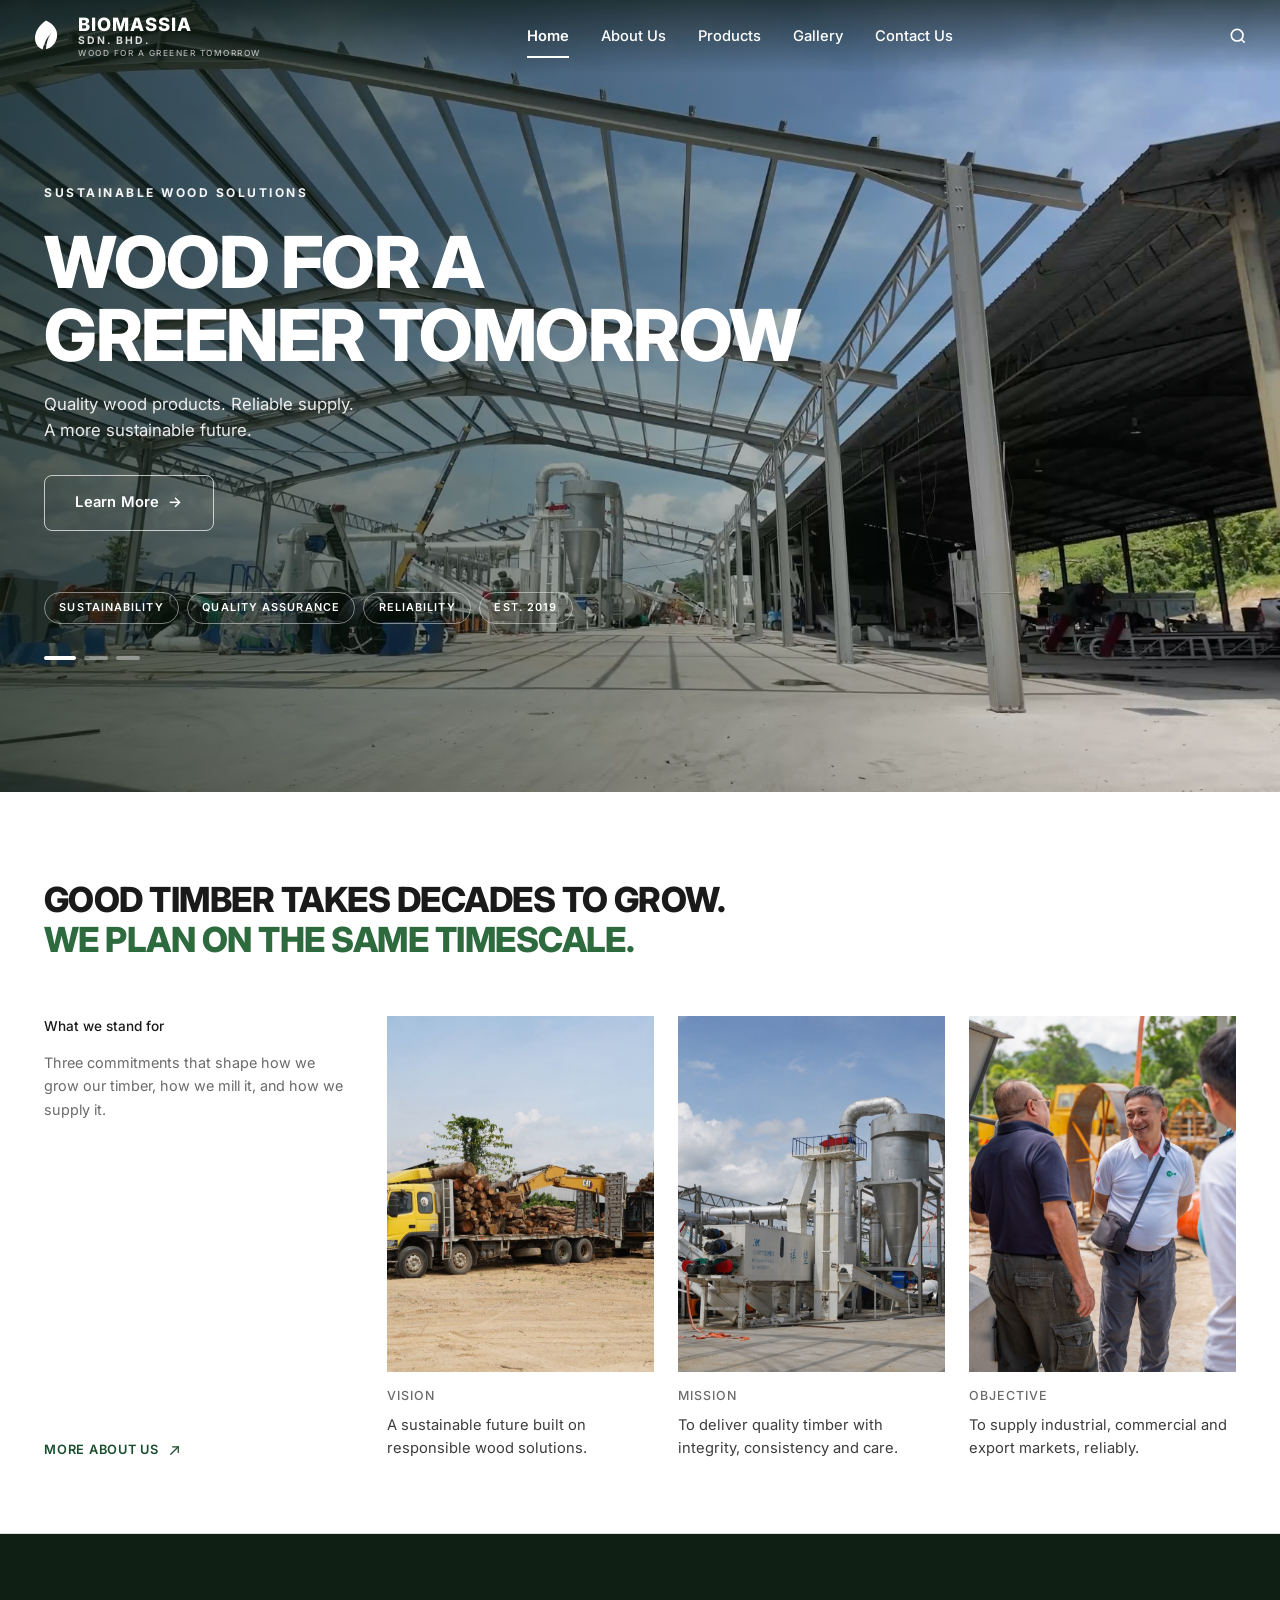
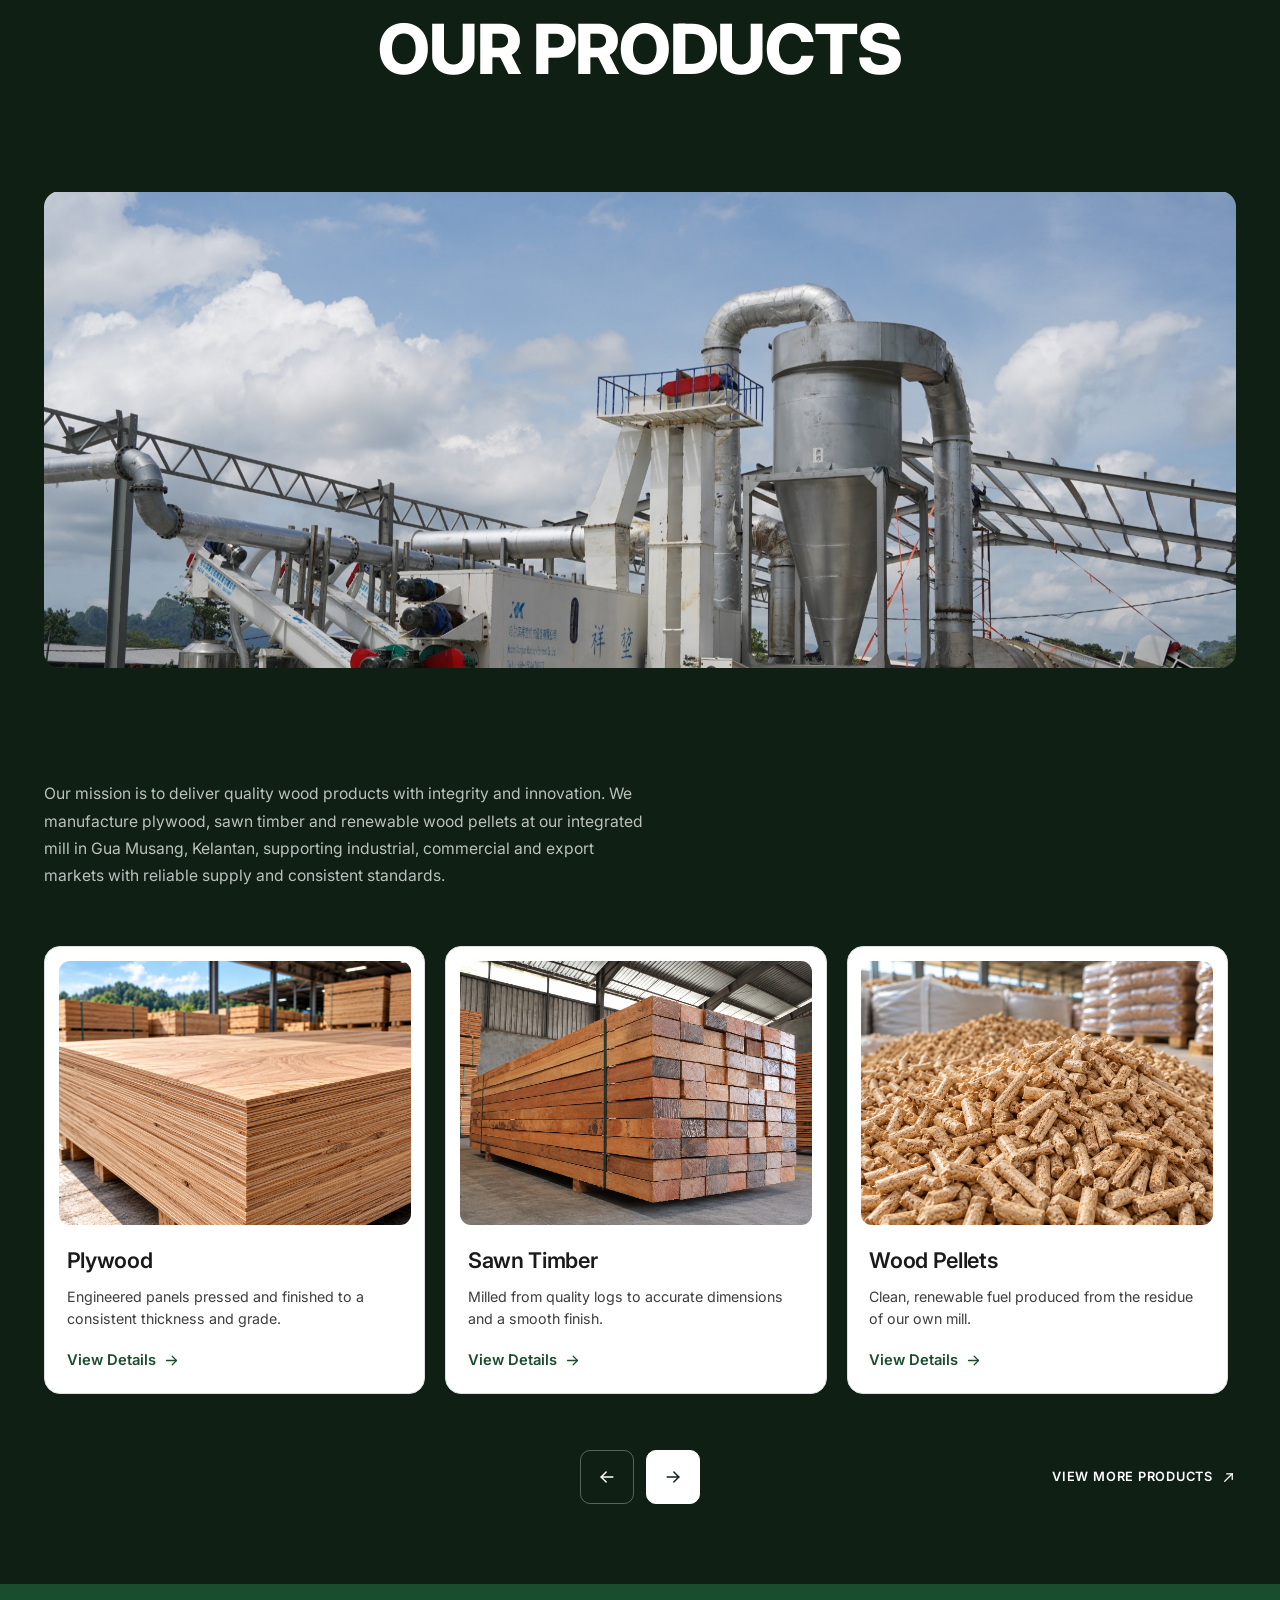
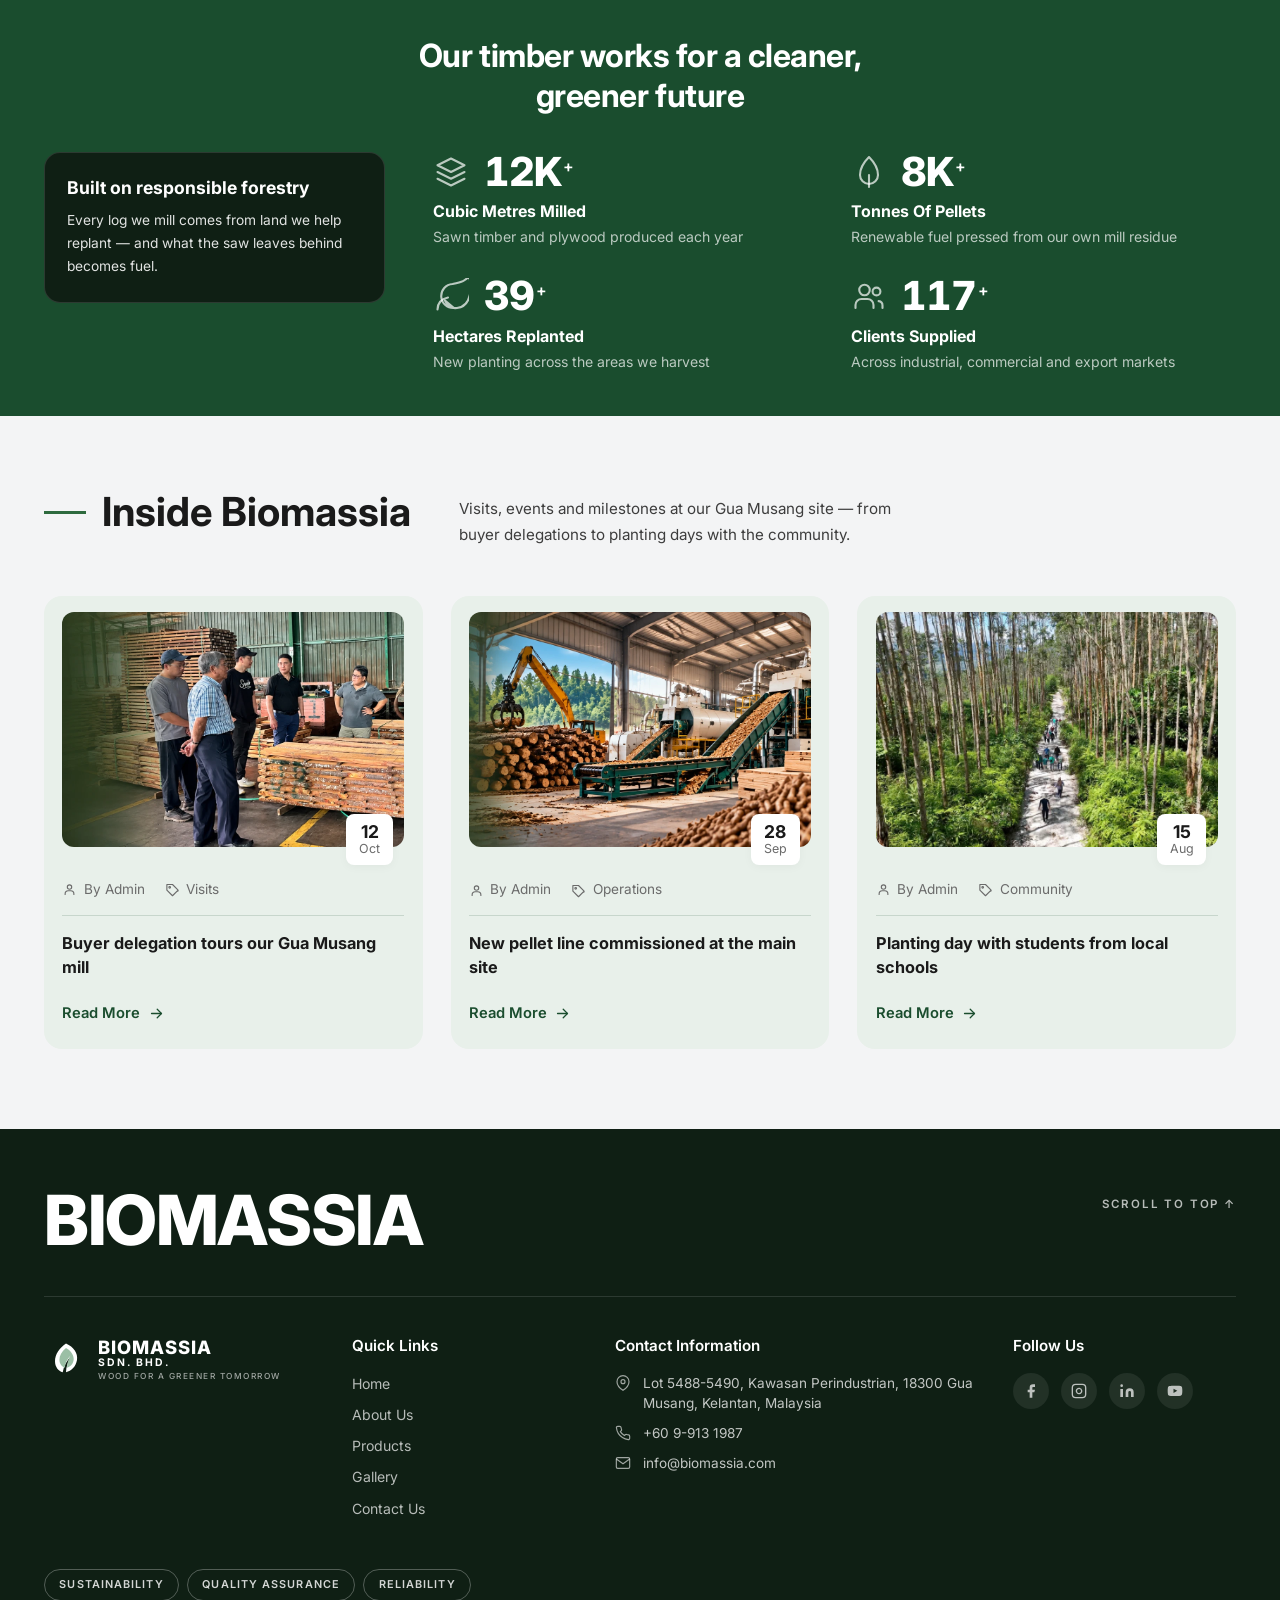
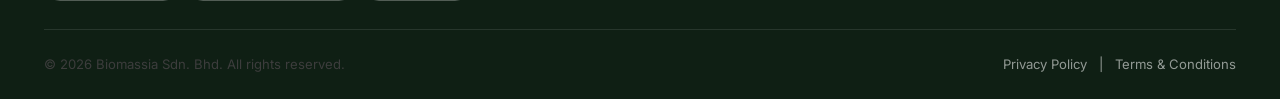
==== commit 8fa2d22e: "Dark industrial theme; real photos; rebuild interior page heroes Home page: - Products and catalog b" ====
--- a/index.html
+++ b/index.html
@@ -56,19 +56,19 @@
     <section class="hero">
         <div class="hero-bg-stack" aria-hidden="true">
             <div class="hero-bg active" data-slide="0">
-                <video class="hero-video" autoplay muted loop playsinline
+                <video class="hero-video" autoplay muted playsinline
                        preload="auto" poster="images/WoodHero-poster.jpg">
                     <source src="videos/WoodHero.mp4" type="video/mp4">
                 </video>
             </div>
             <div class="hero-bg" data-slide="1">
-                <video class="hero-video" muted loop playsinline
+                <video class="hero-video" muted playsinline
                        preload="metadata" poster="images/ManuHero-poster.jpg">
                     <source src="videos/ManuHero.mp4" type="video/mp4">
                 </video>
             </div>
             <div class="hero-bg" data-slide="2">
-                <video class="hero-video" muted loop playsinline
+                <video class="hero-video" muted playsinline
                        preload="metadata" poster="images/PartnerHero-poster.jpg">
                     <source src="videos/PartnerHero.mp4" type="video/mp4">
                 </video>
@@ -147,7 +147,7 @@
                 <div class="scard-row reveal-stagger">
                     <a href="about.html" class="scard">
                         <span class="scard-media">
-                            <span class="scard-img" style="background-image: url('images/hero.webp');"></span>
+                            <span class="scard-img" style="background-image: url('images/vision.jpg');"></span>
                             <span class="scard-overlay" aria-hidden="true">
                                 <span class="scard-name">Vision</span>
                                 <span class="scard-text">A sustainable future built on responsible wood solutions.</span>
@@ -160,7 +160,7 @@
                     </a>
                     <a href="about.html" class="scard">
                         <span class="scard-media">
-                            <span class="scard-img" style="background-image: url('images/ManuHero.webp');"></span>
+                            <span class="scard-img" style="background-image: url('images/mission.jpg');"></span>
                             <span class="scard-overlay" aria-hidden="true">
                                 <span class="scard-name">Mission</span>
                                 <span class="scard-text">To deliver quality timber with integrity, consistency and care.</span>
@@ -173,7 +173,7 @@
                     </a>
                     <a href="about.html" class="scard">
                         <span class="scard-media">
-                            <span class="scard-img" style="background-image: url('images/PartnerHero.webp');"></span>
+                            <span class="scard-img" style="background-image: url('images/objective.jpg');"></span>
                             <span class="scard-overlay" aria-hidden="true">
                                 <span class="scard-name">Objective</span>
                                 <span class="scard-text">To supply industrial, commercial and export markets, reliably.</span>
@@ -259,7 +259,7 @@
                         </span>
                     </a>
                     <a href="products.html" class="pitem">
-                        <span class="pitem-media" style="background-image: url('images/WoodHero-poster.jpg');"></span>
+                        <span class="pitem-media" style="background-image: url('images/biofuels.jpg');"></span>
                         <span class="pitem-body">
                             <span class="pitem-name">Biofuels</span>
                             <span class="pitem-desc">Biomass fuel from our timber processing, for cleaner industrial energy.</span>
@@ -303,17 +303,6 @@
                 <div class="mission-card reveal reveal-left">
                     <h3>Built on responsible forestry</h3>
                     <p>Every log we mill comes from land we help replant — and what the saw leaves behind becomes fuel.</p>
-
-                    <div class="mission-meters">
-                        <div class="meter">
-                            <div class="meter-top"><span>Sustainability</span><span>98%</span></div>
-                            <div class="meter-track"><span class="meter-fill" style="width: 98%;"></span></div>
-                        </div>
-                        <div class="meter">
-                            <div class="meter-top"><span>Responsible sourcing</span><span>100%</span></div>
-                            <div class="meter-track"><span class="meter-fill" style="width: 100%;"></span></div>
-                        </div>
-                    </div>
                 </div>
 
                 <div class="mission-stats reveal-stagger">
--- a/css/styles.css
+++ b/css/styles.css
@@ -7,17 +7,22 @@
 
 :root {
     --green-dark: #1a4d2e;
-    --green-band-top: #1f5634;
+    --band-top: #1b3a26;
     --green-mid: #2d6a3e;
     --green-light: #4a8a5e;
     --green-pale: #e8f0ea;
-    --footer-bg: #0f1f14;
+    /* Dark industrial surface, shared by the footer and the product/mission
+       block. --on-ink pairs are the text levels that sit on it. */
+    --ink: #0f1f14;
+    --on-ink: rgba(255, 255, 255, 0.72);
+    --on-ink-dim: rgba(255, 255, 255, 0.55);
+    --footer-bg: var(--ink);
     --text-dark: #1a1a1a;
     --text-mid: #3d3d3d;
     --text-light: #6b6b6b;
     --bg-white: #ffffff;
-    --bg-cream: #faf9f5;
-    --border: #e4e2dc;
+    --bg-cream: #f3f4f5;
+    --border: #dcdfe3;
 
     --font-sans: 'Inter', -apple-system, BlinkMacSystemFont, 'Segoe UI', Roboto, sans-serif;
     --font-script: 'Caveat', cursive;
@@ -122,9 +127,10 @@
     color: #fff;
     white-space: nowrap;
 }
+/* Sits on the dark products band */
 .pill-dark {
-    border-color: rgba(26, 77, 46, 0.3);
-    color: var(--green-dark);
+    border-color: rgba(255, 255, 255, 0.28);
+    color: #fff;
 }
 
 /* ---------- Oversized text link ---------- */
@@ -723,13 +729,36 @@
 /* ================================================================
    ABOUT PAGE
    ================================================================ */
+/* The photo dissolves into the page and carries the page title plus its
+   intro copy as one block, sitting below the faces in the hero photo. */
 .page-hero {
     position: relative;
-    min-height: 62vh;
-    display: flex;
-    align-items: center;
+    min-height: 72vh;
+    display: flex;
+    align-items: flex-end;
     overflow: hidden;
     color: #fff;
+}
+/* Each page fades to whatever section follows it, so the join is seamless.
+   Explicit rgba rather than `transparent`, which composites through black in
+   some browsers and leaves a grey band mid-gradient. */
+.page-hero--about    { --hero-fade-0: rgba(255, 255, 255, 0); --hero-fade-1: var(--bg-white); }
+.page-hero--products,
+.page-hero--gallery,
+.page-hero--contact  { --hero-fade-0: rgba(243, 244, 245, 0); --hero-fade-1: var(--bg-cream); }
+
+.page-hero::after {
+    content: '';
+    position: absolute;
+    inset: auto 0 -1px 0;
+    /* above the photo and its tint, below .page-hero-inner (z-index 2) */
+    z-index: 1;
+    height: 9%;
+    pointer-events: none;
+    background: linear-gradient(180deg,
+        var(--hero-fade-0) 0%,
+        var(--hero-fade-1) 86%,
+        var(--hero-fade-1) 100%);
 }
 .page-hero-bg,
 .page-hero-overlay {
@@ -740,29 +769,63 @@
     background-size: cover;
     background-position: center;
 }
-/* Each page supplies its own hero image through a modifier */
-.page-hero--about .page-hero-bg { background-image: url('../images/AboutHero.webp'); }
-.page-hero--products .page-hero-bg { background-image: url('../images/hero.webp'); }
-.page-hero--gallery .page-hero-bg { background-image: url('../images/PartnerHero.webp'); }
-.page-hero--contact .page-hero-bg { background-image: url('../images/ManuHero.webp'); }
+/* One shared photo, so the four heroes are identical. Temporary — each page
+   can take its own again by splitting this back into four rules. */
+.page-hero--about .page-hero-bg,
+.page-hero--products .page-hero-bg,
+.page-hero--gallery .page-hero-bg,
+.page-hero--contact .page-hero-bg {
+    background-image: url('../images/team-hero.jpg');
+}
+/* Flat, not left-weighted: the old ramp existed to carry a left-aligned
+   title, and with the title centred it just bleached the left edge. */
 .page-hero-overlay {
-    background: linear-gradient(90deg,
-        rgba(10, 25, 15, 0.78) 0%,
-        rgba(10, 25, 15, 0.5) 45%,
-        rgba(10, 25, 15, 0.2) 100%);
+    background: rgba(10, 25, 15, 0.45);
 }
 .page-hero-inner {
     position: relative;
     z-index: 2;
     padding-top: 7rem;
-    padding-bottom: 9rem;
+    padding-bottom: 4rem;
+    text-align: center;
 }
 .page-hero-title {
+    max-width: 18ch;
+    margin: 0 auto;
     color: #fff;
     font-size: clamp(2.4rem, 6vw, 4.4rem);
     font-weight: 800;
     line-height: 1.05;
     letter-spacing: -0.02em;
+    /* the photo is bright behind the type, so the tint alone will not carry it */
+    text-shadow: 0 2px 20px rgba(8, 18, 12, 0.55);
+}
+
+/* Intro copy, lifted out of the old green band and onto the photo. Spacing is
+   deliberately tight: it has to sit between the faces above and the fade below. */
+.hero-copy {
+    margin-top: 1rem;
+    text-shadow: 0 2px 16px rgba(8, 18, 12, 0.5);
+}
+.hero-copy .kicker.light {
+    margin-bottom: 0.75rem;
+    color: rgba(255, 255, 255, 0.75);
+}
+.hero-copy .page-intro-title {
+    max-width: 22ch;
+    margin: 0 auto 0.7rem;
+    color: #fff;
+    font-size: clamp(1.3rem, 2.4vw, 1.9rem);
+    font-weight: 800;
+    line-height: 1.18;
+    letter-spacing: -0.02em;
+}
+.hero-copy .page-intro-sub {
+    max-width: 54ch;
+    margin: 0 auto;
+    color: rgba(255, 255, 255, 0.88);
+    font-size: 0.92rem;
+    line-height: 1.7;
 }
 
 /* The sweep that carries the hero into the mission band below */
@@ -776,11 +839,11 @@
     height: clamp(70px, 9vw, 140px);
     display: block;
 }
-.page-curve path { fill: var(--green-band-top); }
+.page-curve path { fill: var(--band-top); }
 
 .page-intro {
     padding: 1.5rem 0 5rem;
-    background: linear-gradient(180deg, var(--green-band-top) 0%, var(--green-dark) 100%);
+    background: linear-gradient(180deg, var(--band-top) 0%, var(--ink) 100%);
     color: #fff;
     text-align: center;
 }
@@ -1675,7 +1738,7 @@
 /* ================================================================
    STATEMENT + STAGGERED CARDS
    ================================================================ */
-.statement-section { padding: 5.5rem 0 4.5rem; background: #fff; }
+.statement-section { padding: 5.5rem 0 4.5rem; background: #fff; border-bottom: 1px solid var(--border); }
 .statement-head {
     font-size: clamp(1.35rem, 2.7vw, 2.55rem);
     font-weight: 800;
@@ -1825,11 +1888,11 @@
    ================================================================ */
 /* Cream band marks where the products section starts, so the boundary with the
    statement section above reads as deliberate rather than as a gap. */
-.bigtitle-section { padding: 4rem 0 2.5rem; background: var(--bg-cream); overflow: hidden; }
+.bigtitle-section { padding: 5rem 0 3.5rem; background: var(--ink); overflow: hidden; }
 .bigtitle-section .display-xl {
     text-align: center;
     margin-bottom: 2rem;
-    color: var(--green-dark);
+    color: #fff;
 }
 
 .products-meta {
@@ -1847,14 +1910,14 @@
     line-height: 1.65;
     letter-spacing: 0.05em;
     text-transform: uppercase;
-    color: var(--text-light);
+    color: var(--on-ink);
 }
 .products-pills { flex-wrap: nowrap; }
 .meta-icon {
     width: 26px;
     height: 26px;
     flex-shrink: 0;
-    color: var(--text-light);
+    color: var(--on-ink-dim);
     margin-right: 0.15rem;
 }
 .meta-icon svg { width: 100%; height: 100%; }
@@ -1865,20 +1928,23 @@
     display: inline-flex;
     align-items: center;
     justify-content: center;
-    border: 1px solid rgba(26, 77, 46, 0.3);
+    border: 1px solid rgba(255, 255, 255, 0.28);
     border-radius: 50%;
-    color: var(--green-dark);
+    color: #fff;
     transition: background var(--t), color var(--t), border-color var(--t);
 }
 .meta-arrow svg { width: 16px; height: 16px; }
 .meta-arrow:hover {
-    background: var(--green-mid);
-    border-color: var(--green-mid);
-    color: #fff;
+    background: #fff;
+    border-color: #fff;
+    color: var(--ink);
 }
 .fullbleed-media {
     position: relative;
-    height: clamp(200px, 26vw, 340px);
+    /* Ratio rather than a height: the band then stays proportionally correct
+       at every width, and shows ~78% of the photo instead of ~56%. */
+    aspect-ratio: 5 / 2;
+    min-height: 200px;
     border-radius: 16px;
     overflow: hidden;
 }
@@ -1890,22 +1956,22 @@
     right: 0;
     top: -15%;
     height: 130%;
-    /* Source is sky-heavy, so the crop sits low to favour the plantation */
-    background-image: url('../images/plantationview.jpg');
+    background-image: url('../images/plant-wide.jpg');
     background-size: cover;
-    background-position: center 88%;
+    background-position: center;
     will-change: transform;
 }
 
 /* ================================================================
    CATALOG (categories + mission + cards + oversized link)
    ================================================================ */
-.catalog-section { padding: 4rem 0 5rem; background: var(--bg-cream); }
+.catalog-section { padding: 3.5rem 0 5rem; background: var(--ink); }
 .catalog-top { margin-bottom: 3rem; }
 .cat-mission {
     font-size: 0.98rem;
     line-height: 1.75;
     max-width: 60ch;
+    color: var(--on-ink);
 }
 
 /* Product carousel — upright cards: photo, name, blurb, link */
@@ -1918,7 +1984,7 @@
     scrollbar-width: none;
     -ms-overflow-style: none;
     /* room for the hover lift and the card shadow */
-    padding: 0.5rem 0.25rem 1.75rem;
+    padding: 0.5rem 0.25rem 2.25rem;
 }
 .pcar-track::-webkit-scrollbar { display: none; }
 
@@ -2004,7 +2070,7 @@
     display: inline-flex;
     align-items: center;
     gap: 0.5rem;
-    color: var(--green-dark);
+    color: #fff;
     font-size: 0.8rem;
     font-weight: 600;
     letter-spacing: 0.06em;
@@ -2015,7 +2081,7 @@
     height: 15px;
     transition: transform var(--t);
 }
-.pcar-more:hover { color: var(--green-mid); }
+.pcar-more:hover { color: rgba(255, 255, 255, 0.75); }
 .pcar-more:hover svg { transform: translate(3px, -3px); }
 
 .pcar-nav {
@@ -2030,24 +2096,24 @@
     display: inline-flex;
     align-items: center;
     justify-content: center;
-    border: 1px solid var(--border);
+    border: 1px solid rgba(255, 255, 255, 0.3);
     border-radius: 10px;
-    background: #fff;
-    color: var(--text-dark);
+    background: transparent;
+    color: #fff;
     cursor: pointer;
     transition: background var(--t), color var(--t), border-color var(--t), opacity var(--t);
 }
 .pcar-btn svg { width: 20px; height: 20px; }
-.pcar-btn:hover:not(:disabled) { border-color: var(--green-mid); color: var(--green-mid); }
+.pcar-btn:hover:not(:disabled) { border-color: #fff; color: #fff; background: rgba(255, 255, 255, 0.08); }
 .pcar-btn-solid {
-    background: var(--green-dark);
-    border-color: var(--green-dark);
-    color: #fff;
+    background: #fff;
+    border-color: #fff;
+    color: var(--ink);
 }
 .pcar-btn-solid:hover:not(:disabled) {
-    background: var(--green-mid);
-    border-color: var(--green-mid);
-    color: #fff;
+    background: rgba(255, 255, 255, 0.85);
+    border-color: rgba(255, 255, 255, 0.85);
+    color: var(--ink);
 }
 .pcar-btn:disabled { opacity: 0.35; cursor: default; }
 
@@ -2055,16 +2121,16 @@
    MISSION BAND (dark)
    ================================================================ */
 .mission-section {
-    padding: 5.5rem 0 3rem;
+    padding: 3.25rem 0 2.75rem;
     background: var(--green-dark);
     color: #fff;
 }
 .mission-head {
-    max-width: 22ch;
-    margin: 0 auto 3.5rem;
+    max-width: 24ch;
+    margin: 0 auto 2.25rem;
     text-align: center;
     color: #fff;
-    font-size: clamp(1.5rem, 3vw, 2.4rem);
+    font-size: clamp(1.35rem, 2.5vw, 2rem);
     font-weight: 700;
     line-height: 1.25;
     letter-spacing: -0.015em;
@@ -2072,61 +2138,40 @@
 
 .mission-grid {
     display: grid;
-    grid-template-columns: 1fr 1.7fr;
+    grid-template-columns: 0.85fr 2fr;
     gap: 3rem;
     align-items: start;
 }
 
+/* A lifted panel rather than a highlight: the stats beside it are the
+   content that should carry the most weight. */
 .mission-card {
-    background: linear-gradient(160deg, #4a8a5e 0%, #2d6a3e 100%);
-    border-radius: 18px;
-    padding: 2rem 1.75rem;
+    /* Reads as an inset well against the lighter band. Separating by
+       lightness rather than hue keeps it legible in greyscale too. */
+    background: var(--ink);
+    border: 1px solid rgba(255, 255, 255, 0.12);
+    border-radius: 16px;
+    padding: 1.5rem 1.4rem;
 }
 .mission-card h3 {
     color: #fff;
-    font-size: 1.3rem;
+    font-size: 1.1rem;
     line-height: 1.3;
-    margin-bottom: 0.75rem;
+    margin-bottom: 0.6rem;
 }
 .mission-card > p {
-    color: rgba(255, 255, 255, 0.8);
-    font-size: 0.92rem;
-    line-height: 1.6;
-    margin-bottom: 1.75rem;
-}
-
-.mission-meters {
-    display: grid;
-    gap: 1.25rem;
-    padding-top: 1.5rem;
-    border-top: 1px dashed rgba(255, 255, 255, 0.35);
-}
-.meter-top {
-    display: flex;
-    justify-content: space-between;
-    gap: 1rem;
-    margin-bottom: 0.5rem;
-    font-size: 0.88rem;
-    font-weight: 600;
-    color: #fff;
-}
-.meter-track {
-    height: 8px;
-    border-radius: 999px;
-    background: rgba(255, 255, 255, 0.22);
-    overflow: hidden;
-}
-.meter-fill {
-    display: block;
-    height: 100%;
-    border-radius: 999px;
-    background: var(--green-pale);
+    margin: 0;
+    /* brighter than --on-ink: the lifted card raises the background under it,
+       which costs this paragraph its AA margin at 0.72 */
+    color: rgba(255, 255, 255, 0.88);
+    font-size: 0.86rem;
+    line-height: 1.65;
 }
 
 .mission-stats {
     display: grid;
     grid-template-columns: repeat(2, 1fr);
-    gap: 2.25rem 2rem;
+    gap: 1.75rem 2rem;
 }
 .mstat-top {
     display: flex;
@@ -2366,19 +2411,6 @@
         transform: none;
         transition: none;
     }
-}
-
-/* Meters grow from the left as their card arrives. scaleX rather than width,
-   so the inline percentage stays the single source of truth. */
-.js-reveal .reveal .meter-fill {
-    transform: scaleX(0);
-    transform-origin: left center;
-    transition: transform 1.1s cubic-bezier(0.22, 0.61, 0.36, 1);
-}
-.js-reveal .reveal.is-visible .meter-fill { transform: none; }
-
-@media (prefers-reduced-motion: reduce) {
-    .js-reveal .reveal .meter-fill { transform: none; transition: none; }
 }
 
 /* Card variant: the motion sits on the inner media, not the card itself, so it
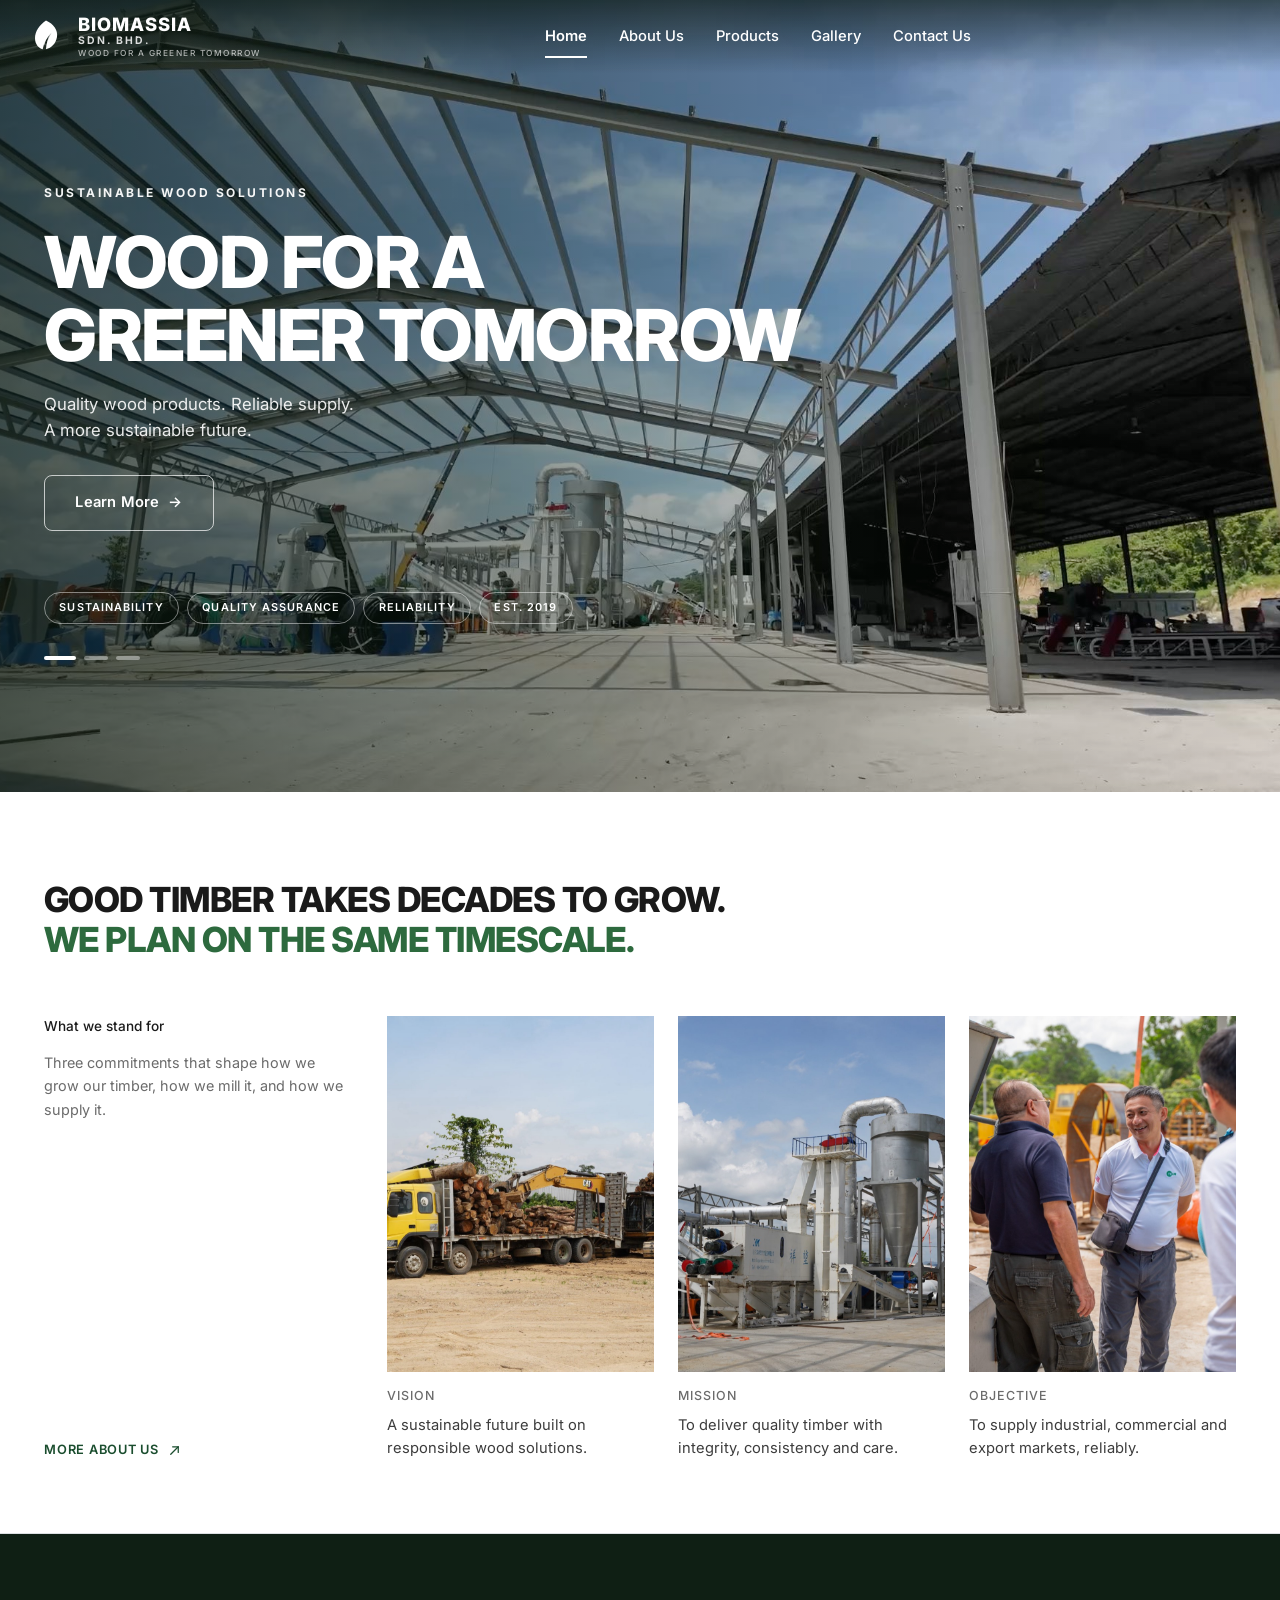
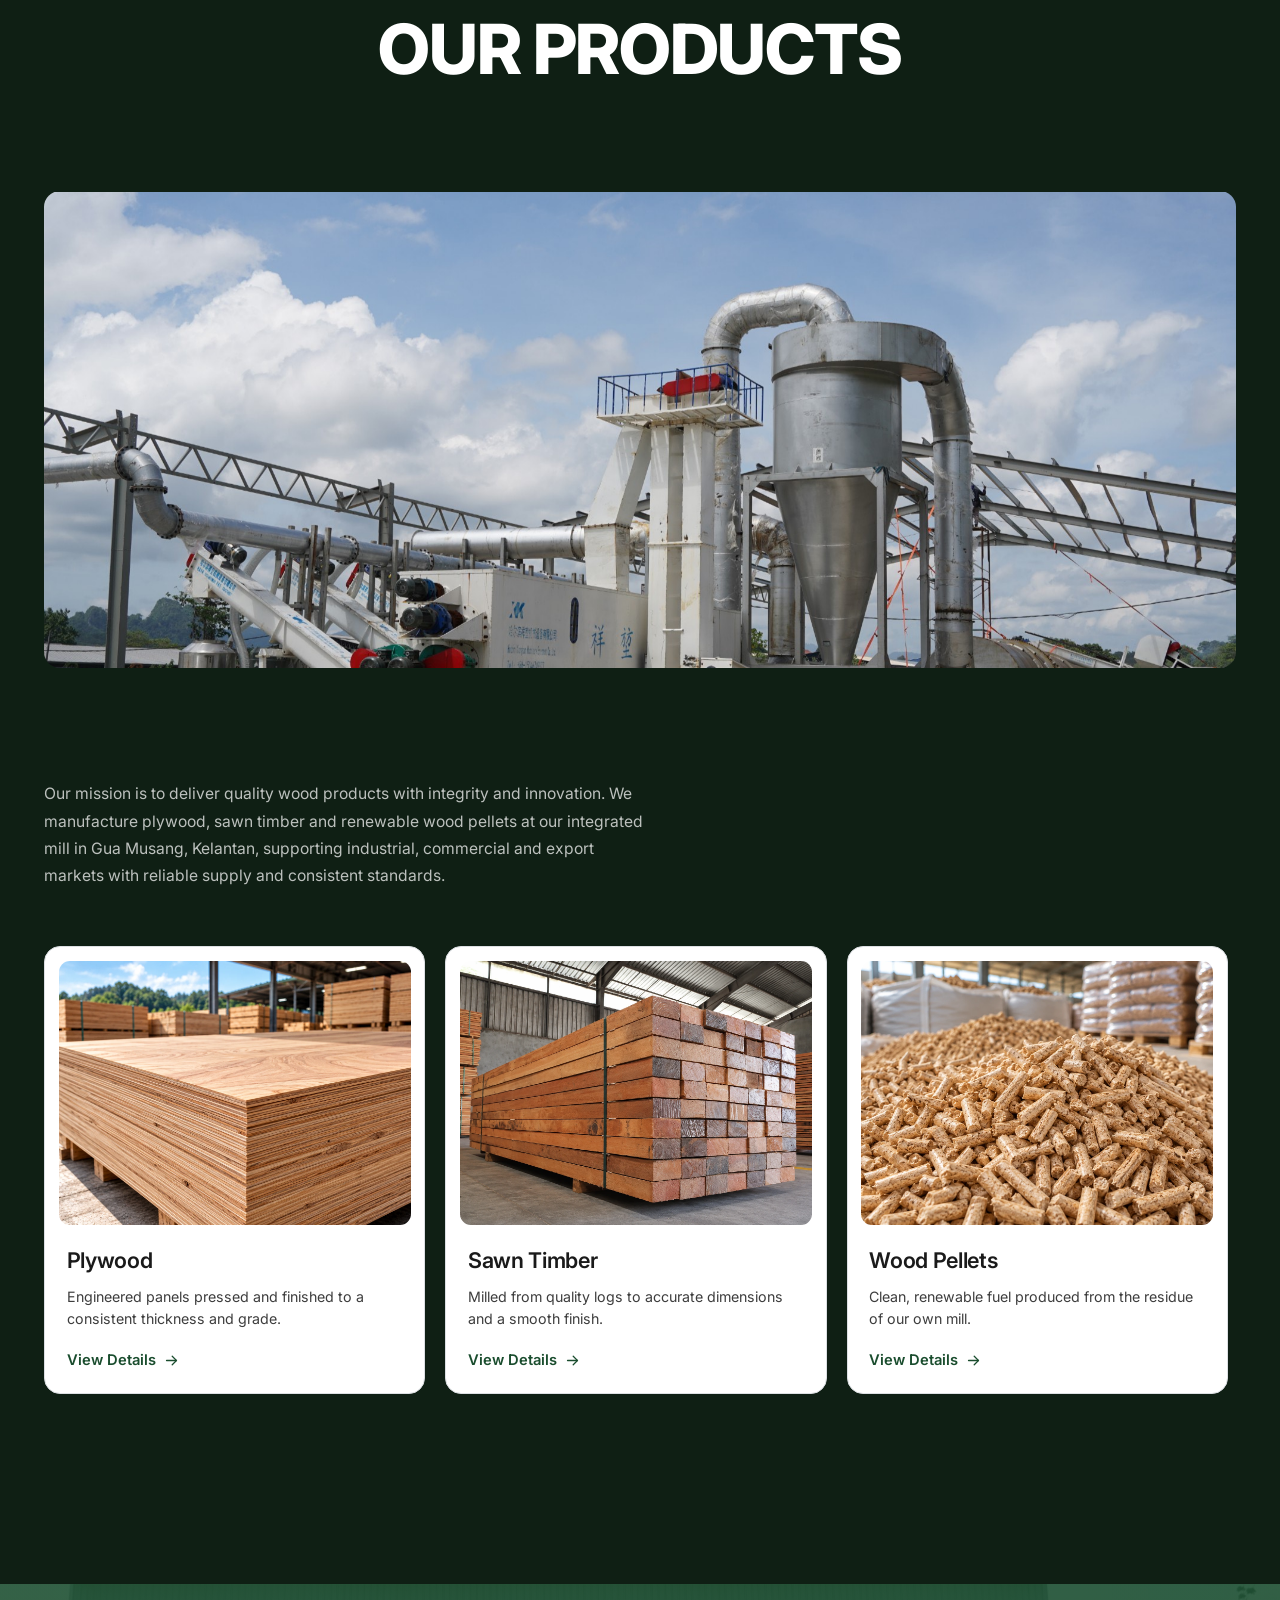
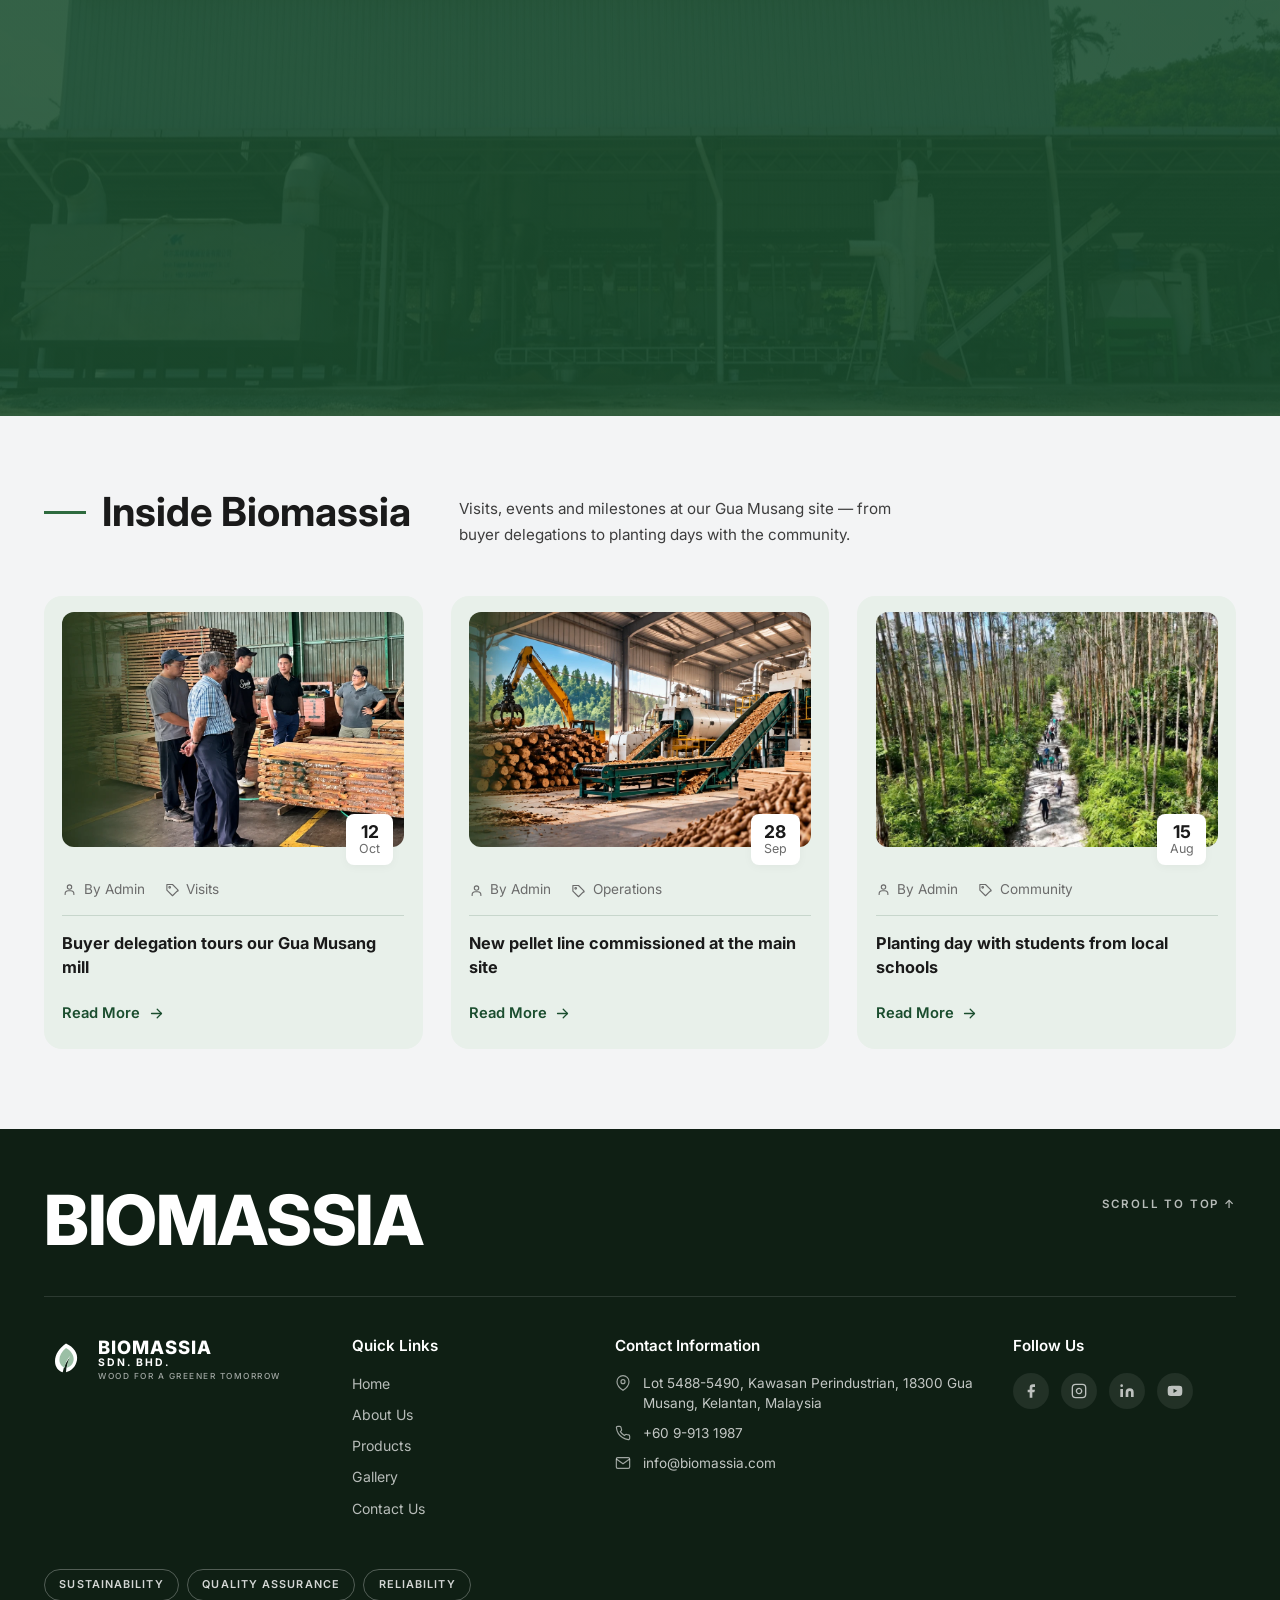
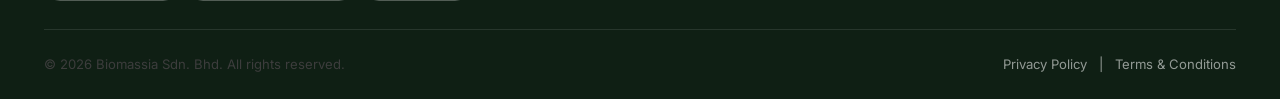
==== commit 41ca48e2: "Real site photography; per-page heroes; nav and button cleanup Photos: - Each interior page gets its" ====
--- a/index.html
+++ b/index.html
@@ -39,12 +39,6 @@
             </nav>
 
             <div class="nav-actions">
-                <button class="icon-btn" aria-label="Search">
-                    <svg viewBox="0 0 24 24" fill="none" stroke="currentColor" stroke-width="2">
-                        <circle cx="11" cy="11" r="7"></circle>
-                        <path d="M20 20l-3.5-3.5"></path>
-                    </svg>
-                </button>
                 <button class="nav-toggle" id="navToggle" aria-label="Open menu">
                     <span></span><span></span><span></span>
                 </button>
--- a/css/styles.css
+++ b/css/styles.css
@@ -252,6 +252,23 @@
 
 /* Crisp outline on dark imagery — fills white on hover.
    No backdrop-filter: it is costly to composite over playing video. */
+/* Light-background twin of .btn-line: outline that fills on hover. */
+.btn-outline {
+    background: transparent;
+    color: var(--green-dark);
+    border-color: rgba(26, 77, 46, 0.45);
+    box-shadow: none;
+}
+.btn-outline::before { opacity: 0; }
+.btn-outline:hover {
+    background: var(--green-dark);
+    border-color: var(--green-dark);
+    color: #fff;
+    transform: translateY(-2px);
+    box-shadow: none;
+}
+.btn-outline:active { transform: translateY(0); }
+
 .btn-line {
     background: transparent;
     color: #fff;
@@ -733,7 +750,7 @@
    intro copy as one block, sitting below the faces in the hero photo. */
 .page-hero {
     position: relative;
-    min-height: 72vh;
+    min-height: 78vh;
     display: flex;
     align-items: flex-end;
     overflow: hidden;
@@ -753,7 +770,9 @@
     inset: auto 0 -1px 0;
     /* above the photo and its tint, below .page-hero-inner (z-index 2) */
     z-index: 1;
-    height: 9%;
+    /* Fixed, not a percentage: as a share of the hero it grew with the
+       viewport and started swallowing the copy on tall screens. */
+    height: 80px;
     pointer-events: none;
     background: linear-gradient(180deg,
         var(--hero-fade-0) 0%,
@@ -771,11 +790,20 @@
 }
 /* One shared photo, so the four heroes are identical. Temporary — each page
    can take its own again by splitting this back into four rules. */
-.page-hero--about .page-hero-bg,
-.page-hero--products .page-hero-bg,
-.page-hero--gallery .page-hero-bg,
+.page-hero--about .page-hero-bg {
+    background-image: url('../images/HeroUs.jpg');
+}
+/* Contact takes its own shot of the pellet plant. */
 .page-hero--contact .page-hero-bg {
-    background-image: url('../images/team-hero.jpg');
+    background-image: url('../images/HeroContact.jpg');
+}
+/* Gallery takes its own shot of the mill floor. */
+.page-hero--gallery .page-hero-bg {
+    background-image: url('../images/HeroGallery.jpg');
+}
+/* Products takes its own shot of the yard. */
+.page-hero--products .page-hero-bg {
+    background-image: url('../images/HeroProduct.jpg');
 }
 /* Flat, not left-weighted: the old ramp existed to carry a left-aligned
    title, and with the title centred it just bleached the left edge. */
@@ -786,7 +814,7 @@
     position: relative;
     z-index: 2;
     padding-top: 7rem;
-    padding-bottom: 4rem;
+    padding-bottom: 3.5rem;
     text-align: center;
 }
 .page-hero-title {
@@ -946,7 +974,8 @@
     display: grid;
     grid-template-columns: 1fr 1.05fr;
     gap: 3.5rem;
-    align-items: start;
+    /* stretch, so the form's card reaches the same bottom edge as the map */
+    align-items: stretch;
 }
 
 .contact-aside .kicker { margin-bottom: 0.7rem; }
@@ -1025,7 +1054,11 @@
 }
 
 /* ---- form card ---- */
+/* The aside runs taller than the form, so the form stretches to match and
+   the slack goes into the message box rather than leaving the card part empty. */
 .cform {
+    display: flex;
+    flex-direction: column;
     padding: 2rem;
     background: var(--bg-white);
     border: 1px solid var(--border);
@@ -1061,6 +1094,12 @@
     min-height: 130px;
     resize: vertical;
 }
+.cfield:has(textarea) {
+    display: flex;
+    flex-direction: column;
+    flex: 1;
+}
+.cfield:has(textarea) textarea { flex: 1; }
 .cfield input::placeholder,
 .cfield textarea::placeholder { color: var(--text-light); }
 
@@ -1831,10 +1870,17 @@
     .scard-overlay .scard-name { display: block; margin-bottom: 0.45rem; }
     .scard-overlay .scard-text { margin-top: 0; }
 
-    .scard-below { transition: opacity 0.3s ease; }
+    /* Coming back, wait for the overlay to clear the image before fading in,
+       so the two copies are never both on screen at once. */
+    .scard-below { transition: opacity 0.18s ease 0.2s; }
 
     .scard:hover .scard-overlay { transform: translateY(0); }
-    .scard:hover .scard-below { opacity: 0; }
+    .scard:hover .scard-below {
+        /* Going out, leave immediately rather than cross-fading with the
+           overlay as it slides up — that overlap showed the line twice. */
+        transition: opacity 0.12s ease;
+        opacity: 0;
+    }
 }
 
 @media (prefers-reduced-motion: reduce) {
@@ -2122,7 +2168,13 @@
    ================================================================ */
 .mission-section {
     padding: 3.25rem 0 2.75rem;
-    background: var(--green-dark);
+    /* Photo behind a heavy green veil. 0.88 is about the limit: .mstat-desc
+       is only 70% white, so letting more image through drops it under AA. */
+    background-image:
+        linear-gradient(rgba(26, 77, 46, 0.88), rgba(26, 77, 46, 0.88)),
+        url('../images/MissionBg.jpg');
+    background-size: cover;
+    background-position: center;
     color: #fff;
 }
 .mission-head {
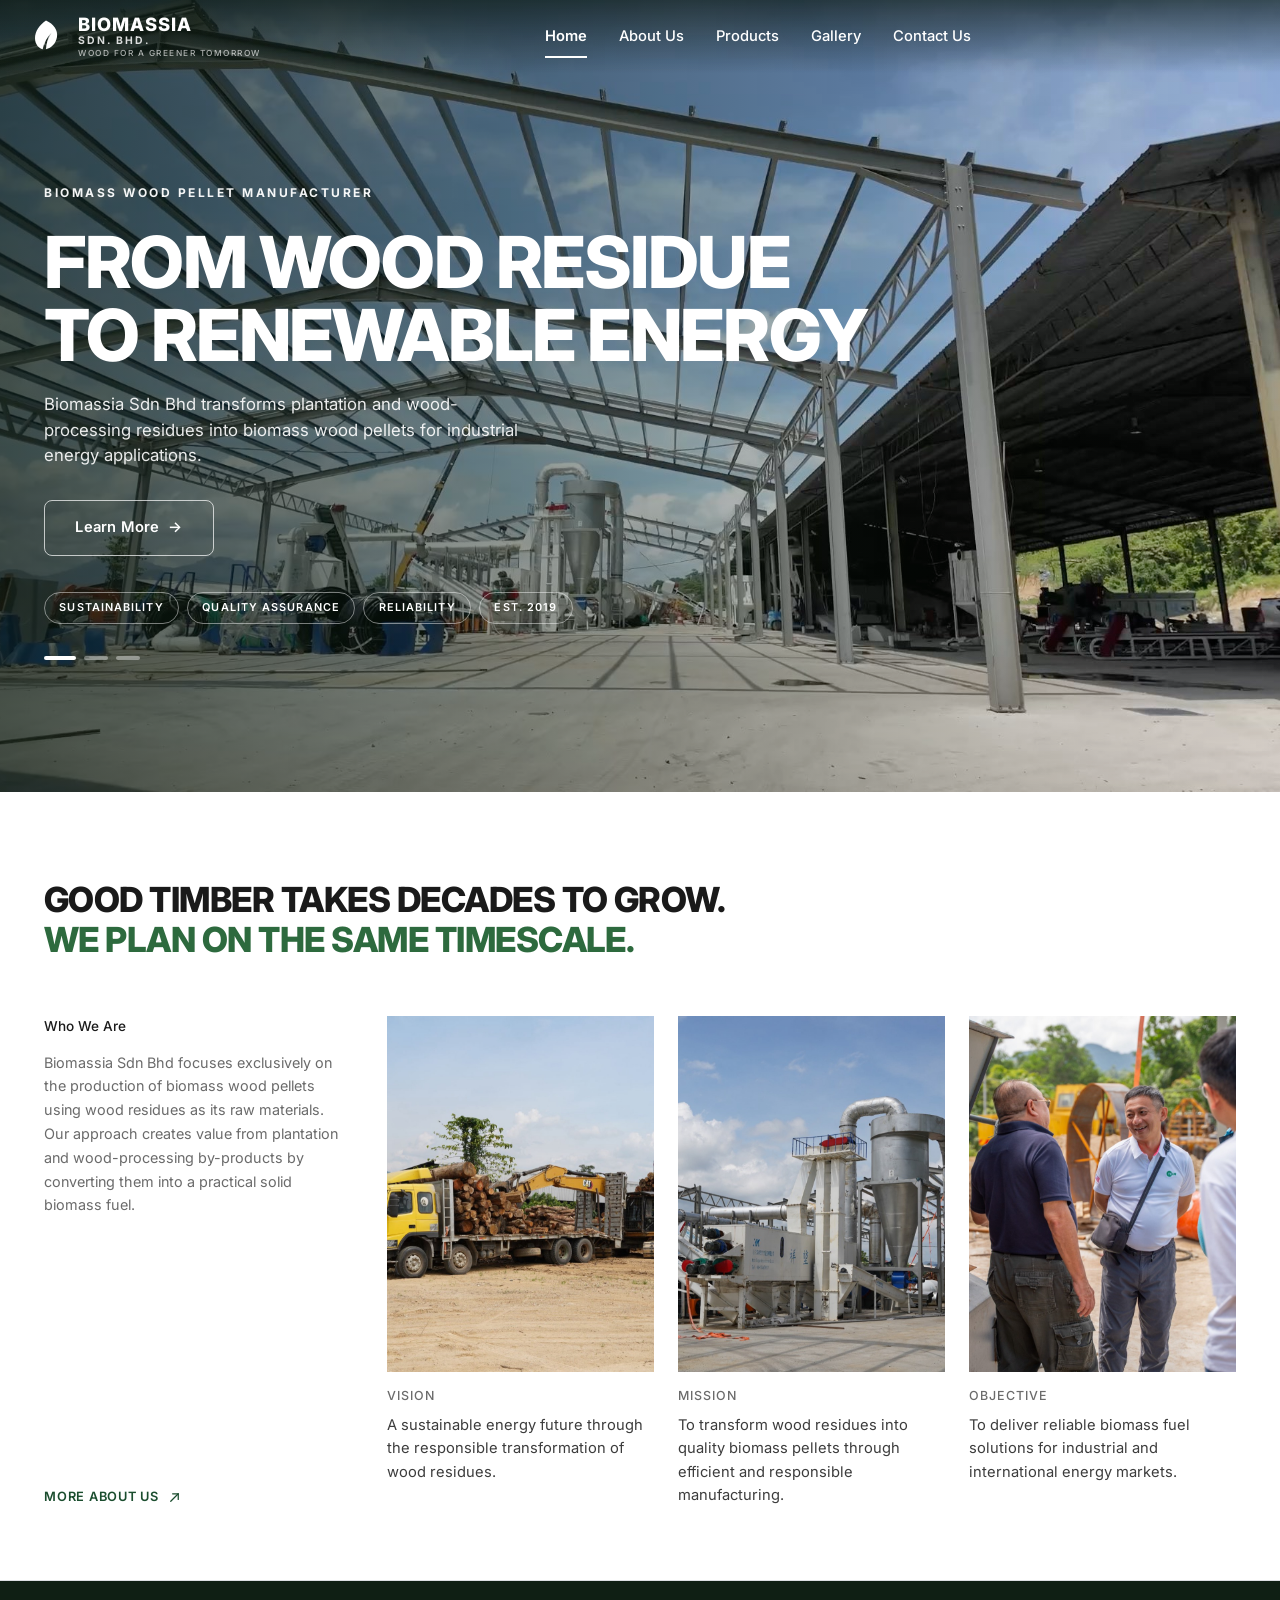
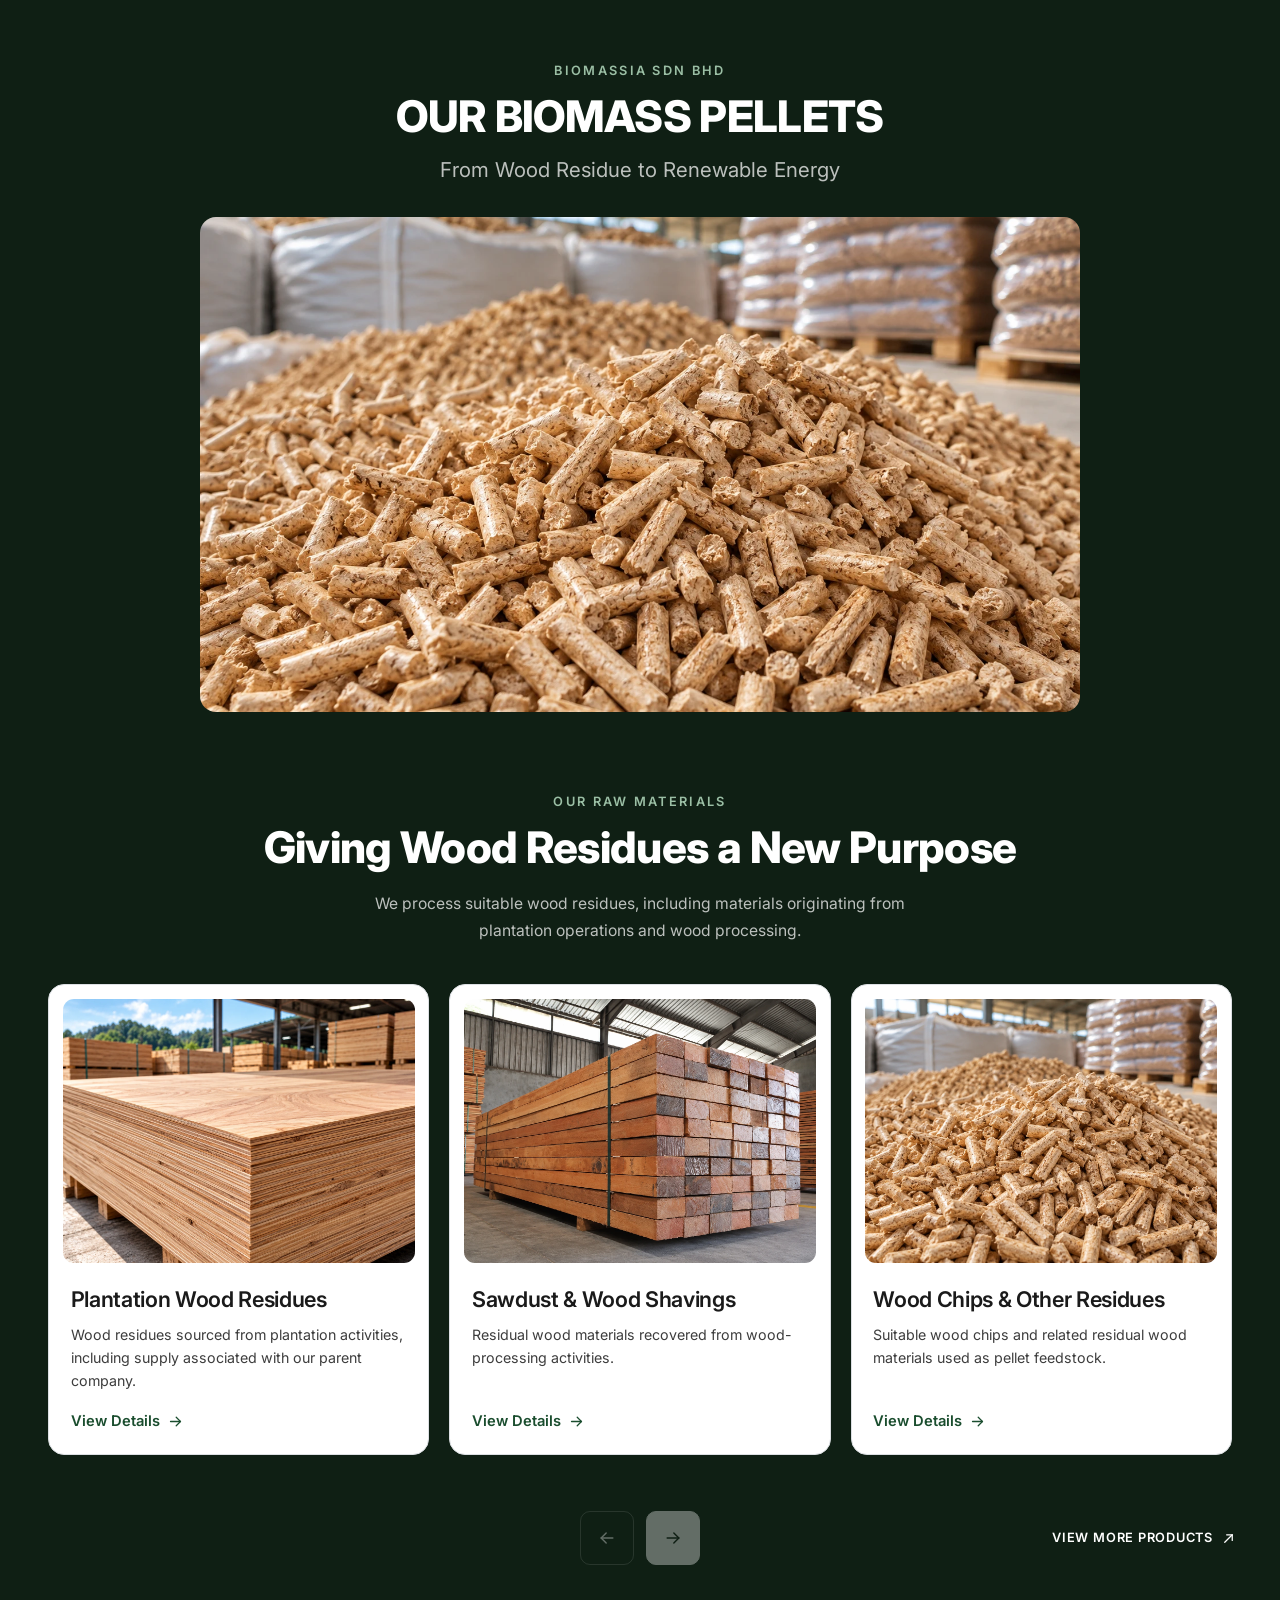
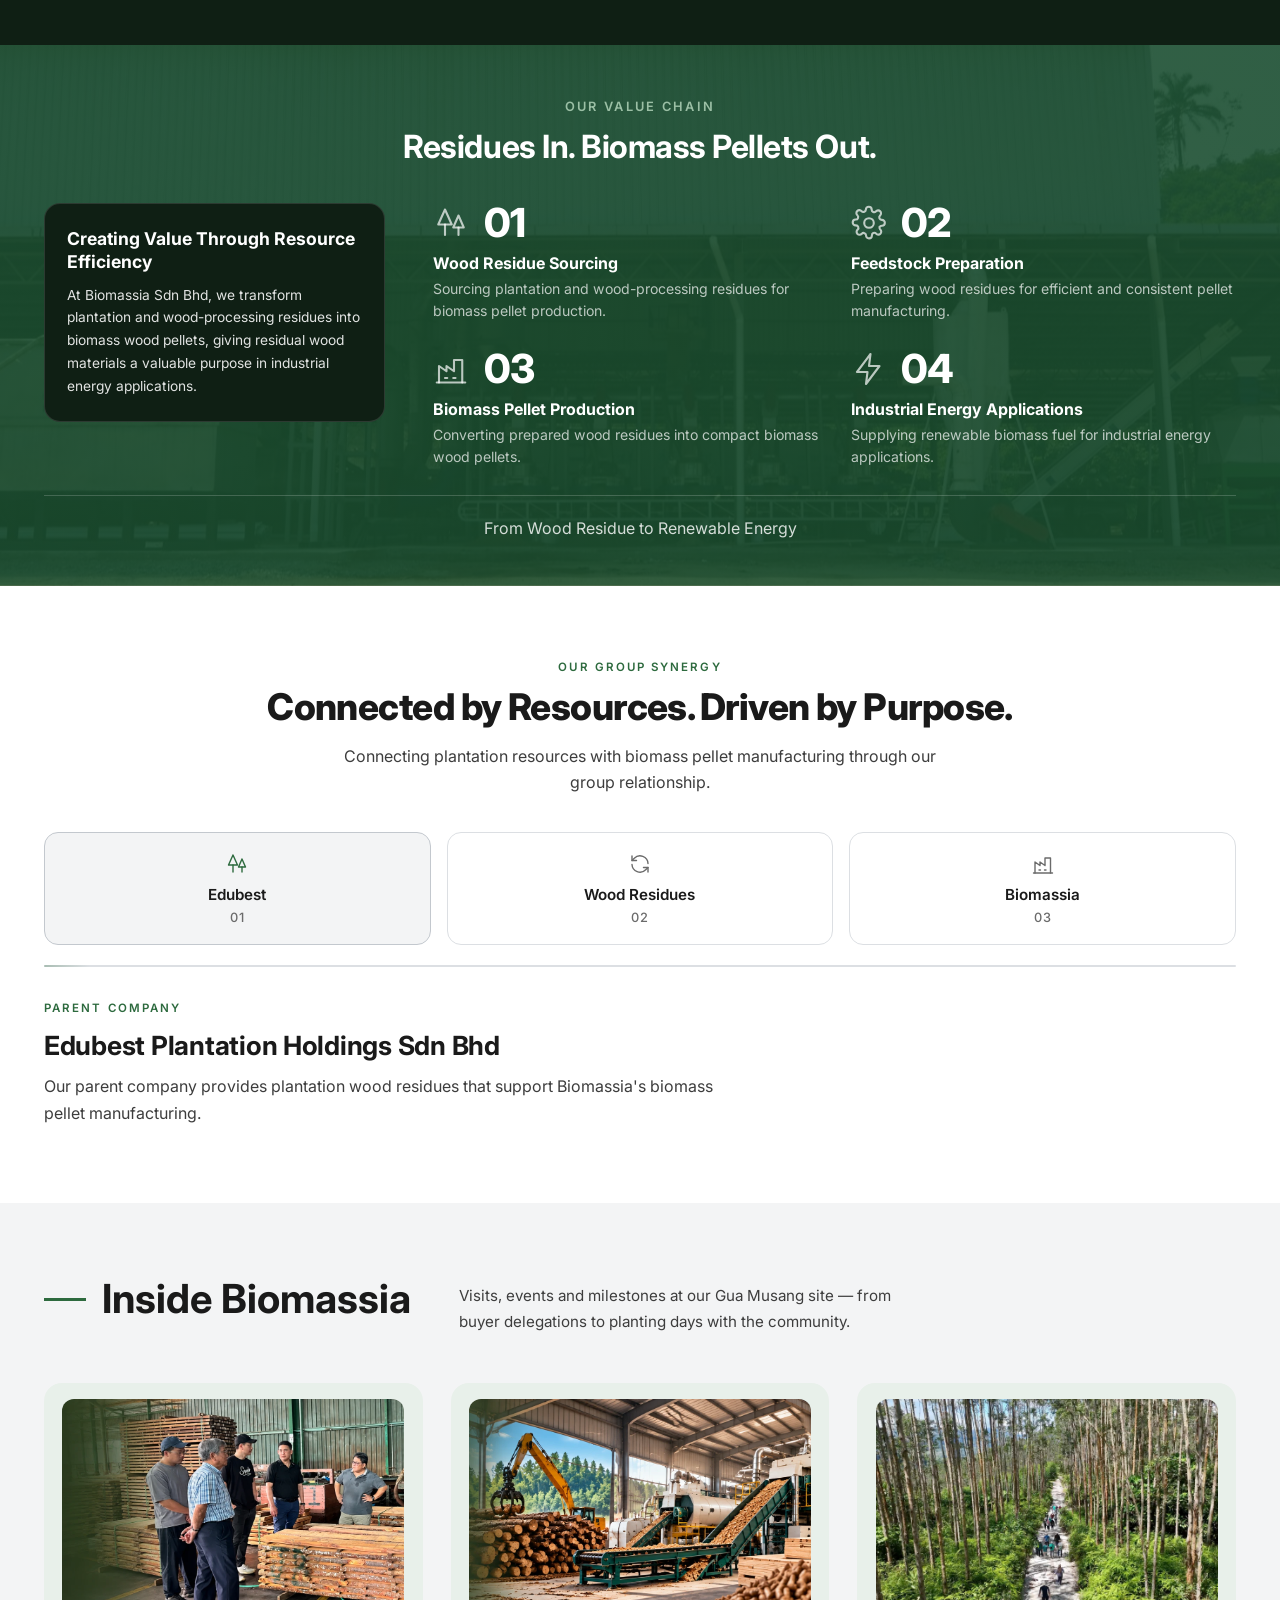
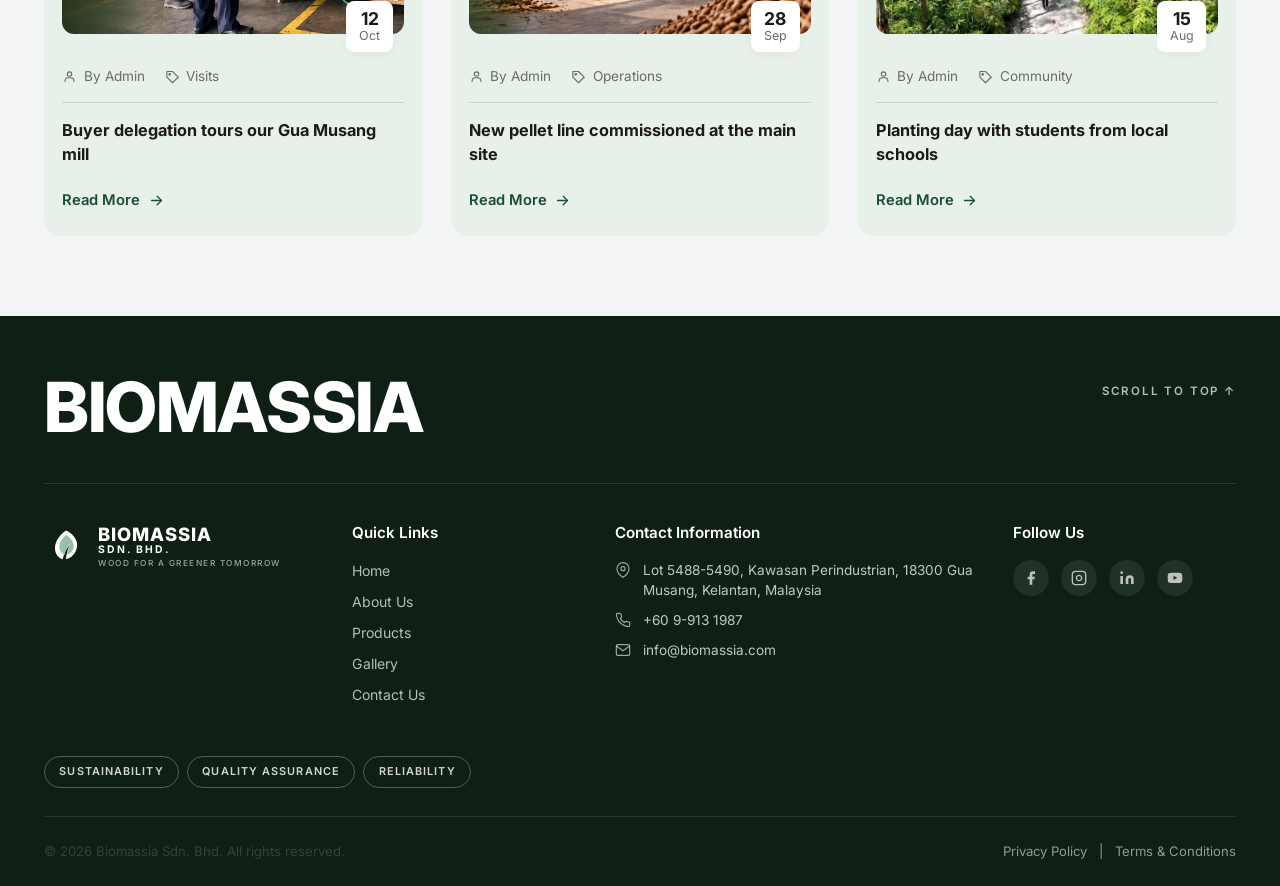
==== commit 33f28b62: "Reposition home page around biomass pellets Rewrite the home page copy for the pellet-manufacturer p" ====
--- a/index.html
+++ b/index.html
@@ -3,8 +3,8 @@
 <head>
     <meta charset="UTF-8">
     <meta name="viewport" content="width=device-width, initial-scale=1.0">
-    <title>Biomassia Sdn. Bhd. — Wood for a Greener Tomorrow</title>
-    <meta name="description" content="Biomassia Sdn. Bhd. is a Malaysian wood products manufacturer delivering quality wood pallets, sawn timber, and wood pellets through responsible, sustainable manufacturing.">
+    <title>Biomassia Sdn. Bhd. — From Wood Residue to Renewable Energy</title>
+    <meta name="description" content="Biomassia Sdn Bhd transforms plantation and wood-processing residues into biomass wood pellets for industrial energy applications.">
     <link rel="preconnect" href="https://fonts.googleapis.com">
     <link rel="preconnect" href="https://fonts.gstatic.com" crossorigin>
     <link href="https://fonts.googleapis.com/css2?family=Inter:wght@400;500;600;700;800;900&family=Caveat:wght@600;700&display=swap" rel="stylesheet">
@@ -72,12 +72,12 @@
         <div class="hero-inner">
             <div class="hero-slides">
                 <div class="hero-slide active" data-slide="0">
-                    <span class="eyebrow light">SUSTAINABLE WOOD SOLUTIONS</span>
+                    <span class="eyebrow light">BIOMASS WOOD PELLET MANUFACTURER</span>
                     <h1 class="hero-title">
-                        <span class="line"><span>Wood for a</span></span>
-                        <span class="line"><span>Greener Tomorrow</span></span>
+                        <span class="line"><span>From Wood Residue</span></span>
+                        <span class="line"><span>To Renewable Energy</span></span>
                     </h1>
-                    <p class="hero-sub">Quality wood products. Reliable supply.<br>A more sustainable future.</p>
+                    <p class="hero-sub">Biomassia Sdn Bhd transforms plantation and wood-processing residues into biomass wood pellets for industrial energy applications.</p>
                     <a href="about.html" class="btn btn-line btn-arrow">Learn More <span>→</span></a>
                 </div>
 
@@ -110,7 +110,7 @@
             </div>
 
             <div class="hero-dots" role="tablist" aria-label="Hero slides">
-                <button class="dot active" role="tab" aria-selected="true" aria-label="Slide 1: Sustainable Wood Solutions" data-slide="0"></button>
+                <button class="dot active" role="tab" aria-selected="true" aria-label="Slide 1: Biomass Wood Pellet Manufacturer" data-slide="0"></button>
                 <button class="dot" role="tab" aria-selected="false" aria-label="Slide 2: Advanced Manufacturing" data-slide="1"></button>
                 <button class="dot" role="tab" aria-selected="false" aria-label="Slide 3: Trusted Partnerships" data-slide="2"></button>
             </div>
@@ -127,8 +127,8 @@
             <div class="statement-body">
                 <div class="statement-aside">
                     <div>
-                        <span class="kicker reveal">What we stand for</span>
-                        <p class="statement-note reveal">Three commitments that shape how we grow our timber, how we mill it, and how we supply it.</p>
+                        <span class="kicker reveal">Who We Are</span>
+                        <p class="statement-note reveal">Biomassia Sdn Bhd focuses exclusively on the production of biomass wood pellets using wood residues as its raw materials. Our approach creates value from plantation and wood-processing by-products by converting them into a practical solid biomass fuel.</p>
                     </div>
                     <a href="about.html" class="statement-link reveal">
                         More about us
@@ -144,12 +144,12 @@
                             <span class="scard-img" style="background-image: url('images/vision.jpg');"></span>
                             <span class="scard-overlay" aria-hidden="true">
                                 <span class="scard-name">Vision</span>
-                                <span class="scard-text">A sustainable future built on responsible wood solutions.</span>
+                                <span class="scard-text">A sustainable energy future through the responsible transformation of wood residues.</span>
                             </span>
                         </span>
                         <span class="scard-below">
                             <span class="scard-foot"><span class="scard-name">Vision</span></span>
-                            <span class="scard-text">A sustainable future built on responsible wood solutions.</span>
+                            <span class="scard-text">A sustainable energy future through the responsible transformation of wood residues.</span>
                         </span>
                     </a>
                     <a href="about.html" class="scard">
@@ -157,12 +157,12 @@
                             <span class="scard-img" style="background-image: url('images/mission.jpg');"></span>
                             <span class="scard-overlay" aria-hidden="true">
                                 <span class="scard-name">Mission</span>
-                                <span class="scard-text">To deliver quality timber with integrity, consistency and care.</span>
+                                <span class="scard-text">To transform wood residues into quality biomass pellets through efficient and responsible manufacturing.</span>
                             </span>
                         </span>
                         <span class="scard-below">
                             <span class="scard-foot"><span class="scard-name">Mission</span></span>
-                            <span class="scard-text">To deliver quality timber with integrity, consistency and care.</span>
+                            <span class="scard-text">To transform wood residues into quality biomass pellets through efficient and responsible manufacturing.</span>
                         </span>
                     </a>
                     <a href="about.html" class="scard">
@@ -170,60 +170,40 @@
                             <span class="scard-img" style="background-image: url('images/objective.jpg');"></span>
                             <span class="scard-overlay" aria-hidden="true">
                                 <span class="scard-name">Objective</span>
-                                <span class="scard-text">To supply industrial, commercial and export markets, reliably.</span>
+                                <span class="scard-text">To deliver reliable biomass fuel solutions for industrial and international energy markets.</span>
                             </span>
                         </span>
                         <span class="scard-below">
                             <span class="scard-foot"><span class="scard-name">Objective</span></span>
-                            <span class="scard-text">To supply industrial, commercial and export markets, reliably.</span>
-                        </span>
-                    </a>
-                </div>
-            </div>
-        </div>
-    </section>
-
-    <!-- ============== BIG TITLE + FULL-BLEED MEDIA ============== -->
+                            <span class="scard-text">To deliver reliable biomass fuel solutions for industrial and international energy markets.</span>
+                        </span>
+                    </a>
+                </div>
+            </div>
+        </div>
+    </section>
+
+    <!-- ============== PRODUCTS: THE PELLETS ============== -->
     <section class="bigtitle-section">
         <div class="container">
-            <h2 class="display-xl letter-pop reveal-letters" aria-label="Our Products">
-                <span aria-hidden="true"><span style="--i:0">O</span><span style="--i:1">u</span><span style="--i:2">r</span></span>
-                <span aria-hidden="true"><span style="--i:3">P</span><span style="--i:4">r</span><span style="--i:5">o</span><span style="--i:6">d</span><span style="--i:7">u</span><span style="--i:8">c</span><span style="--i:9">t</span><span style="--i:10">s</span></span>
-            </h2>
-
-            <div class="products-meta reveal">
-                <p class="products-blurb">Plywood for construction, sawn timber for furniture, pellets for energy — all from one mill.</p>
-
-                <div class="pill-row products-pills">
-                    <span class="meta-icon" aria-hidden="true">
-                        <svg viewBox="0 0 24 24" fill="none" stroke="currentColor" stroke-width="1.4" stroke-linecap="round" stroke-linejoin="round">
-                            <circle cx="12" cy="12" r="9"/>
-                            <path d="M3 12h18"/>
-                            <path d="M12 3a14 14 0 010 18 14 14 0 010-18z"/>
-                        </svg>
-                    </span>
-                    <span class="pill pill-dark">Sustainability</span>
-                    <span class="pill pill-dark">Reliability</span>
-                    <span class="pill pill-dark">Quality Assurance</span>
-                    <a href="products.html" class="meta-arrow" aria-label="View all products">
-                        <svg viewBox="0 0 24 24" fill="none" stroke="currentColor" stroke-width="1.75" stroke-linecap="round" stroke-linejoin="round">
-                            <line x1="7" y1="17" x2="17" y2="7"/><polyline points="9 7 17 7 17 15"/>
-                        </svg>
-                    </a>
-                </div>
-            </div>
-
-            <div class="fullbleed-media" aria-hidden="true">
-                <span class="fullbleed-inner"></span>
-            </div>
-        </div>
-    </section>
-
-    <!-- ============== CATALOG ============== -->
+            <div class="sub-head reveal">
+                <span class="kicker">Biomassia Sdn Bhd</span>
+                <h2 class="sub-head-title sub-head-title--caps">Our Biomass Pellets</h2>
+                <p class="sub-head-lead">From Wood Residue to Renewable Energy</p>
+            </div>
+
+            <div class="product-feature reveal" role="img"
+                 aria-label="Biomass wood pellets produced at the Gua Musang mill"></div>
+        </div>
+    </section>
+
+    <!-- ============== PRODUCTS: THE RAW MATERIALS ============== -->
     <section class="catalog-section">
         <div class="container">
-            <div class="catalog-top">
-                <p class="cat-mission reveal">Our mission is to deliver quality wood products with integrity and innovation. We manufacture plywood, sawn timber and renewable wood pellets at our integrated mill in Gua Musang, Kelantan, supporting industrial, commercial and export markets with reliable supply and consistent standards.</p>
+            <div class="sub-head reveal">
+                <span class="kicker">Our Raw Materials</span>
+                <h2 class="sub-head-title">Giving Wood Residues a New Purpose</h2>
+                <p class="cat-mission">We process suitable wood residues, including materials originating from plantation operations and wood processing.</p>
             </div>
 
             <div class="pcarousel">
@@ -231,32 +211,24 @@
                     <a href="products.html" class="pitem">
                         <span class="pitem-media" style="background-image: url('images/plywood.webp');"></span>
                         <span class="pitem-body">
-                            <span class="pitem-name">Plywood</span>
-                            <span class="pitem-desc">Engineered panels pressed and finished to a consistent thickness and grade.</span>
+                            <span class="pitem-name">Plantation Wood Residues</span>
+                            <span class="pitem-desc">Wood residues sourced from plantation activities, including supply associated with our parent company.</span>
                             <span class="pitem-link">View Details <svg viewBox="0 0 24 24" fill="none" stroke="currentColor" stroke-width="1.8" stroke-linecap="round" stroke-linejoin="round" aria-hidden="true"><line x1="5" y1="12" x2="19" y2="12"/><polyline points="13 6 19 12 13 18"/></svg></span>
                         </span>
                     </a>
                     <a href="products.html" class="pitem">
                         <span class="pitem-media" style="background-image: url('images/timber.webp');"></span>
                         <span class="pitem-body">
-                            <span class="pitem-name">Sawn Timber</span>
-                            <span class="pitem-desc">Milled from quality logs to accurate dimensions and a smooth finish.</span>
+                            <span class="pitem-name">Sawdust &amp; Wood Shavings</span>
+                            <span class="pitem-desc">Residual wood materials recovered from wood-processing activities.</span>
                             <span class="pitem-link">View Details <svg viewBox="0 0 24 24" fill="none" stroke="currentColor" stroke-width="1.8" stroke-linecap="round" stroke-linejoin="round" aria-hidden="true"><line x1="5" y1="12" x2="19" y2="12"/><polyline points="13 6 19 12 13 18"/></svg></span>
                         </span>
                     </a>
                     <a href="products.html" class="pitem">
                         <span class="pitem-media" style="background-image: url('images/pellets.webp');"></span>
                         <span class="pitem-body">
-                            <span class="pitem-name">Wood Pellets</span>
-                            <span class="pitem-desc">Clean, renewable fuel produced from the residue of our own mill.</span>
-                            <span class="pitem-link">View Details <svg viewBox="0 0 24 24" fill="none" stroke="currentColor" stroke-width="1.8" stroke-linecap="round" stroke-linejoin="round" aria-hidden="true"><line x1="5" y1="12" x2="19" y2="12"/><polyline points="13 6 19 12 13 18"/></svg></span>
-                        </span>
-                    </a>
-                    <a href="products.html" class="pitem">
-                        <span class="pitem-media" style="background-image: url('images/biofuels.jpg');"></span>
-                        <span class="pitem-body">
-                            <span class="pitem-name">Biofuels</span>
-                            <span class="pitem-desc">Biomass fuel from our timber processing, for cleaner industrial energy.</span>
+                            <span class="pitem-name">Wood Chips &amp; Other Residues</span>
+                            <span class="pitem-desc">Suitable wood chips and related residual wood materials used as pellet feedstock.</span>
                             <span class="pitem-link">View Details <svg viewBox="0 0 24 24" fill="none" stroke="currentColor" stroke-width="1.8" stroke-linecap="round" stroke-linejoin="round" aria-hidden="true"><line x1="5" y1="12" x2="19" y2="12"/><polyline points="13 6 19 12 13 18"/></svg></span>
                         </span>
                     </a>
@@ -288,61 +260,120 @@
         </div>
     </section>
 
-    <!-- ============== MISSION BAND ============== -->
+    <!-- ============== VALUE CHAIN ============== -->
     <section class="mission-section">
         <div class="container">
-            <h2 class="mission-head reveal">Our timber works for a cleaner, greener future</h2>
+            <span class="kicker mission-kicker reveal">Our Value Chain</span>
+            <h2 class="mission-head reveal">Residues In. Biomass Pellets Out.</h2>
 
             <div class="mission-grid">
                 <div class="mission-card reveal reveal-left">
-                    <h3>Built on responsible forestry</h3>
-                    <p>Every log we mill comes from land we help replant — and what the saw leaves behind becomes fuel.</p>
+                    <h3>Creating Value Through Resource Efficiency</h3>
+                    <p>At Biomassia Sdn Bhd, we transform plantation and wood-processing residues into biomass wood pellets, giving residual wood materials a valuable purpose in industrial energy applications.</p>
                 </div>
 
                 <div class="mission-stats reveal-stagger">
                     <div class="mstat">
                         <div class="mstat-top">
                             <svg class="mstat-icon" viewBox="0 0 24 24" fill="none" stroke="currentColor" stroke-width="1.4" stroke-linecap="round" stroke-linejoin="round" aria-hidden="true">
-                                <path d="M12 3 3 7.5l9 4.5 9-4.5L12 3z"/><path d="M3 12l9 4.5 9-4.5"/><path d="M3 16.5l9 4.5 9-4.5"/>
-                            </svg>
-                            <span class="mstat-num" data-count="12"><span class="mstat-digits">12</span>K<sup>+</sup></span>
+                                <path d="M8 3 3.5 13h9L8 3z"/><path d="M8 13v7"/>
+                                <path d="M17 7l-3.5 8h7L17 7z"/><path d="M17 15v5"/>
+                            </svg>
+                            <span class="mstat-num">01</span>
                         </div>
-                        <h4 class="mstat-label">Cubic Metres Milled</h4>
-                        <p class="mstat-desc">Sawn timber and plywood produced each year</p>
+                        <h3 class="mstat-label">Wood Residue Sourcing</h3>
+                        <p class="mstat-desc">Sourcing plantation and wood-processing residues for biomass pellet production.</p>
                     </div>
 
                     <div class="mstat">
                         <div class="mstat-top">
                             <svg class="mstat-icon" viewBox="0 0 24 24" fill="none" stroke="currentColor" stroke-width="1.4" stroke-linecap="round" stroke-linejoin="round" aria-hidden="true">
-                                <path d="M12 2C8 6 6 10 6 14a6 6 0 0012 0c0-4-2-8-6-12z"/><path d="M12 14v8"/>
-                            </svg>
-                            <span class="mstat-num" data-count="8"><span class="mstat-digits">8</span>K<sup>+</sup></span>
+                                <circle cx="12" cy="12" r="3.2"/>
+                                <path d="M19.1 14.5a1.6 1.6 0 00.32 1.77l.06.06a1.95 1.95 0 11-2.75 2.75l-.06-.06a1.6 1.6 0 00-1.77-.32 1.6 1.6 0 00-.97 1.47v.16a1.95 1.95 0 01-3.9 0v-.09a1.6 1.6 0 00-1.03-1.46 1.6 1.6 0 00-1.77.32l-.06.06a1.95 1.95 0 11-2.75-2.75l.06-.06a1.6 1.6 0 00.32-1.77 1.6 1.6 0 00-1.47-.97H3.1a1.95 1.95 0 010-3.9h.09a1.6 1.6 0 001.46-1.03 1.6 1.6 0 00-.32-1.77l-.06-.06a1.95 1.95 0 112.75-2.75l.06.06a1.6 1.6 0 001.77.32h.08a1.6 1.6 0 00.97-1.47V3.1a1.95 1.95 0 013.9 0v.09a1.6 1.6 0 00.97 1.47 1.6 1.6 0 001.77-.32l.06-.06a1.95 1.95 0 112.75 2.75l-.06.06a1.6 1.6 0 00-.32 1.77v.08a1.6 1.6 0 001.47.97h.16a1.95 1.95 0 010 3.9h-.09a1.6 1.6 0 00-1.46.97z"/>
+                            </svg>
+                            <span class="mstat-num">02</span>
                         </div>
-                        <h4 class="mstat-label">Tonnes Of Pellets</h4>
-                        <p class="mstat-desc">Renewable fuel pressed from our own mill residue</p>
+                        <h3 class="mstat-label">Feedstock Preparation</h3>
+                        <p class="mstat-desc">Preparing wood residues for efficient and consistent pellet manufacturing.</p>
                     </div>
 
                     <div class="mstat">
                         <div class="mstat-top">
                             <svg class="mstat-icon" viewBox="0 0 24 24" fill="none" stroke="currentColor" stroke-width="1.4" stroke-linecap="round" stroke-linejoin="round" aria-hidden="true">
-                                <path d="M14 20A8 8 0 0113 4c7-1.5 8-2 11-5 2 6.5 2 20-8 21-4 .5-6.5-1.5-8-5z"/><path d="M3 21c0-4 2.5-7 7-8"/>
-                            </svg>
-                            <span class="mstat-num" data-count="40"><span class="mstat-digits">40</span><sup>+</sup></span>
+                                <path d="M2.5 21h19"/>
+                                <path d="M4 21V10l5 3.5V10l5 3.5V6h5.5v15"/>
+                                <path d="M8 18h1.5"/><path d="M13.5 18H15"/>
+                            </svg>
+                            <span class="mstat-num">03</span>
                         </div>
-                        <h4 class="mstat-label">Hectares Replanted</h4>
-                        <p class="mstat-desc">New planting across the areas we harvest</p>
+                        <h3 class="mstat-label">Biomass Pellet Production</h3>
+                        <p class="mstat-desc">Converting prepared wood residues into compact biomass wood pellets.</p>
                     </div>
 
                     <div class="mstat">
                         <div class="mstat-top">
                             <svg class="mstat-icon" viewBox="0 0 24 24" fill="none" stroke="currentColor" stroke-width="1.4" stroke-linecap="round" stroke-linejoin="round" aria-hidden="true">
-                                <circle cx="9" cy="8" r="3.5"/><circle cx="17" cy="9" r="2.6"/><path d="M3 20v-2a4 4 0 014-4h4a4 4 0 014 4v2"/><path d="M21 20v-1.6a3 3 0 00-2.6-3"/>
-                            </svg>
-                            <span class="mstat-num" data-count="120"><span class="mstat-digits">120</span><sup>+</sup></span>
+                                <path d="M13 2 4 14h7l-1 8 9-12h-7l1-8z"/>
+                            </svg>
+                            <span class="mstat-num">04</span>
                         </div>
-                        <h4 class="mstat-label">Clients Supplied</h4>
-                        <p class="mstat-desc">Across industrial, commercial and export markets</p>
-                    </div>
+                        <h3 class="mstat-label">Industrial Energy Applications</h3>
+                        <p class="mstat-desc">Supplying renewable biomass fuel for industrial energy applications.</p>
+                    </div>
+                </div>
+            </div>
+
+            <p class="mission-foot reveal">From Wood Residue to Renewable Energy</p>
+        </div>
+    </section>
+
+    <!-- ============== GROUP STRUCTURE ============== -->
+    <section class="group-section">
+        <div class="container">
+            <div class="grp-head reveal">
+                <span class="kicker">Our Group Synergy</span>
+                <h2>Connected by Resources. Driven by Purpose.</h2>
+                <p class="grp-head-lead">Connecting plantation resources with biomass pellet manufacturing through our group relationship.</p>
+            </div>
+
+            <div class="grp-tabs reveal-stagger" role="tablist" aria-label="Group structure">
+                <button class="grp-tab is-active" type="button" role="tab" id="grpTab1"
+                        aria-controls="grpPanel1" aria-selected="true">
+                    <svg class="grp-tab-icon" viewBox="0 0 24 24" fill="none" stroke="currentColor" stroke-width="1.4" stroke-linecap="round" stroke-linejoin="round" aria-hidden="true"><path d="M8 3 3.5 13h9L8 3z"/><path d="M8 13v7"/><path d="M17 7l-3.5 8h7L17 7z"/><path d="M17 15v5"/></svg>
+                    <span class="grp-tab-label">Edubest</span>
+                    <span class="grp-tab-num">01</span>
+                </button>
+                <button class="grp-tab" type="button" role="tab" id="grpTab2"
+                        aria-controls="grpPanel2" aria-selected="false" tabindex="-1">
+                    <svg class="grp-tab-icon" viewBox="0 0 24 24" fill="none" stroke="currentColor" stroke-width="1.4" stroke-linecap="round" stroke-linejoin="round" aria-hidden="true"><path d="M20 11.5A8 8 0 006.3 6.3L4 8.5"/><path d="M4 4v4.5h4.5"/><path d="M4 12.5a8 8 0 0013.7 5.2L20 15.5"/><path d="M20 20v-4.5h-4.5"/></svg>
+                    <span class="grp-tab-label">Wood Residues</span>
+                    <span class="grp-tab-num">02</span>
+                </button>
+                <button class="grp-tab" type="button" role="tab" id="grpTab3"
+                        aria-controls="grpPanel3" aria-selected="false" tabindex="-1">
+                    <svg class="grp-tab-icon" viewBox="0 0 24 24" fill="none" stroke="currentColor" stroke-width="1.4" stroke-linecap="round" stroke-linejoin="round" aria-hidden="true"><path d="M2.5 21h19"/><path d="M4 21V10l5 3.5V10l5 3.5V6h5.5v15"/><path d="M8 18h1.5"/><path d="M13.5 18H15"/></svg>
+                    <span class="grp-tab-label">Biomassia</span>
+                    <span class="grp-tab-num">03</span>
+                </button>
+            </div>
+
+            <div class="grp-flow reveal" aria-hidden="true"></div>
+
+            <div class="grp-panels">
+                <div class="grp-panel is-active" role="tabpanel" id="grpPanel1" aria-labelledby="grpTab1">
+                    <span class="kicker">Parent Company</span>
+                    <h3 class="grp-panel-title">Edubest Plantation Holdings Sdn Bhd</h3>
+                    <p class="grp-panel-text">Our parent company provides plantation wood residues that support Biomassia&#39;s biomass pellet manufacturing.</p>
+                </div>
+                <div class="grp-panel" role="tabpanel" id="grpPanel2" aria-labelledby="grpTab2">
+                    <span class="kicker">Resource Connection</span>
+                    <h3 class="grp-panel-title">Wood Residue Utilisation</h3>
+                    <p class="grp-panel-text">Plantation wood residues, sawdust, wood shavings and wood chips are utilised as raw materials for biomass pellet production.</p>
+                </div>
+                <div class="grp-panel" role="tabpanel" id="grpPanel3" aria-labelledby="grpTab3">
+                    <span class="kicker">Subsidiary Company</span>
+                    <h3 class="grp-panel-title">Biomassia Sdn Bhd</h3>
+                    <p class="grp-panel-text">Biomassia specialises in transforming suitable wood residues into biomass wood pellets for industrial energy applications.</p>
                 </div>
             </div>
         </div>
--- a/css/styles.css
+++ b/css/styles.css
@@ -1934,11 +1934,64 @@
    ================================================================ */
 /* Cream band marks where the products section starts, so the boundary with the
    statement section above reads as deliberate rather than as a gap. */
-.bigtitle-section { padding: 5rem 0 3.5rem; background: var(--ink); overflow: hidden; }
-.bigtitle-section .display-xl {
+/* Small bottom padding only: .catalog-section follows on the same --ink
+   background and brings its own 3.5rem on top. Full padding on both sides of
+   an invisible seam just doubles into a void. */
+.bigtitle-section { padding: 5rem 0 1.5rem; background: var(--ink); overflow: hidden; }
+
+/* ---------- Product subsection headers ----------
+   Both halves of the products block open the same way: eyebrow, heading, then
+   a supporting line. On --ink, --green-light measures only 4.16:1 and fails AA
+   at eyebrow size, so the eyebrow takes the lighter green the footer mark
+   already uses (8.6:1). */
+.sub-head {
+    margin: 0 0 2rem;
     text-align: center;
-    margin-bottom: 2rem;
-    color: #fff;
+}
+.sub-head .kicker {
+    /* Up from the 0.72rem base: next to a display size the default reads as a
+       stray line rather than a label on the heading. */
+    margin-bottom: 0.7rem;
+    font-size: 0.8rem;
+    color: #9bbfa5;
+}
+.sub-head-title {
+    margin: 0;
+    color: #fff;
+    font-size: clamp(1.6rem, 3.4vw, 2.9rem);
+    font-weight: 800;
+    line-height: 1.1;
+    letter-spacing: -0.015em;
+}
+/* A name is set in caps; a statement keeps its own case and stays readable. */
+.sub-head-title--caps { text-transform: uppercase; }
+
+/* The product tagline: larger than body copy, lighter than the heading. */
+.sub-head-lead {
+    margin: 0.9rem auto 0;
+    max-width: 40ch;
+    color: var(--on-ink);
+    font-size: clamp(1.05rem, 1.6vw, 1.3rem);
+    line-height: 1.5;
+}
+/* The explanatory sentence stays at body size, centred under its heading. */
+.sub-head .cat-mission {
+    margin: 1.1rem auto 0;
+    max-width: 58ch;
+    text-align: center;
+}
+
+/* The product shot that closes the first subsection. Held well short of the
+   container: at full width it ran 671px tall and swamped the header block it
+   belongs to. Narrower also keeps it inside the source image's 1536px. */
+.product-feature {
+    max-width: 880px;
+    margin-inline: auto;
+    aspect-ratio: 16 / 9;
+    border-radius: 16px;
+    background-image: url('../images/pellets.webp');
+    background-size: cover;
+    background-position: center;
 }
 
 .products-meta {
@@ -2177,8 +2230,18 @@
     background-position: center;
     color: #fff;
 }
+/* Centred label over the band headline, same light green as the products
+   section eyebrow (4.89:1 on the veil, so it clears AA). */
+.mission-kicker {
+    margin-bottom: 0.6rem;
+    text-align: center;
+    font-size: 0.8rem;
+    color: #9bbfa5;
+}
 .mission-head {
-    max-width: 24ch;
+    /* 24ch suited the old two-line phrase; this headline reads as one line
+       wherever there is room for it. */
+    max-width: 46ch;
     margin: 0 auto 2.25rem;
     text-align: center;
     color: #fff;
@@ -2265,6 +2328,178 @@
     color: rgba(255, 255, 255, 0.7);
     font-size: 0.88rem;
     line-height: 1.55;
+}
+
+.mission-foot {
+    margin: 1.75rem 0 0;
+    padding-top: 1.25rem;
+    border-top: 1px solid rgba(255, 255, 255, 0.18);
+    text-align: center;
+    color: rgba(255, 255, 255, 0.82);
+    font-size: 1rem;
+}
+
+/* ================================================================
+   GROUP STRUCTURE (Edubest / residues / Biomassia)
+   ================================================================ */
+.group-section {
+    padding: 4.5rem 0 4.75rem;
+    background: var(--bg-white);
+}
+
+.grp-head {
+    margin-bottom: 2.25rem;
+    text-align: center;
+}
+.grp-head .kicker {
+    margin-bottom: 0.6rem;
+    color: var(--green-mid);
+}
+.grp-head h2 {
+    margin: 0;
+    color: var(--text-dark);
+    font-size: clamp(1.5rem, 3.2vw, 2.3rem);
+    font-weight: 800;
+    line-height: 1.15;
+    letter-spacing: -0.015em;
+}
+.grp-head-lead {
+    max-width: 62ch;
+    margin: 0.9rem auto 0;
+    color: var(--text-mid);
+    font-size: 1rem;
+    line-height: 1.65;
+}
+
+/* ---- the three cards ---- */
+.grp-tabs {
+    display: grid;
+    grid-template-columns: repeat(3, 1fr);
+    gap: 1rem;
+}
+.grp-tab {
+    display: flex;
+    flex-direction: column;
+    align-items: center;
+    gap: 0.35rem;
+    padding: 1.2rem 1rem;
+    border: 1px solid var(--border);
+    border-radius: 14px;
+    background: var(--bg-white);
+    color: var(--text-dark);
+    font-family: inherit;
+    cursor: pointer;
+    transition: background var(--t), border-color var(--t),
+                transform var(--t), box-shadow var(--t);
+}
+.grp-tab-icon {
+    width: 24px;
+    height: 24px;
+    margin-bottom: 0.25rem;
+    color: var(--text-light);
+    transition: color var(--t), transform var(--t);
+}
+.grp-tab-label {
+    font-size: 0.95rem;
+    font-weight: 600;
+}
+/* The step in the chain, kept quiet so the name still reads first. */
+.grp-tab-num {
+    color: var(--text-light);
+    font-size: 0.8rem;
+    font-weight: 500;
+    letter-spacing: 0.04em;
+}
+
+.grp-tab:hover {
+    border-color: var(--text-light);
+    transform: translateY(-2px);
+    box-shadow: var(--shadow-md);
+}
+.grp-tab:hover .grp-tab-icon { color: var(--green-mid); }
+.grp-tab:focus-visible {
+    outline: 2px solid var(--green-mid);
+    outline-offset: 2px;
+}
+
+.grp-tab.is-active {
+    background: var(--bg-cream);
+    border-color: #c3c8ce;
+}
+.grp-tab.is-active .grp-tab-icon { color: var(--green-mid); }
+
+/* ---- the link running between them ---- */
+/* A slow highlight travelling left to right: Edubest, through the residues,
+   to Biomassia. Two layers — the travelling band over a static hairline. */
+.grp-flow {
+    height: 2px;
+    margin: 1.25rem 0 2rem;
+    border-radius: 2px;
+    background-image:
+        linear-gradient(90deg, rgba(45, 106, 62, 0) 0%, var(--green-mid) 50%,
+                               rgba(45, 106, 62, 0) 100%),
+        linear-gradient(var(--border), var(--border));
+    background-size: 26% 100%, 100% 100%;
+    background-repeat: no-repeat;
+    background-position: -30% 0, 0 0;
+    animation: grp-flow 5.5s linear infinite;
+}
+@keyframes grp-flow {
+    to { background-position: 130% 0, 0 0; }
+}
+
+/* ---- the panel the cards switch between ---- */
+/* All three share one grid cell, so the block is as tall as the longest and
+   switching tabs cannot jog the page. visibility (not display) keeps that
+   height while taking the inactive ones out of the tab order. */
+.grp-panels { display: grid; }
+.grp-panel {
+    grid-area: 1 / 1;
+    visibility: hidden;
+    opacity: 0;
+    transition: opacity 0.35s ease;
+}
+.grp-panel.is-active {
+    visibility: visible;
+    opacity: 1;
+}
+.grp-panel .kicker {
+    margin-bottom: 0.7rem;
+    color: var(--green-mid);
+}
+.grp-panel-title {
+    margin: 0 0 0.7rem;
+    color: var(--text-dark);
+    font-size: clamp(1.25rem, 2.4vw, 1.65rem);
+    font-weight: 700;
+    line-height: 1.25;
+    letter-spacing: -0.01em;
+}
+.grp-panel-text {
+    max-width: 68ch;
+    margin: 0;
+    color: var(--text-mid);
+    font-size: 1rem;
+    line-height: 1.7;
+}
+
+@media (max-width: 560px) {
+    .grp-tabs { grid-template-columns: 1fr; gap: 0.6rem; }
+    .grp-tab { flex-direction: row; justify-content: center; }
+}
+
+/* The travelling highlight and the card lift are decoration; hold them still
+   and leave the hairline and the colour change to carry the state. */
+@media (prefers-reduced-motion: reduce) {
+    .grp-flow {
+        animation: none;
+        background-image: linear-gradient(var(--border), var(--border));
+        background-size: 100% 100%;
+        background-position: 0 0;
+    }
+    .grp-tab { transition: background var(--t), border-color var(--t); }
+    .grp-tab:hover { transform: none; box-shadow: none; }
+    .grp-panel { transition: none; }
 }
 
 /* ================================================================
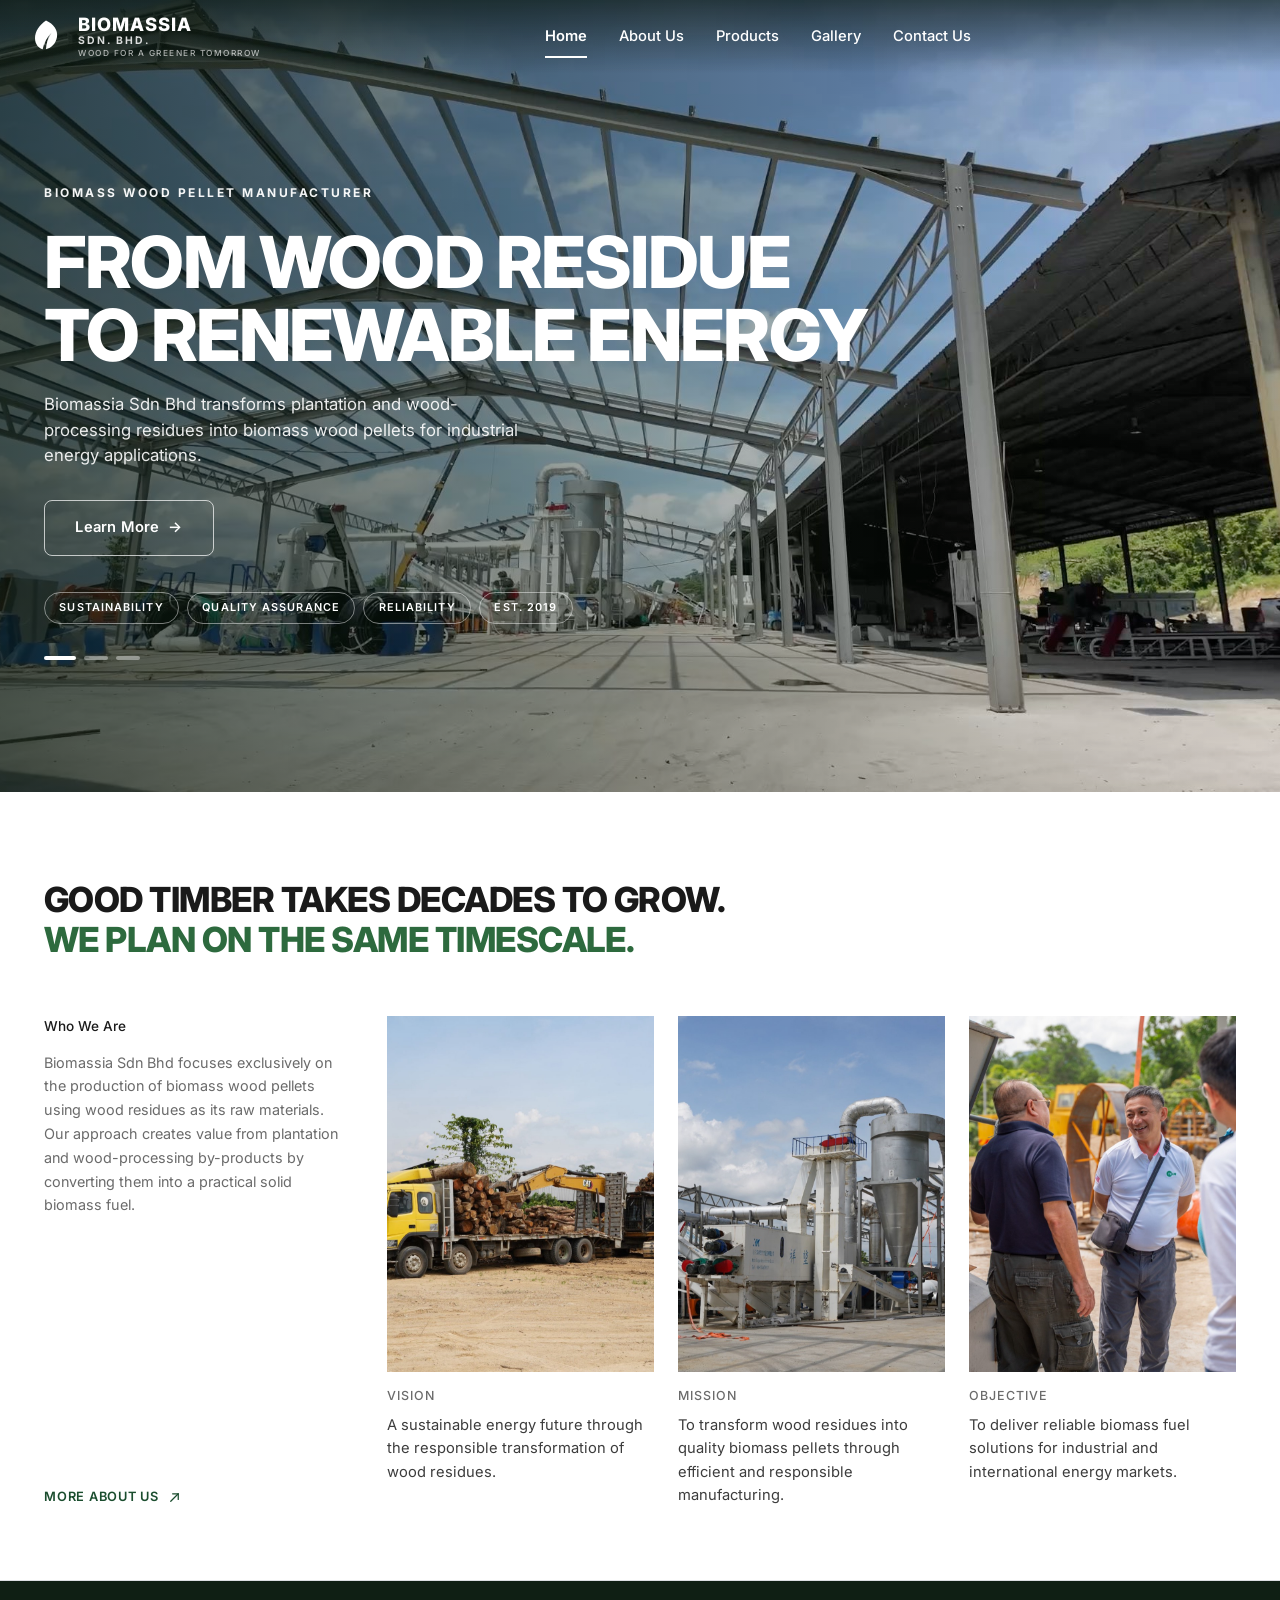
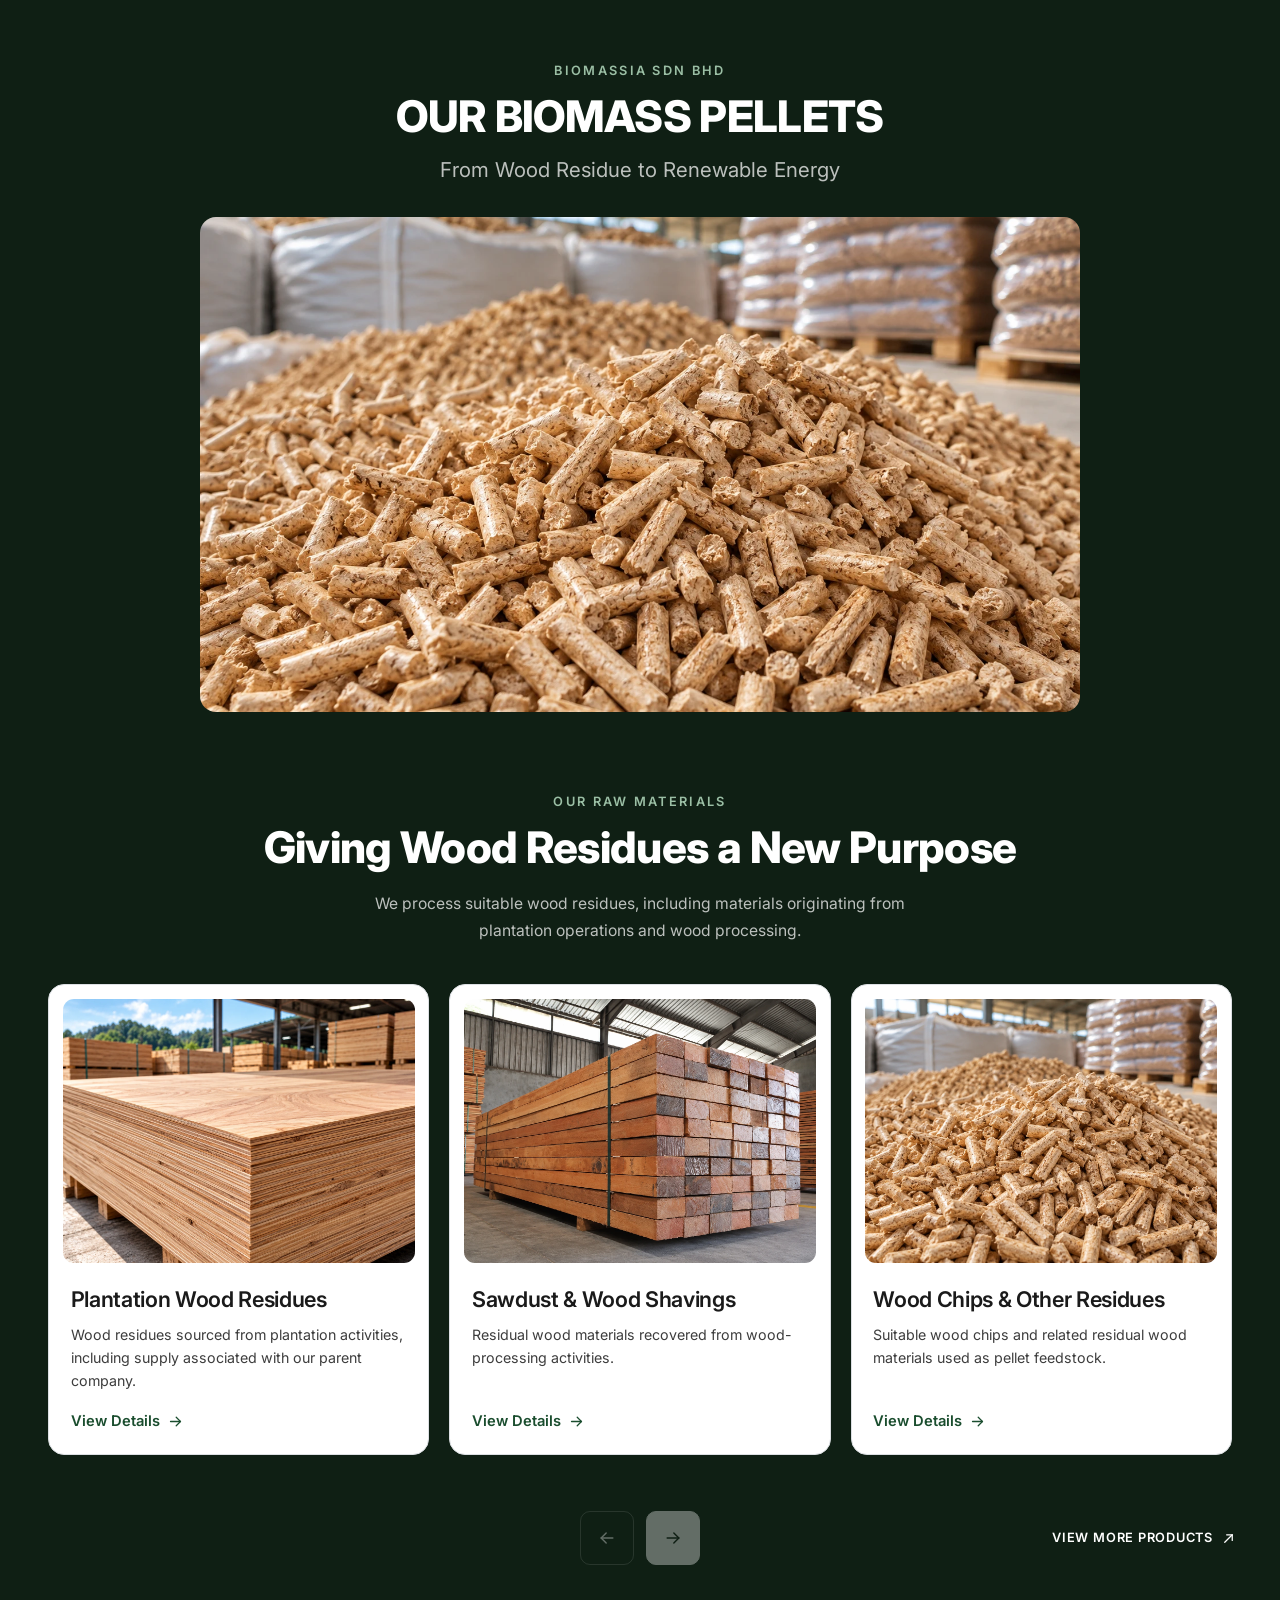
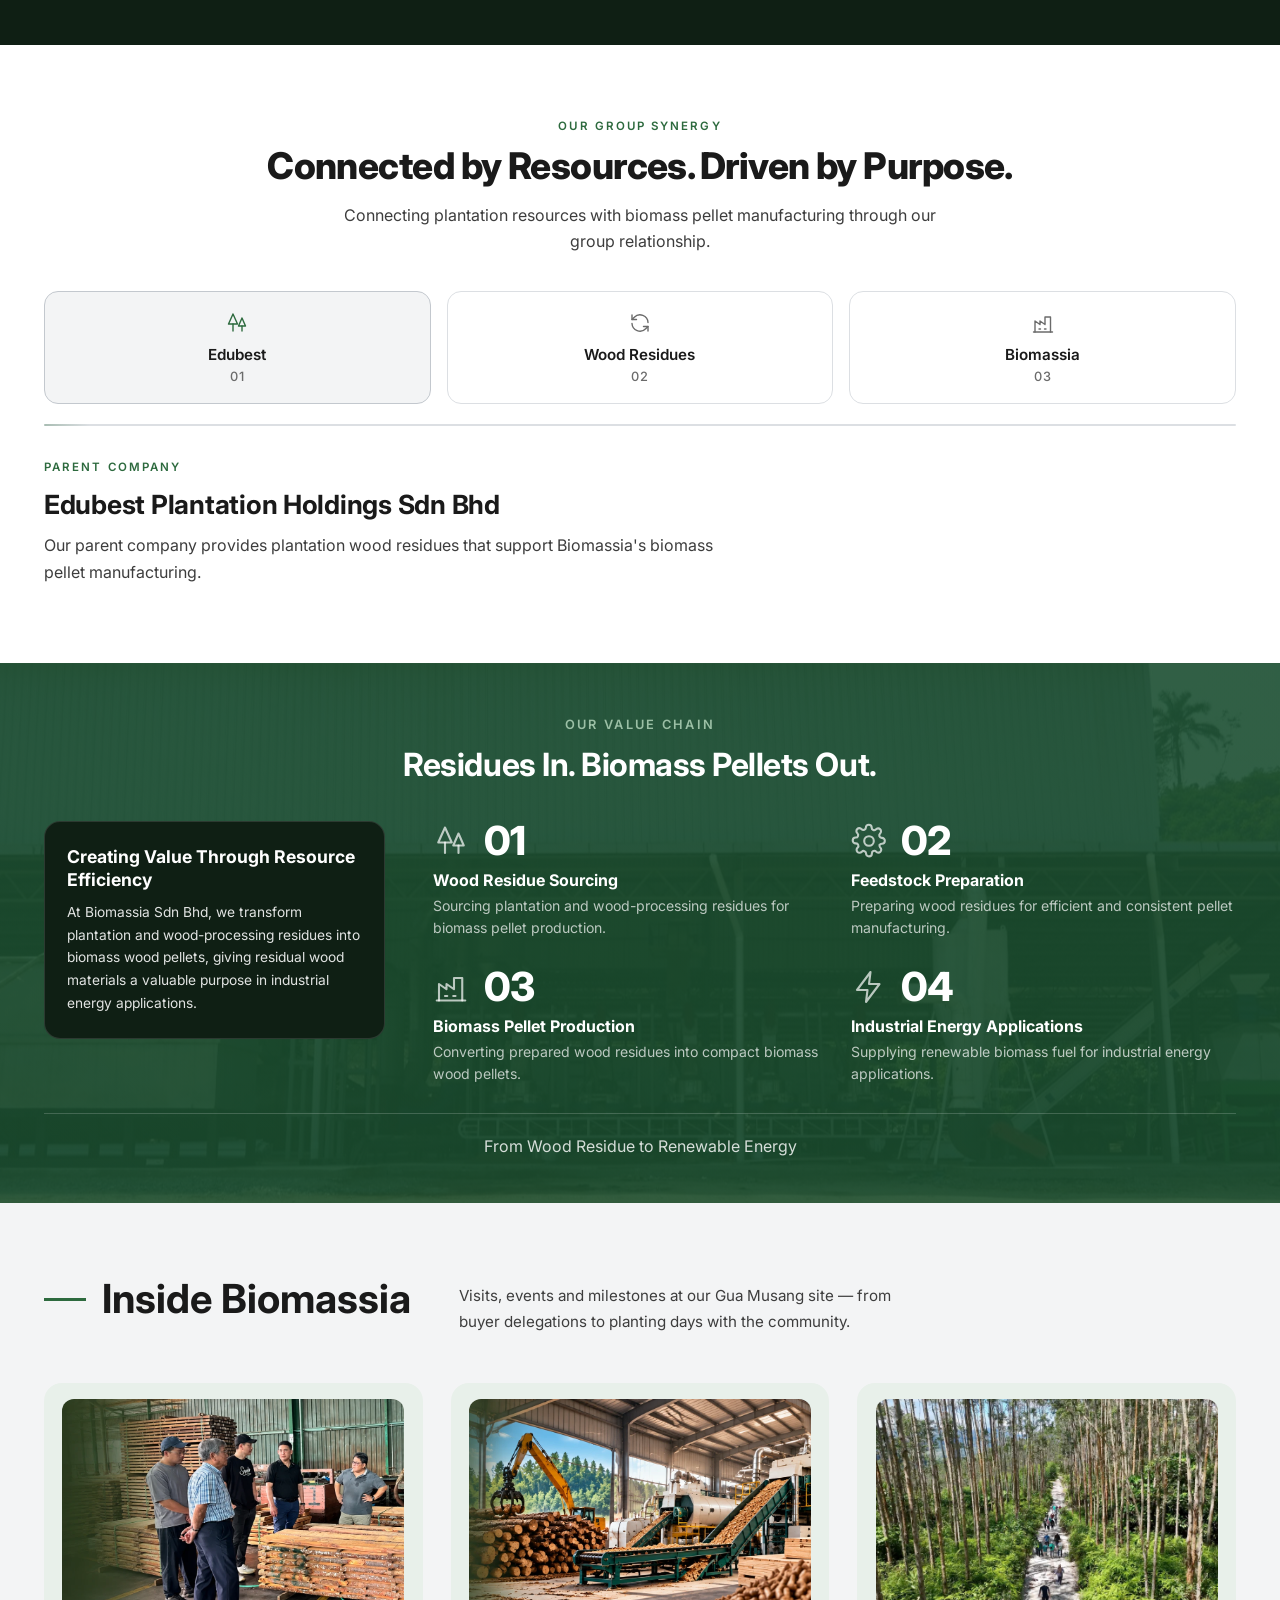
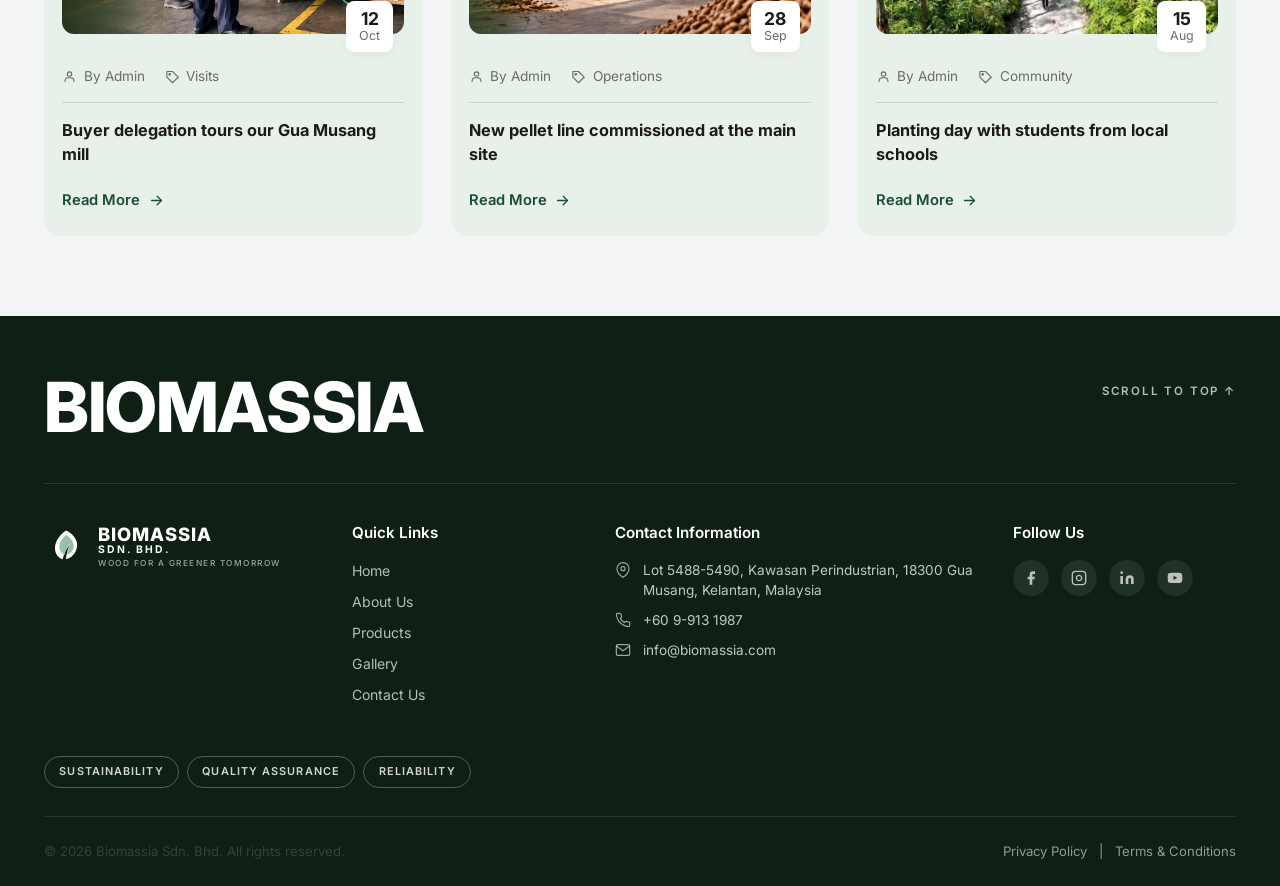
==== commit 481ce3cb: "Swap the group synergy and value chain sections Group synergy now comes before the value chain. Mark" ====
--- a/index.html
+++ b/index.html
@@ -257,73 +257,6 @@
                 </div>
             </div>
 
-        </div>
-    </section>
-
-    <!-- ============== VALUE CHAIN ============== -->
-    <section class="mission-section">
-        <div class="container">
-            <span class="kicker mission-kicker reveal">Our Value Chain</span>
-            <h2 class="mission-head reveal">Residues In. Biomass Pellets Out.</h2>
-
-            <div class="mission-grid">
-                <div class="mission-card reveal reveal-left">
-                    <h3>Creating Value Through Resource Efficiency</h3>
-                    <p>At Biomassia Sdn Bhd, we transform plantation and wood-processing residues into biomass wood pellets, giving residual wood materials a valuable purpose in industrial energy applications.</p>
-                </div>
-
-                <div class="mission-stats reveal-stagger">
-                    <div class="mstat">
-                        <div class="mstat-top">
-                            <svg class="mstat-icon" viewBox="0 0 24 24" fill="none" stroke="currentColor" stroke-width="1.4" stroke-linecap="round" stroke-linejoin="round" aria-hidden="true">
-                                <path d="M8 3 3.5 13h9L8 3z"/><path d="M8 13v7"/>
-                                <path d="M17 7l-3.5 8h7L17 7z"/><path d="M17 15v5"/>
-                            </svg>
-                            <span class="mstat-num">01</span>
-                        </div>
-                        <h3 class="mstat-label">Wood Residue Sourcing</h3>
-                        <p class="mstat-desc">Sourcing plantation and wood-processing residues for biomass pellet production.</p>
-                    </div>
-
-                    <div class="mstat">
-                        <div class="mstat-top">
-                            <svg class="mstat-icon" viewBox="0 0 24 24" fill="none" stroke="currentColor" stroke-width="1.4" stroke-linecap="round" stroke-linejoin="round" aria-hidden="true">
-                                <circle cx="12" cy="12" r="3.2"/>
-                                <path d="M19.1 14.5a1.6 1.6 0 00.32 1.77l.06.06a1.95 1.95 0 11-2.75 2.75l-.06-.06a1.6 1.6 0 00-1.77-.32 1.6 1.6 0 00-.97 1.47v.16a1.95 1.95 0 01-3.9 0v-.09a1.6 1.6 0 00-1.03-1.46 1.6 1.6 0 00-1.77.32l-.06.06a1.95 1.95 0 11-2.75-2.75l.06-.06a1.6 1.6 0 00.32-1.77 1.6 1.6 0 00-1.47-.97H3.1a1.95 1.95 0 010-3.9h.09a1.6 1.6 0 001.46-1.03 1.6 1.6 0 00-.32-1.77l-.06-.06a1.95 1.95 0 112.75-2.75l.06.06a1.6 1.6 0 001.77.32h.08a1.6 1.6 0 00.97-1.47V3.1a1.95 1.95 0 013.9 0v.09a1.6 1.6 0 00.97 1.47 1.6 1.6 0 001.77-.32l.06-.06a1.95 1.95 0 112.75 2.75l-.06.06a1.6 1.6 0 00-.32 1.77v.08a1.6 1.6 0 001.47.97h.16a1.95 1.95 0 010 3.9h-.09a1.6 1.6 0 00-1.46.97z"/>
-                            </svg>
-                            <span class="mstat-num">02</span>
-                        </div>
-                        <h3 class="mstat-label">Feedstock Preparation</h3>
-                        <p class="mstat-desc">Preparing wood residues for efficient and consistent pellet manufacturing.</p>
-                    </div>
-
-                    <div class="mstat">
-                        <div class="mstat-top">
-                            <svg class="mstat-icon" viewBox="0 0 24 24" fill="none" stroke="currentColor" stroke-width="1.4" stroke-linecap="round" stroke-linejoin="round" aria-hidden="true">
-                                <path d="M2.5 21h19"/>
-                                <path d="M4 21V10l5 3.5V10l5 3.5V6h5.5v15"/>
-                                <path d="M8 18h1.5"/><path d="M13.5 18H15"/>
-                            </svg>
-                            <span class="mstat-num">03</span>
-                        </div>
-                        <h3 class="mstat-label">Biomass Pellet Production</h3>
-                        <p class="mstat-desc">Converting prepared wood residues into compact biomass wood pellets.</p>
-                    </div>
-
-                    <div class="mstat">
-                        <div class="mstat-top">
-                            <svg class="mstat-icon" viewBox="0 0 24 24" fill="none" stroke="currentColor" stroke-width="1.4" stroke-linecap="round" stroke-linejoin="round" aria-hidden="true">
-                                <path d="M13 2 4 14h7l-1 8 9-12h-7l1-8z"/>
-                            </svg>
-                            <span class="mstat-num">04</span>
-                        </div>
-                        <h3 class="mstat-label">Industrial Energy Applications</h3>
-                        <p class="mstat-desc">Supplying renewable biomass fuel for industrial energy applications.</p>
-                    </div>
-                </div>
-            </div>
-
-            <p class="mission-foot reveal">From Wood Residue to Renewable Energy</p>
         </div>
     </section>
 
@@ -379,6 +312,73 @@
         </div>
     </section>
 
+    <!-- ============== VALUE CHAIN ============== -->
+    <section class="mission-section">
+        <div class="container">
+            <span class="kicker mission-kicker reveal">Our Value Chain</span>
+            <h2 class="mission-head reveal">Residues In. Biomass Pellets Out.</h2>
+
+            <div class="mission-grid">
+                <div class="mission-card reveal reveal-left">
+                    <h3>Creating Value Through Resource Efficiency</h3>
+                    <p>At Biomassia Sdn Bhd, we transform plantation and wood-processing residues into biomass wood pellets, giving residual wood materials a valuable purpose in industrial energy applications.</p>
+                </div>
+
+                <div class="mission-stats reveal-stagger">
+                    <div class="mstat">
+                        <div class="mstat-top">
+                            <svg class="mstat-icon" viewBox="0 0 24 24" fill="none" stroke="currentColor" stroke-width="1.4" stroke-linecap="round" stroke-linejoin="round" aria-hidden="true">
+                                <path d="M8 3 3.5 13h9L8 3z"/><path d="M8 13v7"/>
+                                <path d="M17 7l-3.5 8h7L17 7z"/><path d="M17 15v5"/>
+                            </svg>
+                            <span class="mstat-num">01</span>
+                        </div>
+                        <h3 class="mstat-label">Wood Residue Sourcing</h3>
+                        <p class="mstat-desc">Sourcing plantation and wood-processing residues for biomass pellet production.</p>
+                    </div>
+
+                    <div class="mstat">
+                        <div class="mstat-top">
+                            <svg class="mstat-icon" viewBox="0 0 24 24" fill="none" stroke="currentColor" stroke-width="1.4" stroke-linecap="round" stroke-linejoin="round" aria-hidden="true">
+                                <circle cx="12" cy="12" r="3.2"/>
+                                <path d="M19.1 14.5a1.6 1.6 0 00.32 1.77l.06.06a1.95 1.95 0 11-2.75 2.75l-.06-.06a1.6 1.6 0 00-1.77-.32 1.6 1.6 0 00-.97 1.47v.16a1.95 1.95 0 01-3.9 0v-.09a1.6 1.6 0 00-1.03-1.46 1.6 1.6 0 00-1.77.32l-.06.06a1.95 1.95 0 11-2.75-2.75l.06-.06a1.6 1.6 0 00.32-1.77 1.6 1.6 0 00-1.47-.97H3.1a1.95 1.95 0 010-3.9h.09a1.6 1.6 0 001.46-1.03 1.6 1.6 0 00-.32-1.77l-.06-.06a1.95 1.95 0 112.75-2.75l.06.06a1.6 1.6 0 001.77.32h.08a1.6 1.6 0 00.97-1.47V3.1a1.95 1.95 0 013.9 0v.09a1.6 1.6 0 00.97 1.47 1.6 1.6 0 001.77-.32l.06-.06a1.95 1.95 0 112.75 2.75l-.06.06a1.6 1.6 0 00-.32 1.77v.08a1.6 1.6 0 001.47.97h.16a1.95 1.95 0 010 3.9h-.09a1.6 1.6 0 00-1.46.97z"/>
+                            </svg>
+                            <span class="mstat-num">02</span>
+                        </div>
+                        <h3 class="mstat-label">Feedstock Preparation</h3>
+                        <p class="mstat-desc">Preparing wood residues for efficient and consistent pellet manufacturing.</p>
+                    </div>
+
+                    <div class="mstat">
+                        <div class="mstat-top">
+                            <svg class="mstat-icon" viewBox="0 0 24 24" fill="none" stroke="currentColor" stroke-width="1.4" stroke-linecap="round" stroke-linejoin="round" aria-hidden="true">
+                                <path d="M2.5 21h19"/>
+                                <path d="M4 21V10l5 3.5V10l5 3.5V6h5.5v15"/>
+                                <path d="M8 18h1.5"/><path d="M13.5 18H15"/>
+                            </svg>
+                            <span class="mstat-num">03</span>
+                        </div>
+                        <h3 class="mstat-label">Biomass Pellet Production</h3>
+                        <p class="mstat-desc">Converting prepared wood residues into compact biomass wood pellets.</p>
+                    </div>
+
+                    <div class="mstat">
+                        <div class="mstat-top">
+                            <svg class="mstat-icon" viewBox="0 0 24 24" fill="none" stroke="currentColor" stroke-width="1.4" stroke-linecap="round" stroke-linejoin="round" aria-hidden="true">
+                                <path d="M13 2 4 14h7l-1 8 9-12h-7l1-8z"/>
+                            </svg>
+                            <span class="mstat-num">04</span>
+                        </div>
+                        <h3 class="mstat-label">Industrial Energy Applications</h3>
+                        <p class="mstat-desc">Supplying renewable biomass fuel for industrial energy applications.</p>
+                    </div>
+                </div>
+            </div>
+
+            <p class="mission-foot reveal">From Wood Residue to Renewable Energy</p>
+        </div>
+    </section>
+
     <!-- ============== GALLERY ============== -->
     <section class="gallery-section">
         <div class="container">
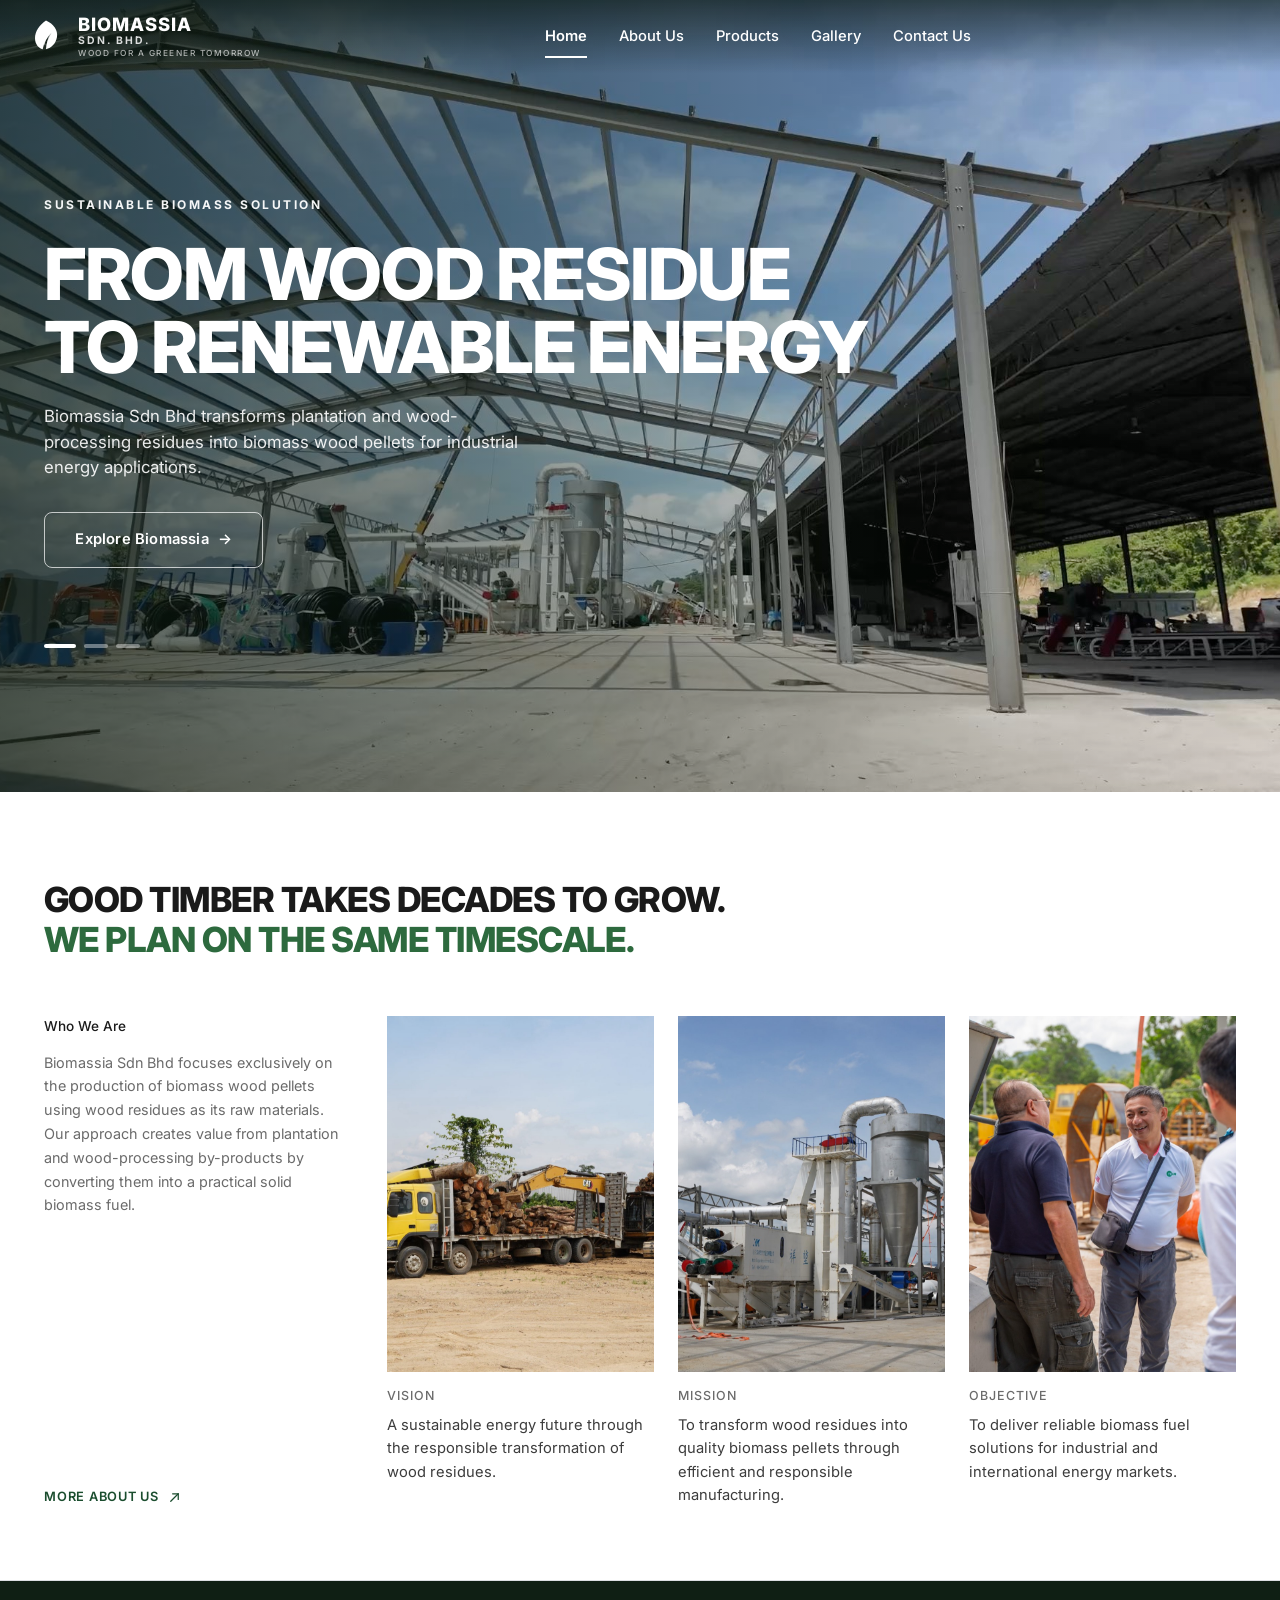
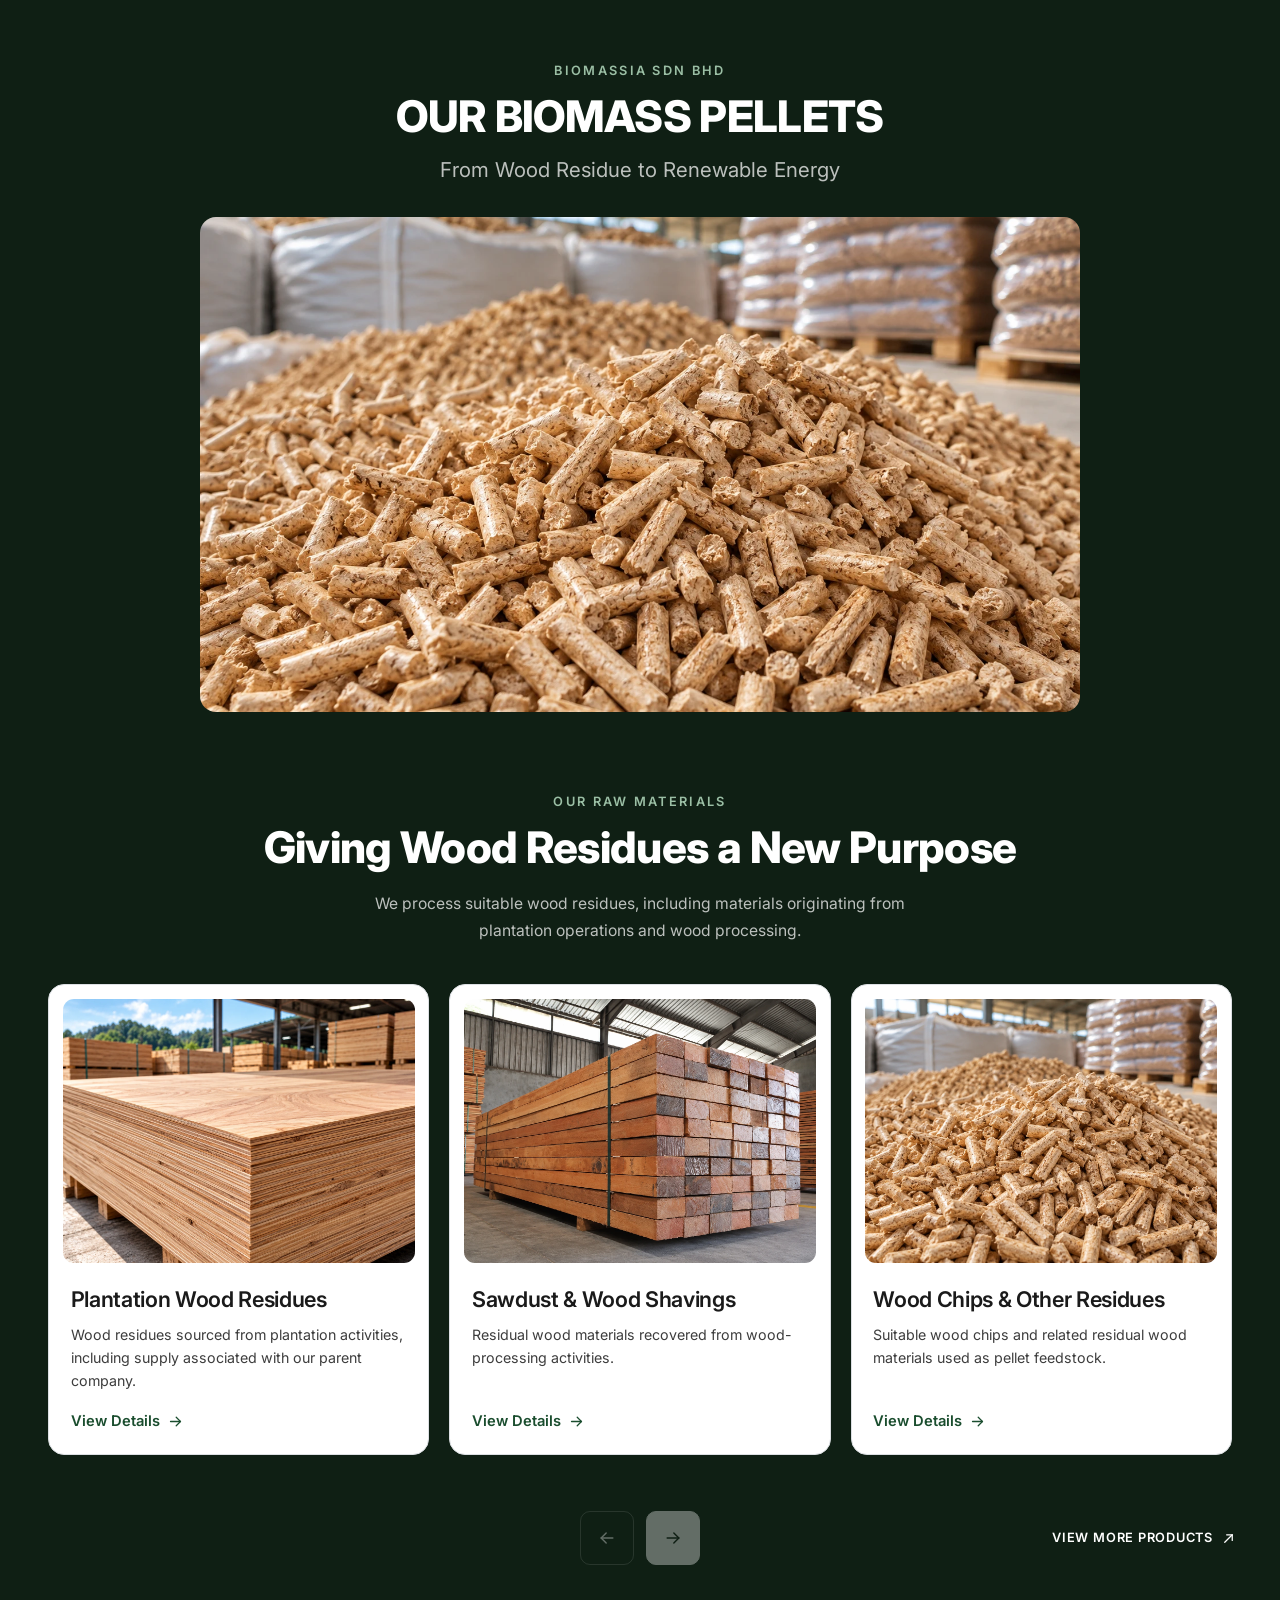
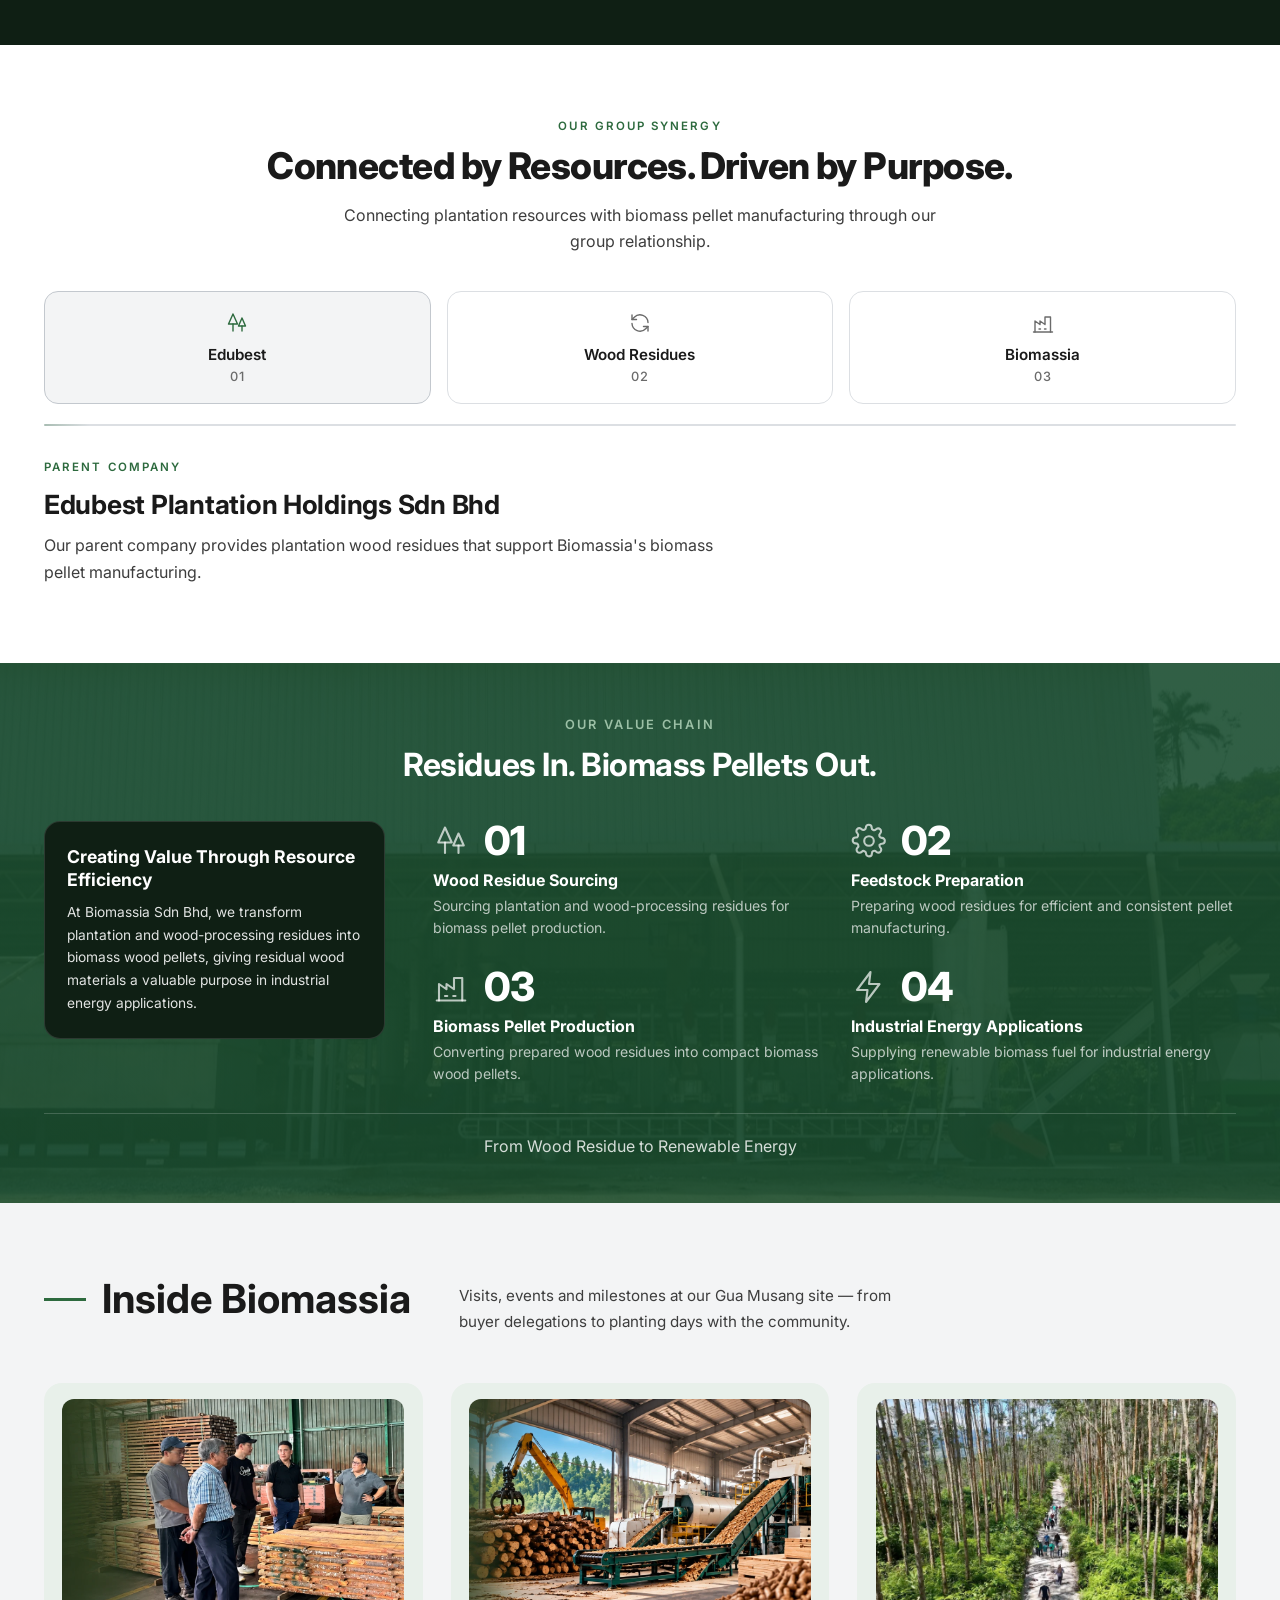
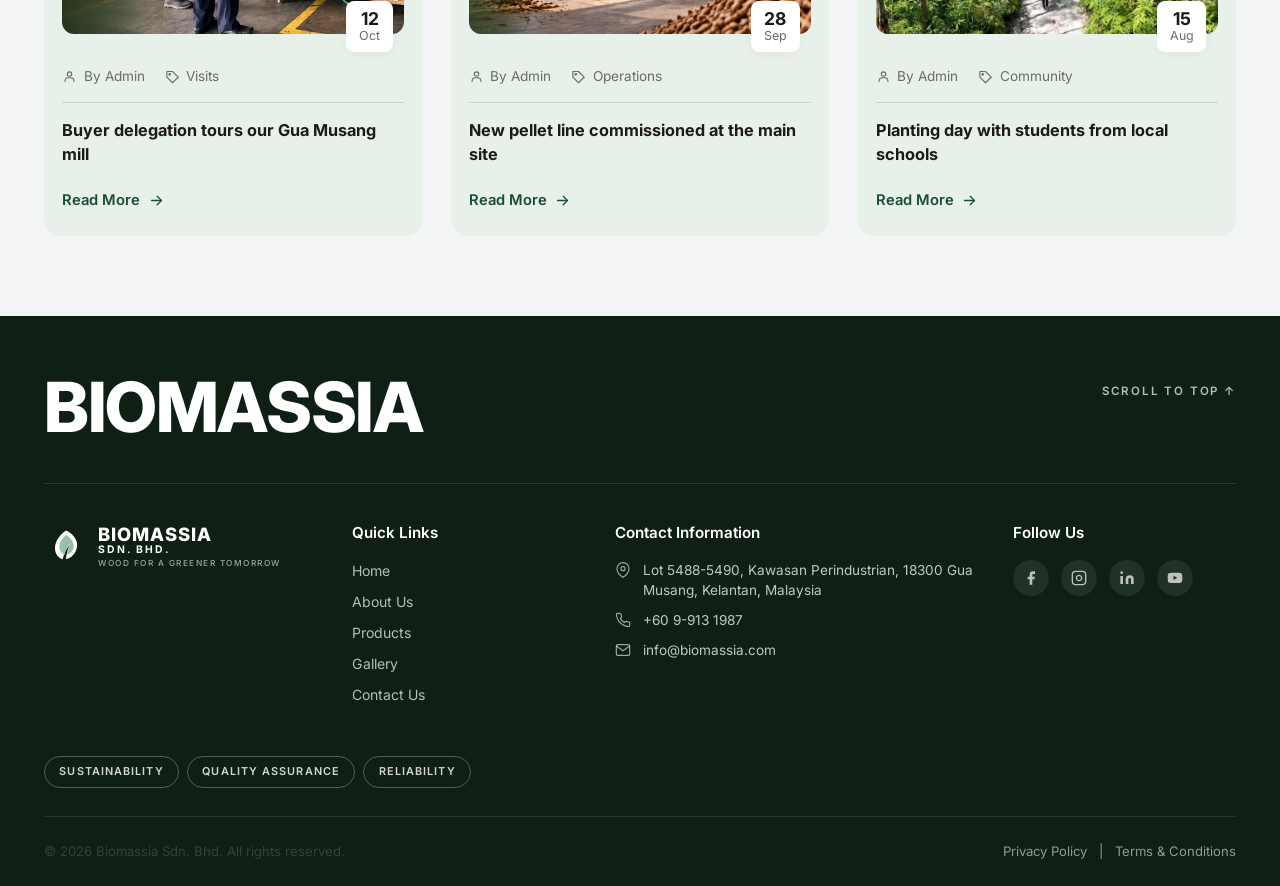
==== commit abf6daa6: "Rewrite the hero slides around the group and the pellets Slide 1 becomes Sustainable Biomass Solutio" ====
--- a/index.html
+++ b/index.html
@@ -72,47 +72,40 @@
         <div class="hero-inner">
             <div class="hero-slides">
                 <div class="hero-slide active" data-slide="0">
-                    <span class="eyebrow light">BIOMASS WOOD PELLET MANUFACTURER</span>
+                    <span class="eyebrow light">SUSTAINABLE BIOMASS SOLUTION</span>
                     <h1 class="hero-title">
                         <span class="line"><span>From Wood Residue</span></span>
                         <span class="line"><span>To Renewable Energy</span></span>
                     </h1>
                     <p class="hero-sub">Biomassia Sdn Bhd transforms plantation and wood-processing residues into biomass wood pellets for industrial energy applications.</p>
-                    <a href="about.html" class="btn btn-line btn-arrow">Learn More <span>→</span></a>
+                    <a href="about.html" class="btn btn-line btn-arrow">Explore Biomassia <span>→</span></a>
                 </div>
 
                 <div class="hero-slide" data-slide="1">
-                    <span class="eyebrow light">ADVANCED MANUFACTURING</span>
+                    <span class="eyebrow light">PARENT COMPANY</span>
                     <h1 class="hero-title">
-                        <span class="line"><span>Precision Crafted.</span></span>
-                        <span class="line"><span>Built to Last.</span></span>
+                        <span class="line"><span>Edubest Plantation</span></span>
+                        <span class="line"><span>Holdings Sdn. Bhd.</span></span>
                     </h1>
-                    <p class="hero-sub">From wood pellets and biofuels to plywood<br>and sawn timber &mdash; engineered for industry.</p>
-                    <a href="products.html" class="btn btn-line btn-arrow">Explore Products <span>→</span></a>
+                    <p class="hero-sub">As a subsidiary of Edubest Plantation Holdings Sdn. Bhd., Biomassia transforms plantation wood residue into valuable biomass fuel, creating greater value from the group&#39;s resources.</p>
+                    <a href="gallery.html" class="btn btn-line btn-arrow">Explore Our Group <span>→</span></a>
                 </div>
 
                 <div class="hero-slide" data-slide="2">
-                    <span class="eyebrow light">TRUSTED PARTNERSHIPS</span>
+                    <span class="eyebrow light">BIOMASS WOOD PELLET MANUFACTURING</span>
                     <h1 class="hero-title">
-                        <span class="line"><span>From Malaysia</span></span>
-                        <span class="line"><span>To the World.</span></span>
+                        <span class="line"><span>Purposed-Built</span></span>
+                        <span class="line"><span>For Biomass Energy</span></span>
                     </h1>
-                    <p class="hero-sub">Reliable supply and lasting relationships<br>across industrial, commercial and export markets.</p>
-                    <a href="contact.html" class="btn btn-line btn-arrow">Partner With Us <span>→</span></a>
-                </div>
-            </div>
-
-            <div class="pill-row hero-tags">
-                <span class="pill">Sustainability</span>
-                <span class="pill">Quality Assurance</span>
-                <span class="pill">Reliability</span>
-                <span class="pill">Est. 2019</span>
+                    <p class="hero-sub">Through biomass pellet manufacturing, we convert sawdust, wood shaving, wood chips and other suitable wood residues into renewable fuel for industrial applications.</p>
+                    <a href="products.html" class="btn btn-line btn-arrow">Explore Our Product <span>→</span></a>
+                </div>
             </div>
 
             <div class="hero-dots" role="tablist" aria-label="Hero slides">
-                <button class="dot active" role="tab" aria-selected="true" aria-label="Slide 1: Biomass Wood Pellet Manufacturer" data-slide="0"></button>
-                <button class="dot" role="tab" aria-selected="false" aria-label="Slide 2: Advanced Manufacturing" data-slide="1"></button>
-                <button class="dot" role="tab" aria-selected="false" aria-label="Slide 3: Trusted Partnerships" data-slide="2"></button>
+                <button class="dot active" role="tab" aria-selected="true" aria-label="Slide 1: Sustainable Biomass Solution" data-slide="0"></button>
+                <button class="dot" role="tab" aria-selected="false" aria-label="Slide 2: Parent Company" data-slide="1"></button>
+                <button class="dot" role="tab" aria-selected="false" aria-label="Slide 3: Biomass Wood Pellet Manufacturing" data-slide="2"></button>
             </div>
         </div>
     </section>
--- a/css/styles.css
+++ b/css/styles.css
@@ -538,7 +538,10 @@
 /* Slide stack */
 .hero-slides {
     position: relative;
-    min-height: 380px;
+    /* The slides are absolutely positioned, so this box has to be told how
+       tall the longest one is. Slide 2 runs 407px; below ~410 its button
+       collides with the pill row underneath. */
+    min-height: 420px;
 }
 .hero-slide {
     position: absolute;
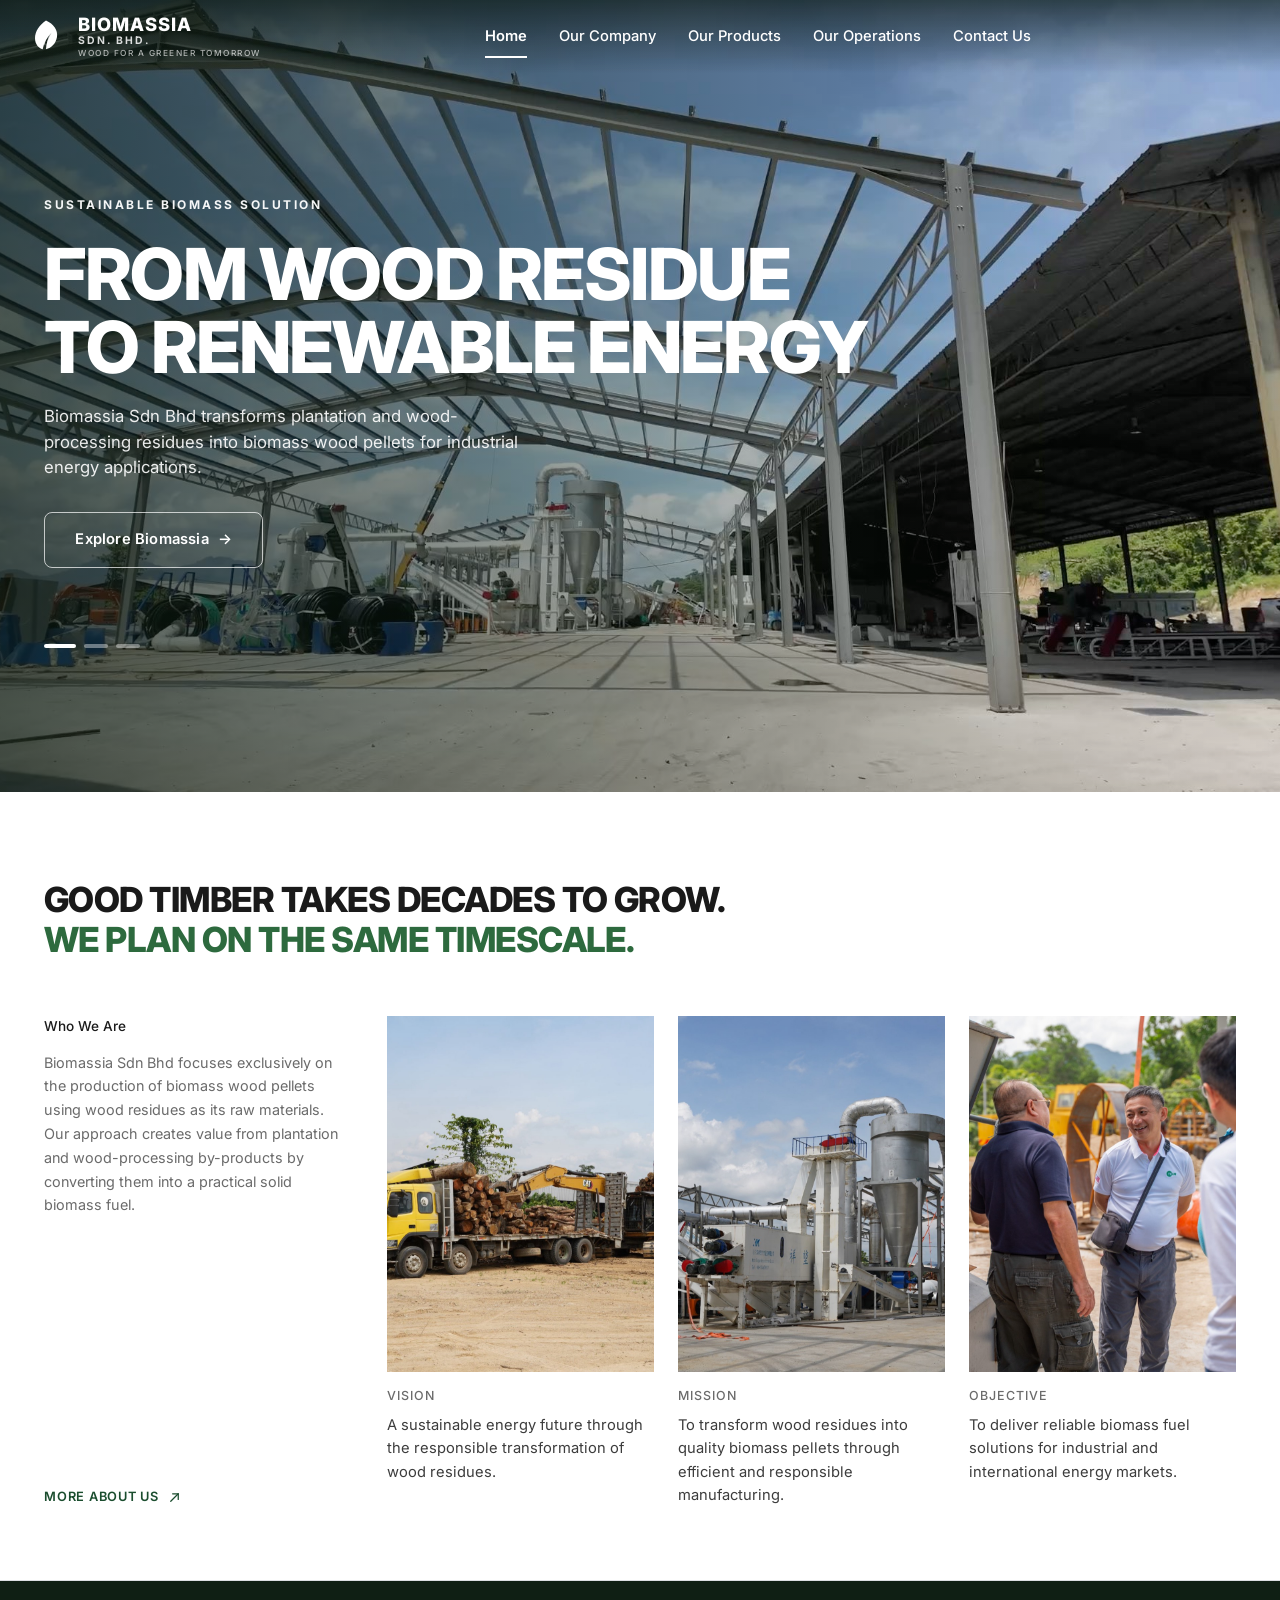
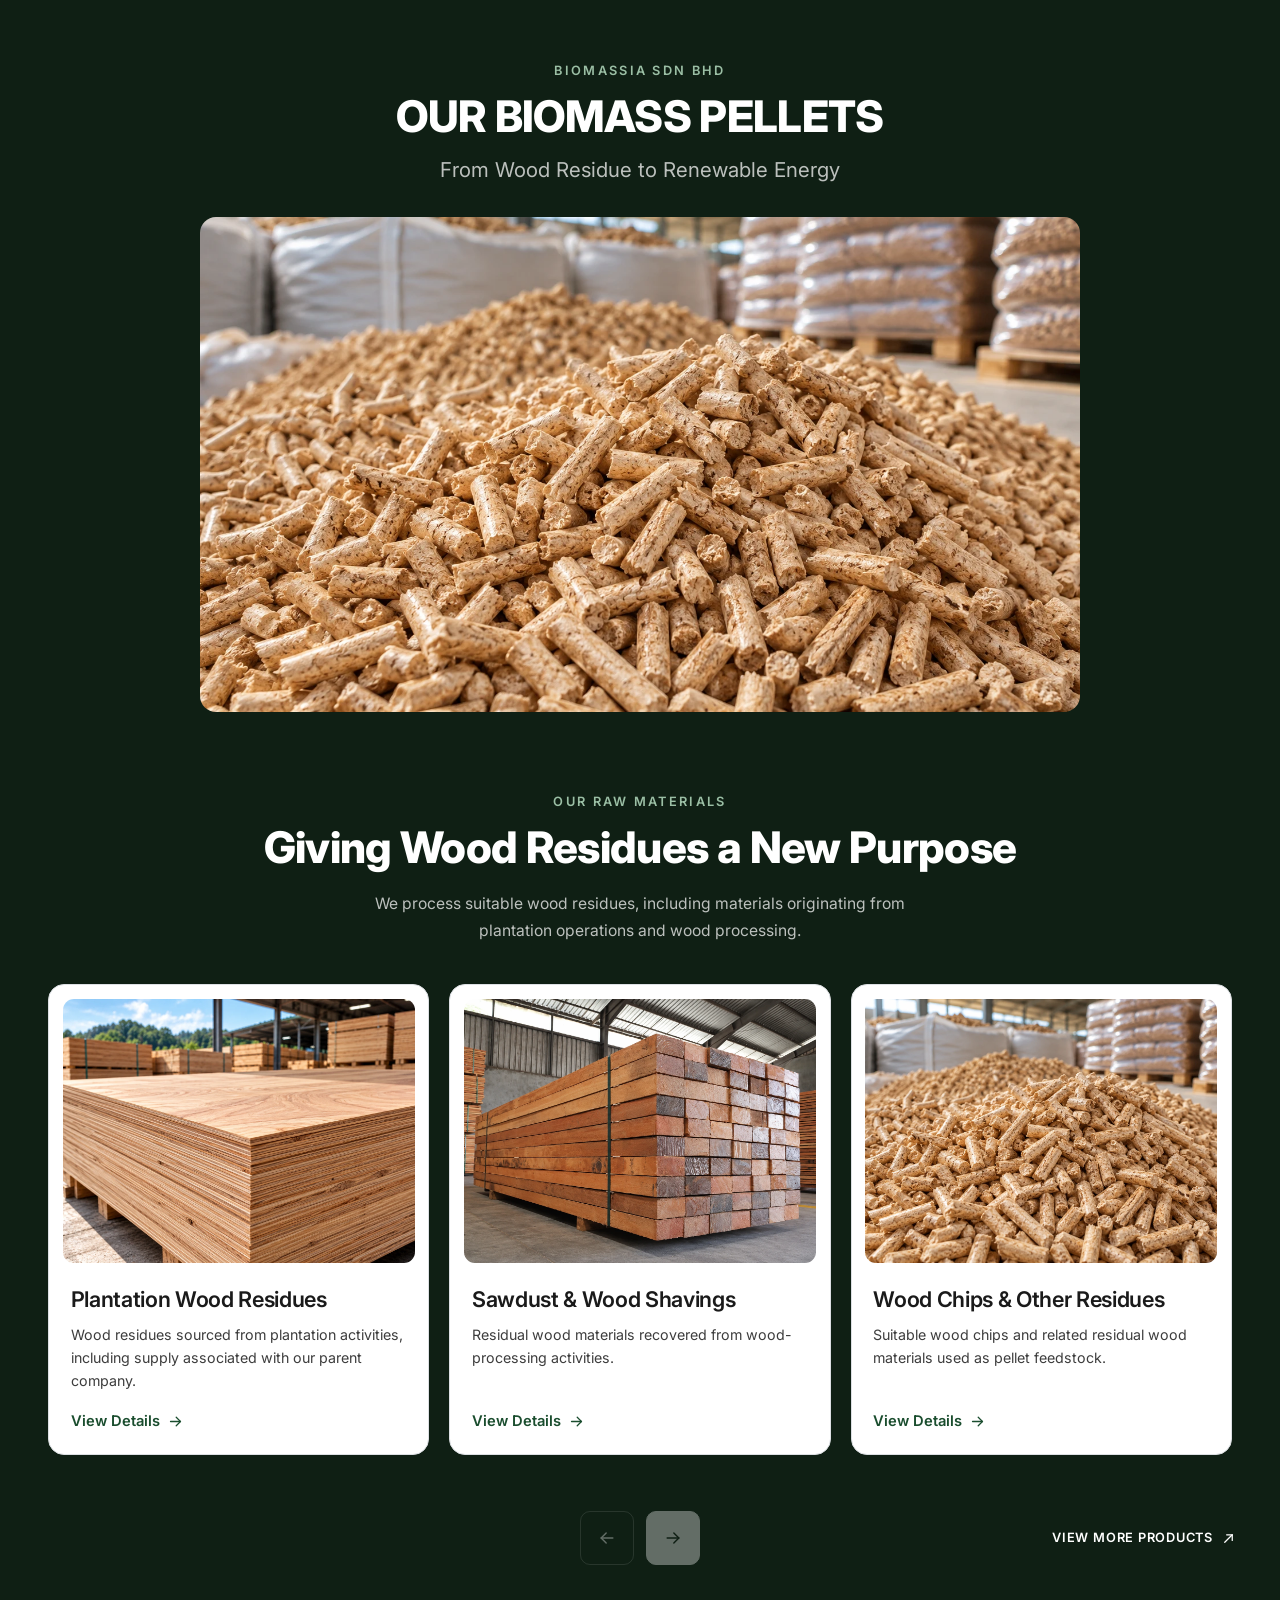
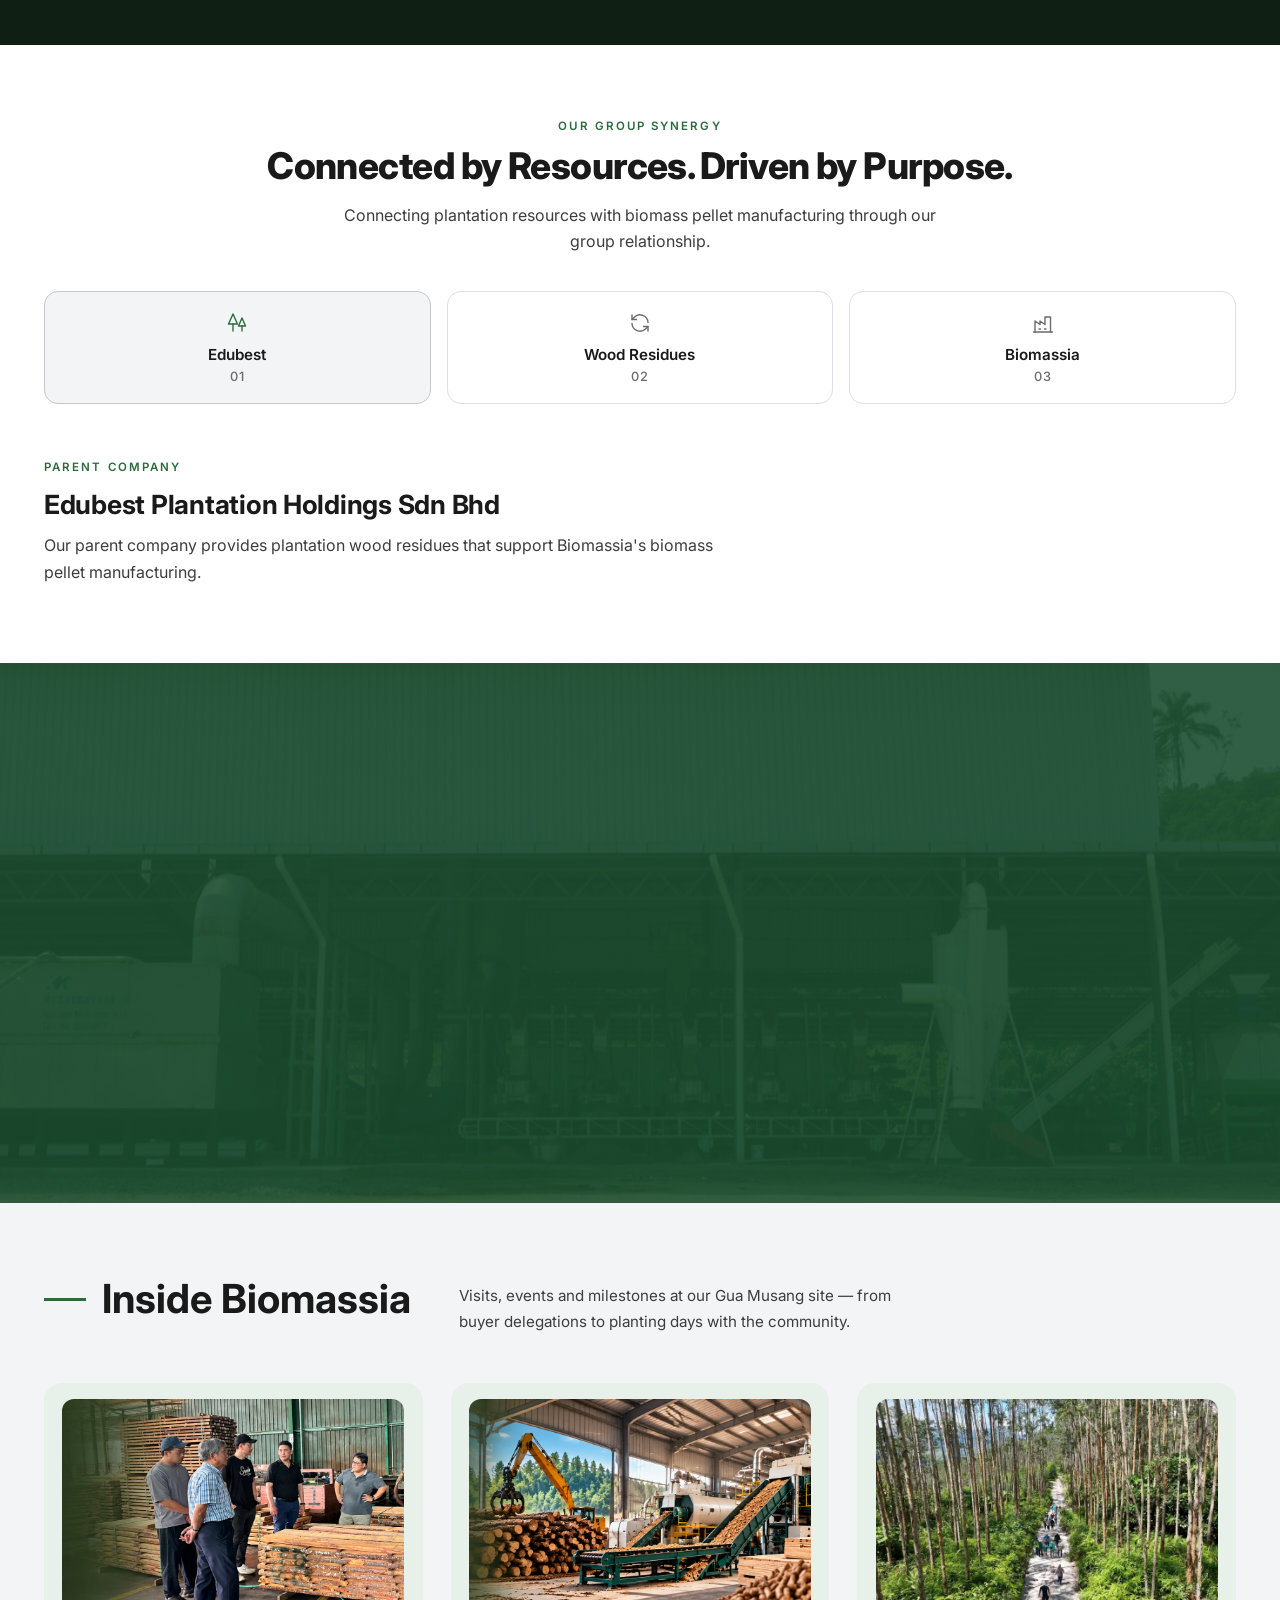
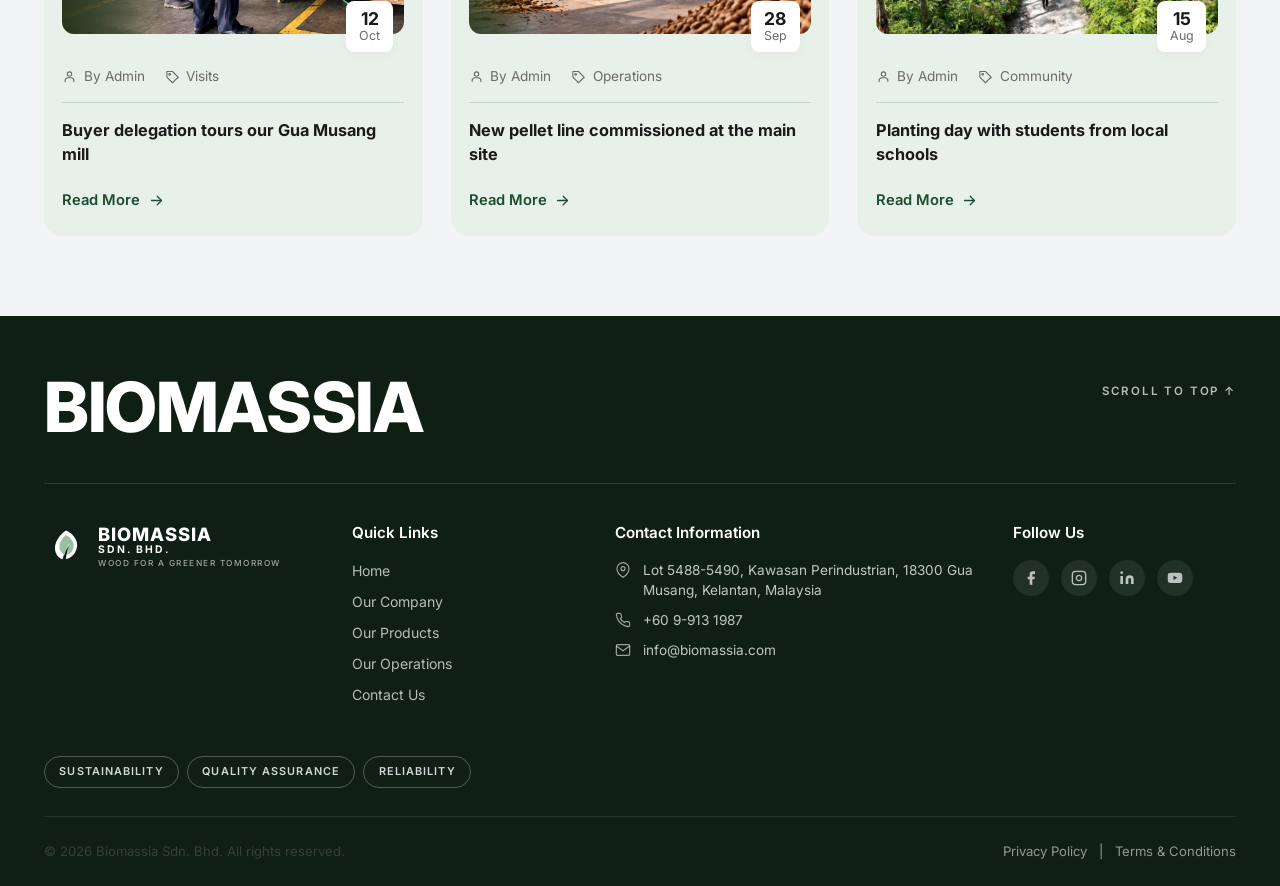
==== commit 7c51374a: "Rework About and Products copy; rename the navigation Rename the nav to Home / Our Company / Our Pro" ====
--- a/index.html
+++ b/index.html
@@ -32,9 +32,9 @@
 
             <nav class="nav-menu" id="navMenu" aria-label="Primary">
                 <a href="index.html" class="nav-link active">Home</a>
-                <a href="about.html" class="nav-link">About Us</a>
-                <a href="products.html" class="nav-link">Products</a>
-                <a href="gallery.html" class="nav-link">Gallery</a>
+                <a href="about.html" class="nav-link">Our Company</a>
+                <a href="products.html" class="nav-link">Our Products</a>
+                <a href="gallery.html" class="nav-link">Our Operations</a>
                 <a href="contact.html" class="nav-link">Contact Us</a>
             </nav>
 
@@ -470,9 +470,9 @@
                     <h4>Quick Links</h4>
                     <ul>
                         <li><a href="index.html">Home</a></li>
-                        <li><a href="about.html">About Us</a></li>
-                        <li><a href="products.html">Products</a></li>
-                        <li><a href="gallery.html">Gallery</a></li>
+                        <li><a href="about.html">Our Company</a></li>
+                        <li><a href="products.html">Our Products</a></li>
+                        <li><a href="gallery.html">Our Operations</a></li>
                         <li><a href="contact.html">Contact Us</a></li>
                     </ul>
                 </div>
--- a/css/styles.css
+++ b/css/styles.css
@@ -430,6 +430,11 @@
     background: var(--text-dark);
     transition: all var(--t);
 }
+/* The script has always added .active here; nothing ever styled it. Bars are
+   2px with a 5px gap, so the outer two travel 7px to meet in the middle. */
+.nav-toggle.active span:nth-child(1) { transform: translateY(7px) rotate(45deg); }
+.nav-toggle.active span:nth-child(2) { opacity: 0; }
+.nav-toggle.active span:nth-child(3) { transform: translateY(-7px) rotate(-45deg); }
 
 /* ================================================================
    OVERLAY NAV (home only)
@@ -1547,12 +1552,31 @@
     margin: 4.5rem 0 0;
 }
 .story-photo {
+    /* z-index roots the stacking context so the frames stay inside the photo
+       and cannot paint over the caption that follows it. */
+    position: relative;
+    z-index: 0;
     display: block;
     aspect-ratio: 1.1 / 1;
+    overflow: hidden;
+    /* Also the fallback when the script never runs. */
     background-image: url('../images/ManuHero.webp');
     background-size: cover;
     background-position: center;
 }
+.story-frame {
+    position: absolute;
+    inset: 0;
+    background-size: cover;
+    background-position: center;
+    opacity: 0;
+    transition: opacity 1.1s ease;
+}
+.story-frame.is-on { opacity: 1; }
+/* The incoming frame paints over the outgoing one, which only drops out once
+   the fade has finished. Cross-fading both at once would dip them through
+   half opacity together and wash the figure out mid-swap. */
+.story-frame.is-top { z-index: 1; }
 .story-figure figcaption {
     position: absolute;
     right: 0.85rem;
@@ -1702,6 +1726,21 @@
     align-items: center;
 }
 .strengths-intro .kicker { margin-bottom: 0.75rem; }
+/* The logo is dark green and gold on transparency, which measures 1.4:1 against
+   this band — invisible. It gets its own light panel so it reads in its own
+   brand colours rather than being recoloured. */
+.parent-logo {
+    display: inline-block;
+    margin-bottom: 1.4rem;
+    padding: 0.85rem 1.2rem;
+    border-radius: 12px;
+    background: #fff;
+}
+.parent-logo img {
+    display: block;
+    width: 240px;
+    height: auto;
+}
 /* The rule trailing the heading, as in the reference */
 .strengths-title {
     display: flex;
@@ -2816,29 +2855,46 @@
     .findus-media { aspect-ratio: 16 / 9; }
 
     .nav-menu {
-        position: fixed;
-        top: 72px;
+        /* Anchored to the bar instead of a hard-coded 72px: the header is 69px
+           on a phone and 74px on desktop, and the old offset left a 3px strip
+           of the page showing through the seam. */
+        position: absolute;
+        top: 100%;
         left: 0;
         right: 0;
-        background: #fff;
+        background: var(--ink);
         flex-direction: column;
         gap: 0;
-        padding: 1rem 1.5rem;
-        box-shadow: var(--shadow-md);
-        border-top: 1px solid var(--border);
-        transform: translateY(-150%);
-        transition: transform var(--t);
+        padding: 0.4rem 1.5rem;
+        box-shadow: 0 18px 40px rgba(0, 0, 0, 0.35);
+        border-top: 1px solid rgba(255, 255, 255, 0.12);
+        /* Fades in place rather than sliding down from above: the panel sits
+           inside the header, so a dark sheet travelling across a white bar
+           reads as a flash where the old white one did not. */
+        opacity: 0;
+        visibility: hidden;
+        transform: translateY(-6px);
+        transition: opacity var(--t), transform var(--t), visibility 0s linear 0.3s;
     }
-    .nav-menu.active { transform: translateY(0); }
-
-    /* The dropdown has its own white panel, so the overlay nav's white
-       link colour would render the items invisible against it. */
-    .site-header:not(.scrolled) .nav-menu .nav-link { color: var(--text-dark); }
-    .site-header:not(.scrolled) .nav-menu .nav-link:hover { color: var(--green-mid); }
-    .site-header:not(.scrolled) .nav-menu .nav-link.active { color: var(--green-mid); }
-
-    .nav-link { padding: 0.85rem 0; border-bottom: 1px solid var(--border); }
-    .nav-link:last-child { border-bottom: none; }
+    .nav-menu.active {
+        opacity: 1;
+        visibility: visible;
+        transform: translateY(0);
+        transition: opacity var(--t), transform var(--t), visibility 0s;
+    }
+
+    /* Two classes deep so these hold in both header states: the overlay nav
+       paints links white at the top of the page and --text-dark once scrolled,
+       and on this panel the second would be invisible. */
+    .nav-menu .nav-link {
+        padding: 1rem 0;
+        color: rgba(255, 255, 255, 0.86);
+        border-bottom: 1px solid rgba(255, 255, 255, 0.1);
+    }
+    .nav-menu .nav-link:hover { color: #fff; }
+    .nav-menu .nav-link:last-child { border-bottom: none; }
+    /* --green-mid is only 2.6:1 on --ink; the footer mark's lighter green is 8.6:1. */
+    .nav-menu .nav-link.active { color: #9bbfa5; }
     .nav-link.active::after { display: none; }
     .nav-toggle { display: flex; }
     .nav-actions .btn { display: none; }
